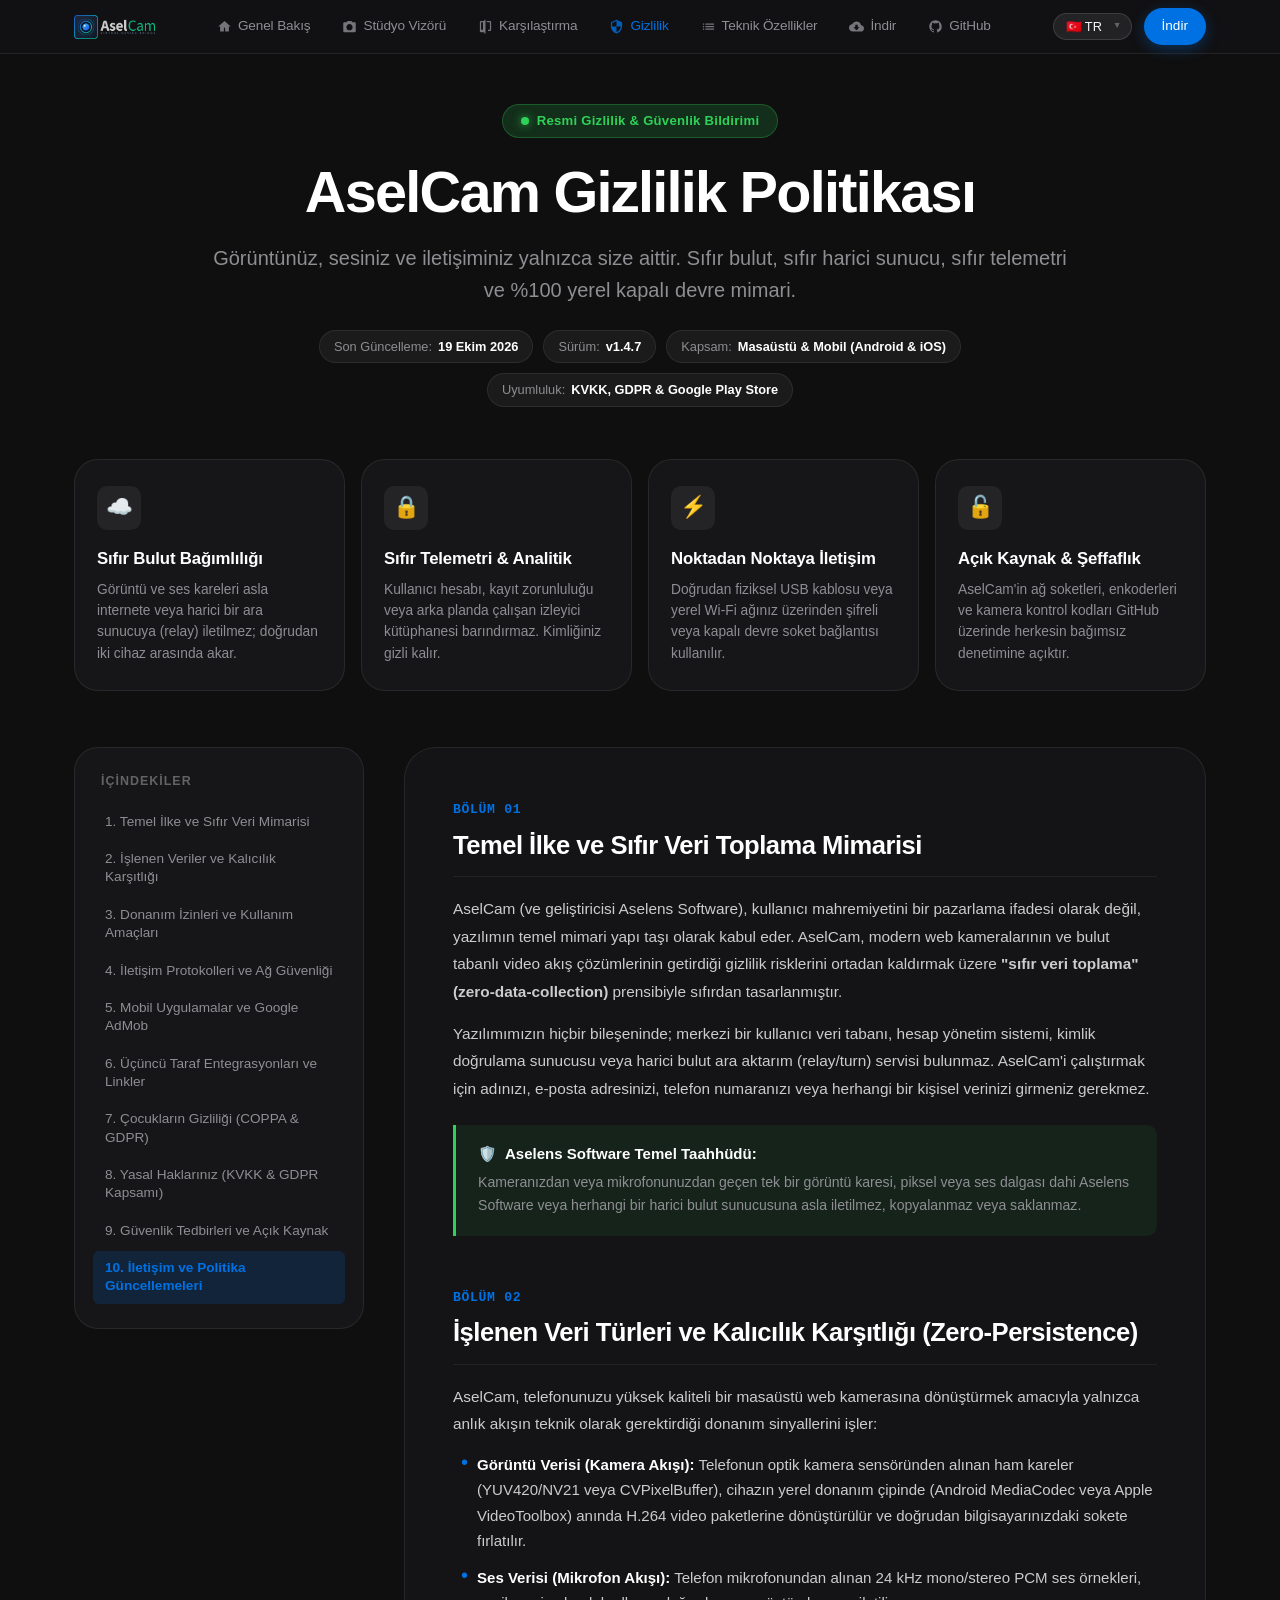
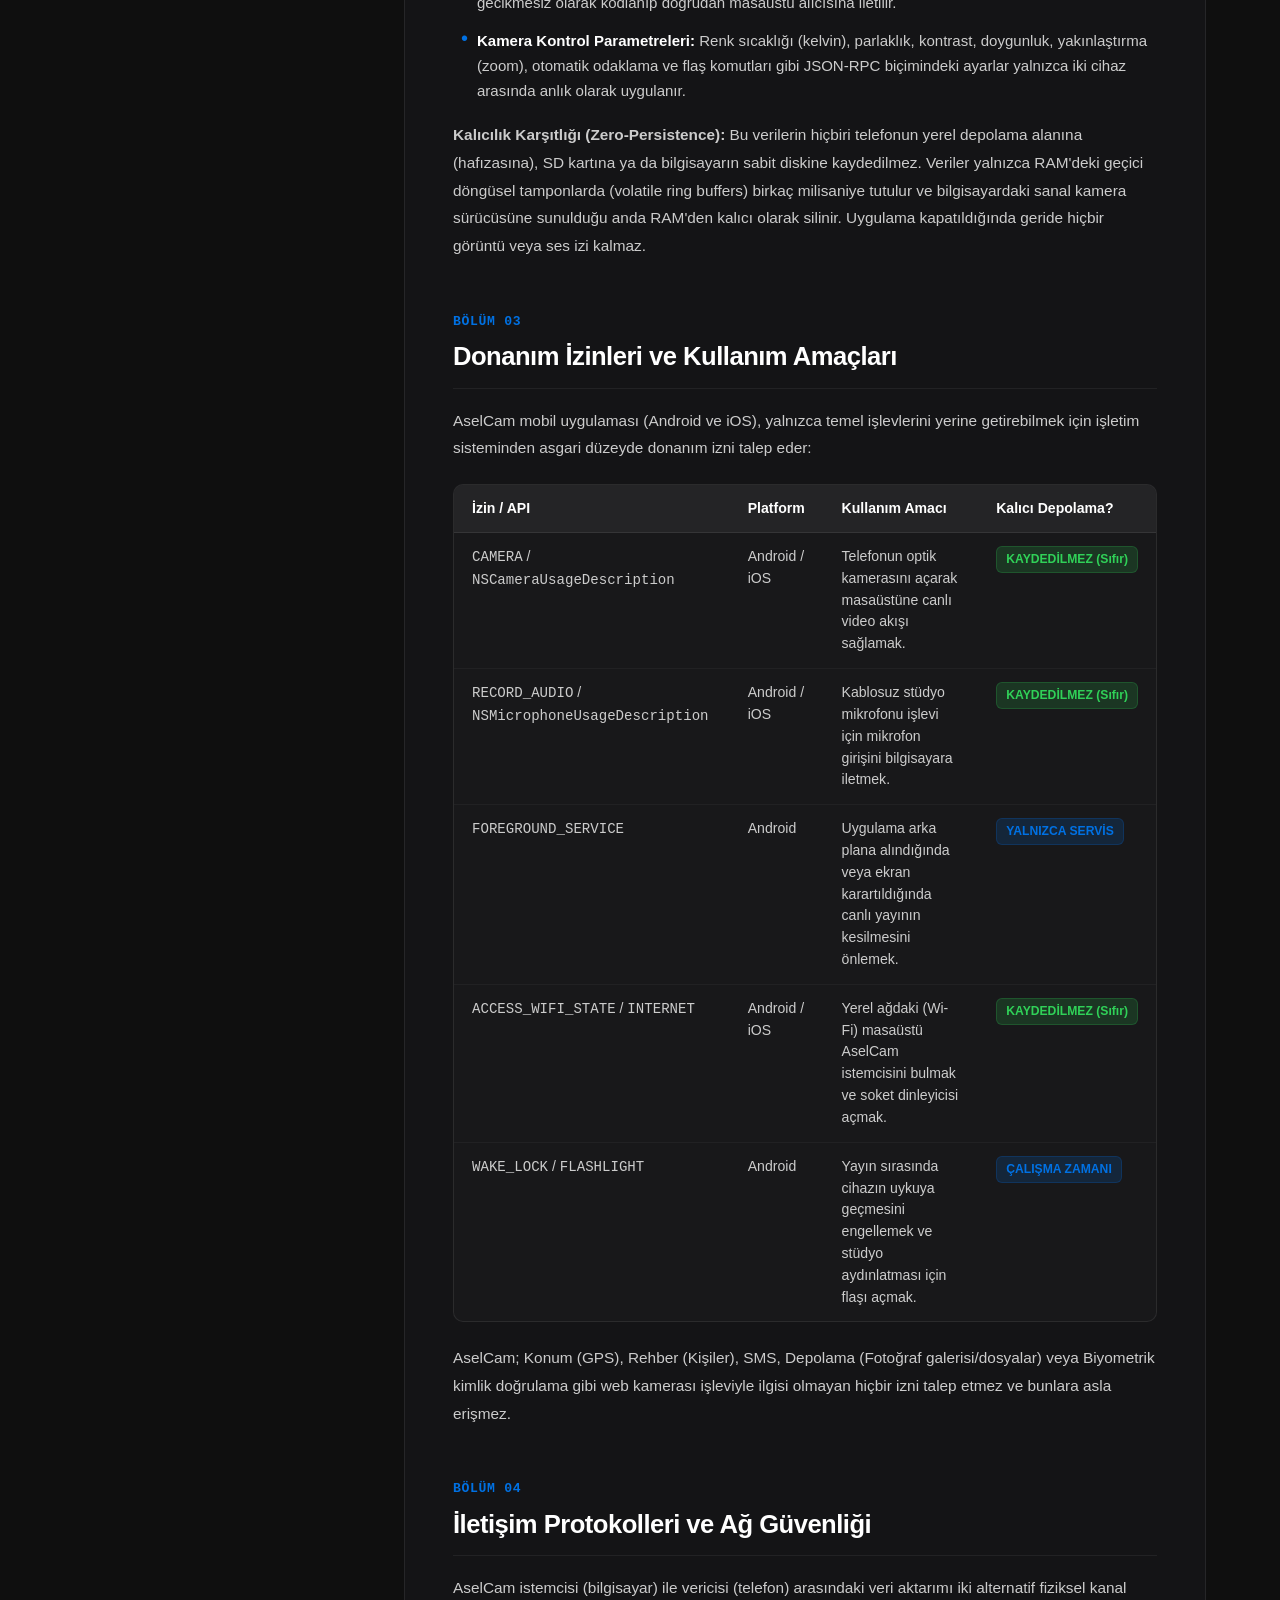
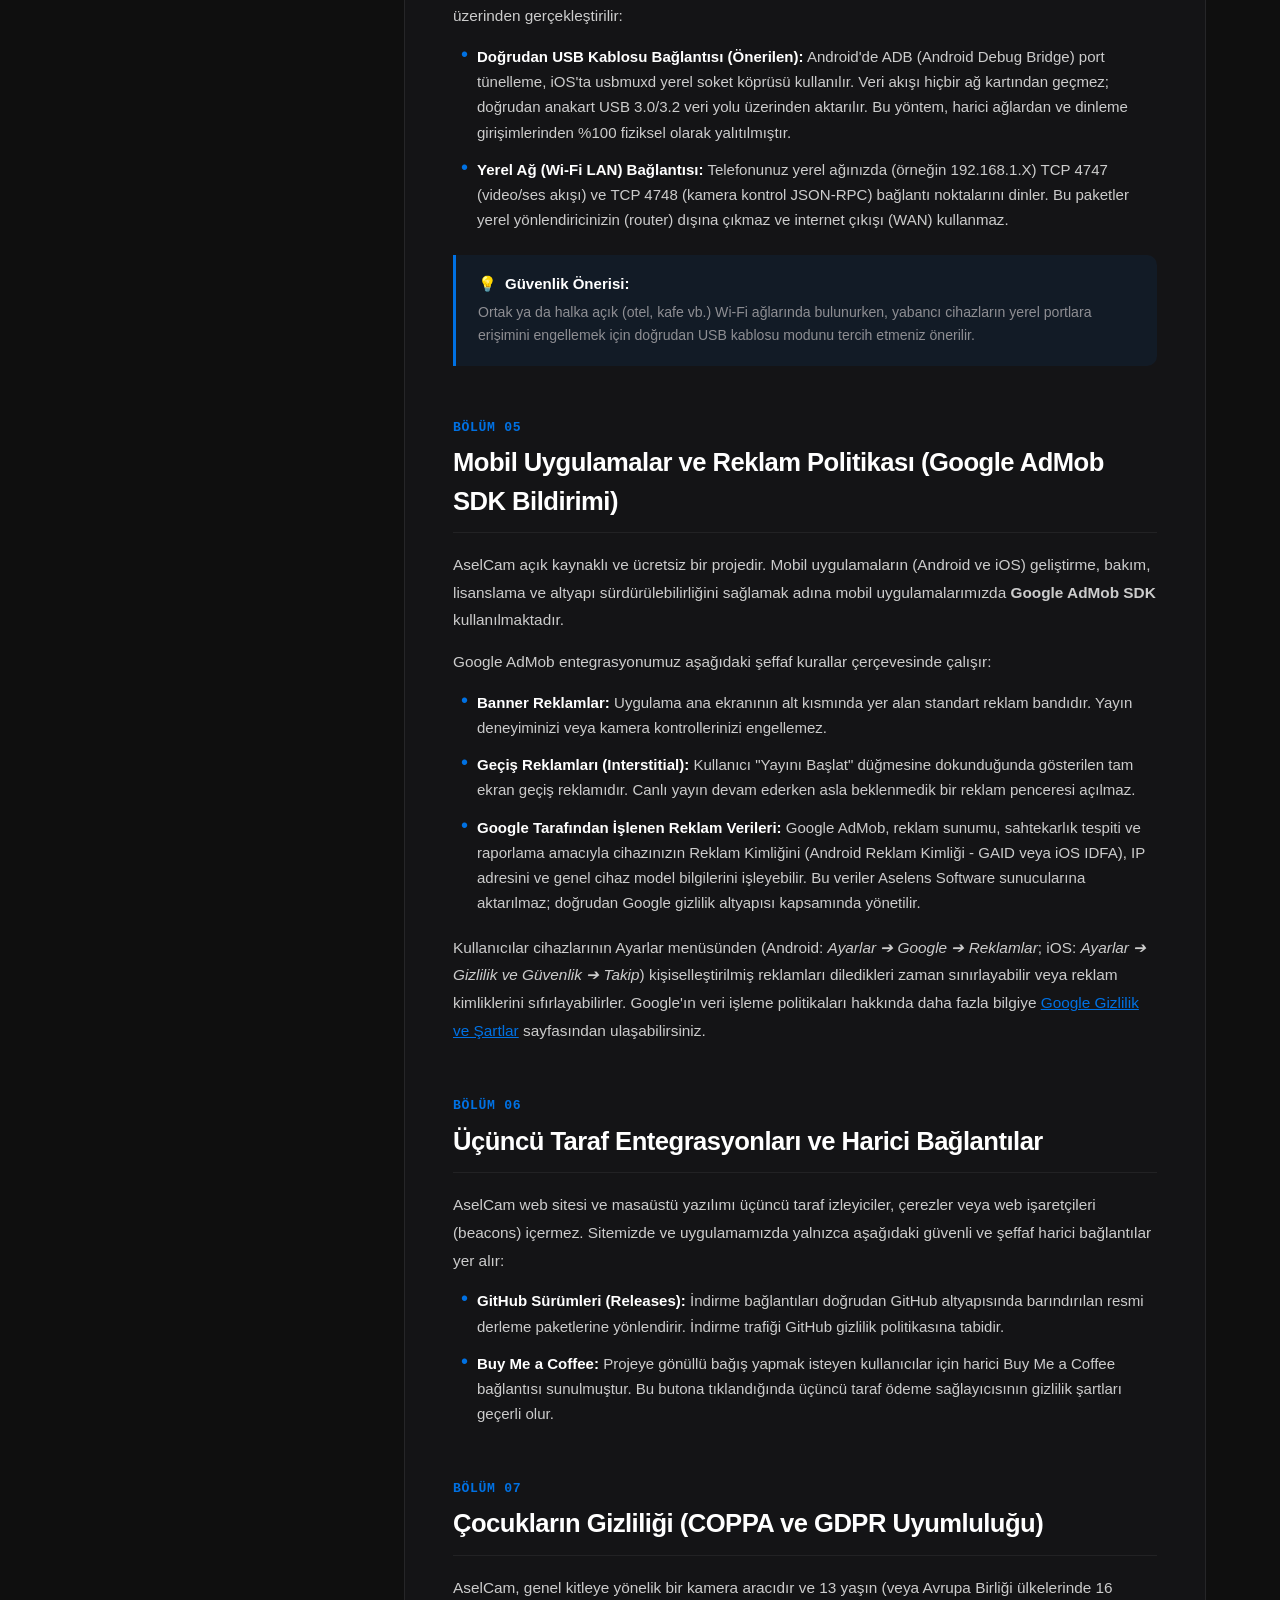
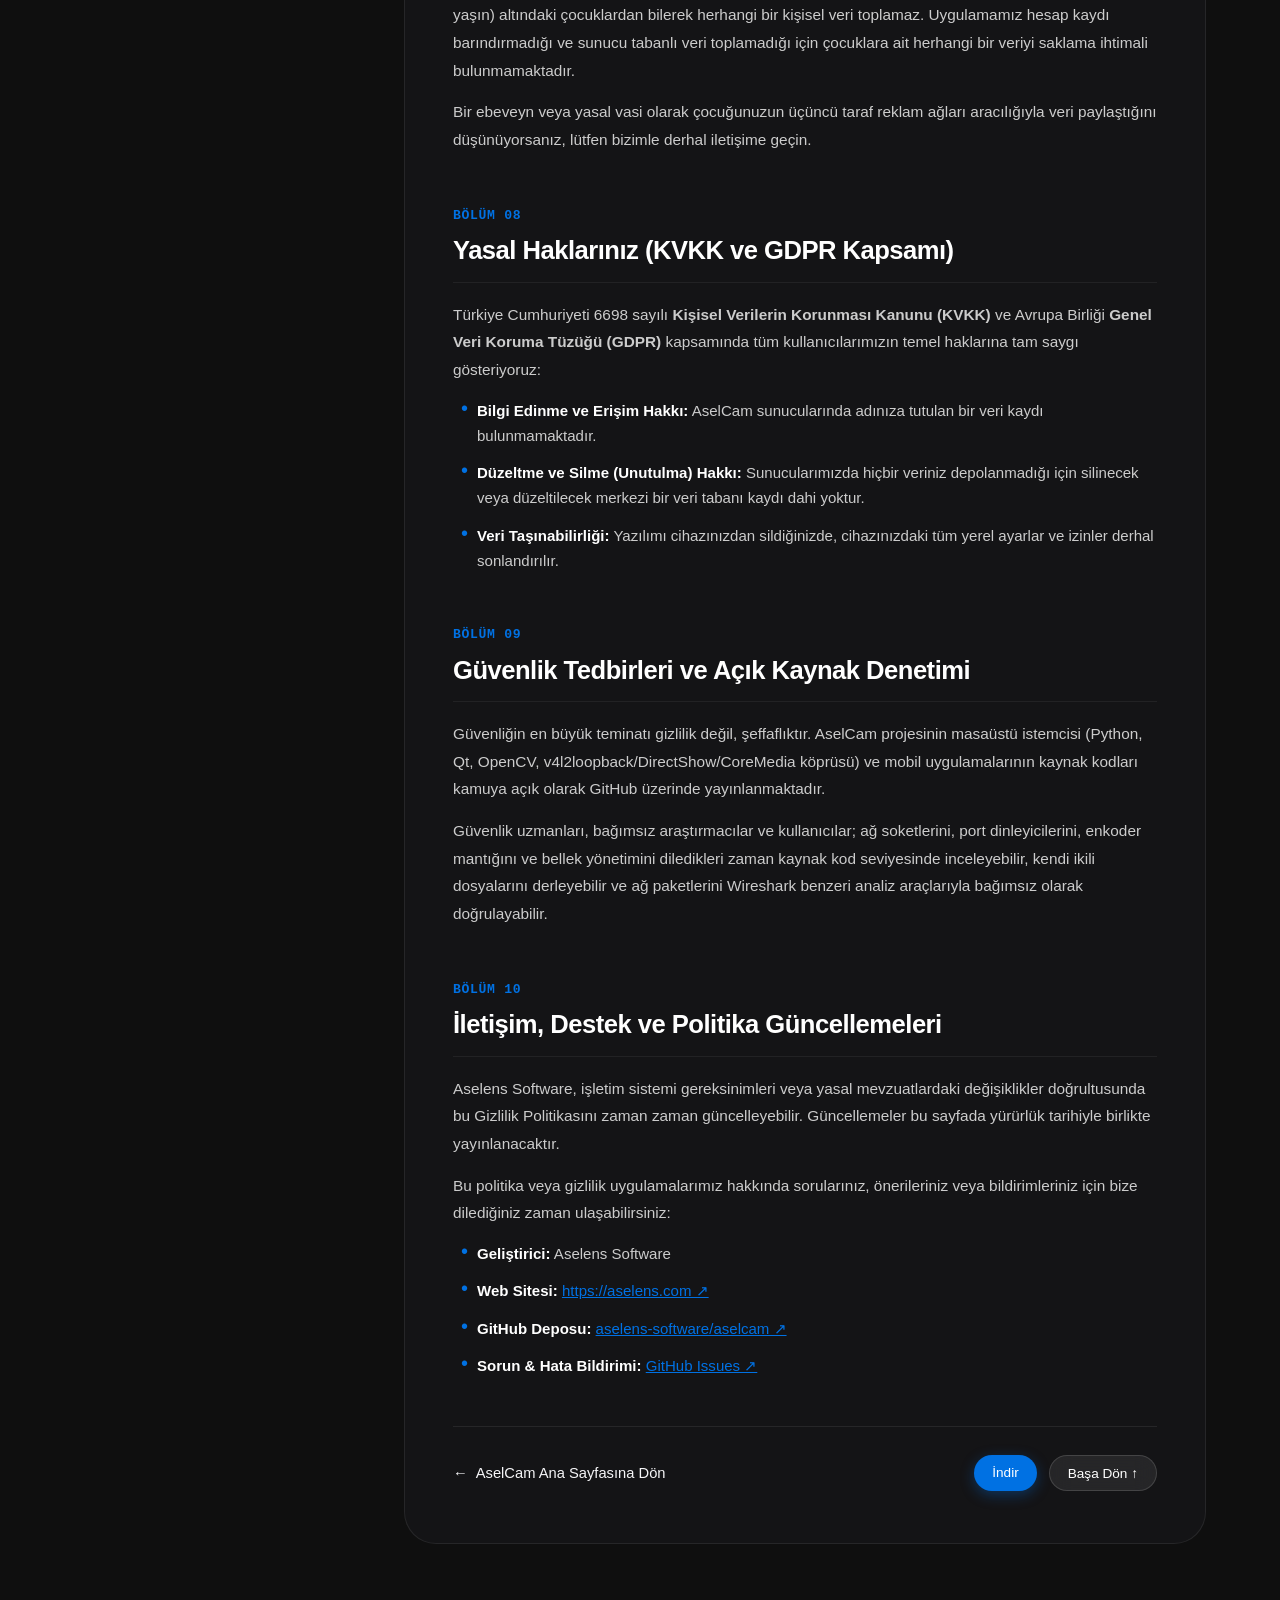
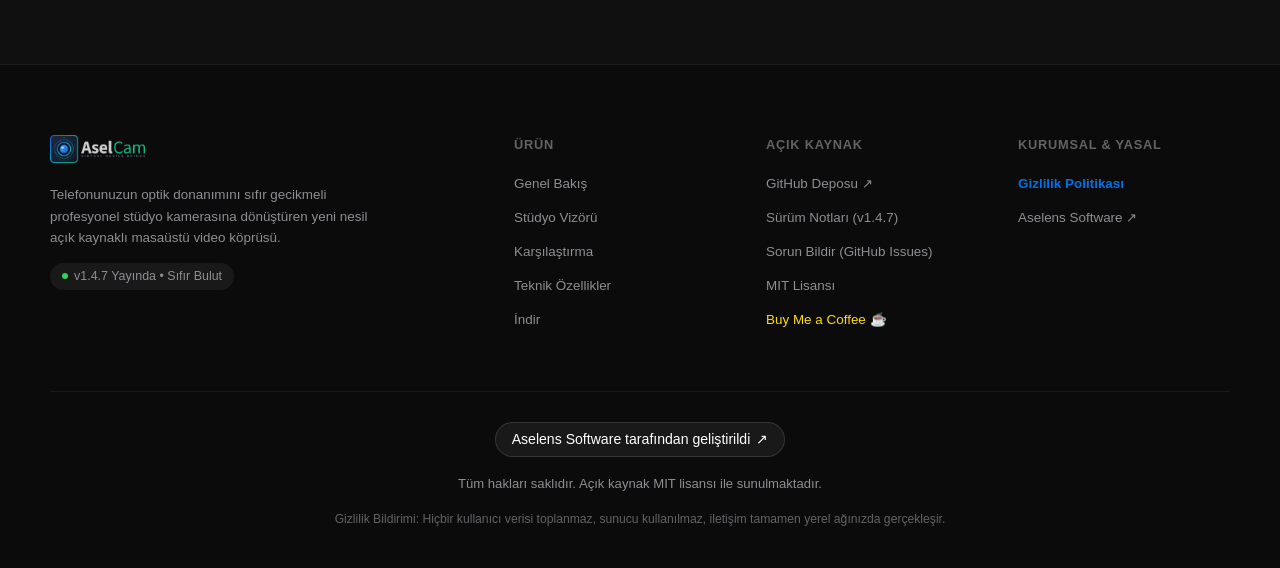
==== site/privacy/index.html @ 2668413e "fix(site): enable clean /privacy routing, add dedicated privacy.css and self-contained critical styl" ====
<!DOCTYPE html>
<html lang="tr" dir="ltr">
<head>
  <meta charset="UTF-8">
  <meta name="viewport" content="width=device-width, initial-scale=1.0, viewport-fit=cover">
  <title data-i18n="privacy_page_meta_title">Gizlilik Politikası • AselCam</title>
  <meta name="description" content="AselCam Gizlilik Politikası: Sıfır bulut, sıfır sunucu, %100 yerel kapalı devre video ve ses aktarımı. Verileriniz, görüntünüz ve iletişiminiz yalnızca size aittir.">
  <link rel="icon" type="image/png" href="/assets/aselcam_icon_512.png">
  <link rel="apple-touch-icon" href="/assets/aselcam_icon_512.png">

  <!-- External Stylesheets with Cache Busting -->
  <link rel="stylesheet" href="/css/style.css?v=1.4.7.2">
  <link rel="stylesheet" href="/css/privacy.css?v=1.4.7.2">
  <!-- Fallback Relative Paths for Local Development -->
  <link rel="stylesheet" href="../css/style.css?v=1.4.7.2">
  <link rel="stylesheet" href="../css/privacy.css?v=1.4.7.2">

  <!-- Guaranteed Inline Critical Styles (Immune to CDN/Cloudflare Caching Issues) -->
  <style>
    :root {
      --bg-base: #0F0F0F;
      --bg-canvas: #161616;
      --bg-card: #1D1D20;
      --text-primary: #F5F5F7;
      --text-secondary: #8E8E93;
      --text-tertiary: #636366;
      --apple-blue: #0071E3;
      --apple-blue-tint: rgba(0, 113, 227, 0.16);
      --apple-emerald: #30D158;
      --apple-emerald-tint: rgba(48, 209, 88, 0.16);
      --glass-nav: rgba(18, 18, 20, 0.85);
      --max-width: 1180px;
      --header-height: 54px;
      --radius-xs: 6px;
      --radius-sm: 10px;
      --radius-lg: 24px;
      --radius-xl: 32px;
      --radius-full: 9999px;
    }

    *, *::before, *::after {
      box-sizing: border-box;
      margin: 0;
      padding: 0;
    }

    html {
      font-family: -apple-system, BlinkMacSystemFont, "SF Pro Display", "SF Pro Text", "Helvetica Neue", Arial, sans-serif;
      background-color: var(--bg-base);
      color: var(--text-primary);
      scroll-behavior: smooth;
      -webkit-font-smoothing: antialiased;
    }

    body {
      min-height: 100vh;
      background-color: var(--bg-base);
      color: var(--text-primary);
      overflow-x: hidden;
      line-height: 1.5;
    }

    /* Navigation Header */
    .nav-header {
      position: fixed;
      top: 0;
      left: 0;
      right: 0;
      height: var(--header-height);
      background: var(--glass-nav);
      -webkit-backdrop-filter: blur(24px);
      backdrop-filter: blur(24px);
      border-bottom: 1px solid rgba(255, 255, 255, 0.08);
      z-index: 1000;
    }

    .nav-container {
      max-width: var(--max-width);
      height: 100%;
      margin: 0 auto;
      padding: 0 24px;
      display: flex;
      align-items: center;
      justify-content: space-between;
    }

    .nav-brand {
      display: flex;
      align-items: center;
      text-decoration: none;
      color: #FFFFFF;
      font-weight: 700;
      font-size: 1.15rem;
    }

    .nav-logo {
      height: 24px;
      width: auto;
      display: block;
    }

    .nav-desktop-links {
      display: flex;
      align-items: center;
    }

    .nav-links {
      display: flex;
      align-items: center;
      gap: 8px;
      list-style: none;
    }

    .nav-link {
      display: inline-flex;
      align-items: center;
      gap: 6px;
      padding: 6px 12px;
      border-radius: var(--radius-xs);
      color: var(--text-secondary);
      text-decoration: none;
      font-size: 0.85rem;
      font-weight: 400;
      transition: color 0.2s ease;
    }

    .nav-link:hover, .nav-link.active {
      color: #FFFFFF;
    }

    .nav-link.active {
      color: var(--apple-blue) !important;
      font-weight: 500;
    }

    .nav-link svg {
      width: 15px;
      height: 15px;
      fill: currentColor;
    }

    .nav-actions {
      display: flex;
      align-items: center;
      gap: 12px;
    }

    .lang-selector-wrapper {
      position: relative;
    }

    .lang-select {
      appearance: none;
      background: rgba(255, 255, 255, 0.08);
      border: 1px solid rgba(255, 255, 255, 0.12);
      border-radius: var(--radius-full);
      padding: 5px 26px 5px 12px;
      color: var(--text-primary);
      font-size: 0.8rem;
      cursor: pointer;
      outline: none;
    }

    .lang-chevron {
      position: absolute;
      right: 10px;
      top: 50%;
      transform: translateY(-50%);
      font-size: 0.55rem;
      color: var(--text-tertiary);
      pointer-events: none;
    }

    .btn {
      display: inline-flex;
      align-items: center;
      justify-content: center;
      padding: 8px 18px;
      border-radius: var(--radius-full);
      font-size: 0.85rem;
      font-weight: 500;
      text-decoration: none;
      cursor: pointer;
      border: none;
      transition: all 0.2s ease;
    }

    .btn-primary {
      background: var(--apple-blue);
      color: #FFFFFF;
    }

    .btn-primary:hover {
      background: #0077ED;
    }

    .btn-secondary {
      background: rgba(255, 255, 255, 0.08);
      color: #FFFFFF;
      border: 1px solid rgba(255, 255, 255, 0.14);
    }

    .btn-secondary:hover {
      background: rgba(255, 255, 255, 0.16);
    }

    .btn-mobile-menu {
      display: none;
      background: transparent;
      border: none;
      cursor: pointer;
      width: 32px;
      height: 32px;
      flex-direction: column;
      justify-content: center;
      gap: 6px;
    }

    .hamburger-bar {
      height: 2px;
      width: 20px;
      background: #FFFFFF;
      border-radius: 2px;
      transition: all 0.25s ease;
    }

    /* Privacy Page Main Wrapper */
    .privacy-page-wrapper {
      padding-top: calc(var(--header-height) + 50px);
      padding-bottom: 120px;
      max-width: var(--max-width);
      margin: 0 auto;
      padding-left: 24px;
      padding-right: 24px;
    }

    .privacy-page-header {
      text-align: center;
      max-width: 860px;
      margin: 0 auto 52px auto;
    }

    .privacy-page-badge {
      display: inline-flex;
      align-items: center;
      gap: 8px;
      padding: 6px 18px;
      background: var(--apple-emerald-tint);
      color: var(--apple-emerald);
      border: 1px solid rgba(48, 209, 88, 0.28);
      border-radius: var(--radius-full);
      font-size: 0.82rem;
      font-weight: 600;
      letter-spacing: 0.02em;
      margin-bottom: 22px;
    }

    .privacy-pulse-dot {
      width: 8px;
      height: 8px;
      border-radius: 50%;
      background: var(--apple-emerald);
      box-shadow: 0 0 10px rgba(48, 209, 88, 0.8);
      animation: pulseGreen 2s infinite ease-in-out;
    }

    @keyframes pulseGreen {
      0%, 100% { transform: scale(1); opacity: 1; }
      50% { transform: scale(1.3); opacity: 0.6; }
    }

    .privacy-page-title {
      font-size: clamp(2.4rem, 4.5vw, 3.8rem);
      font-weight: 800;
      letter-spacing: -0.03em;
      line-height: 1.12;
      color: #FFFFFF;
      margin-bottom: 18px;
    }

    .privacy-page-subtitle {
      font-size: clamp(1.05rem, 1.8vw, 1.25rem);
      color: var(--text-secondary);
      line-height: 1.6;
      margin-bottom: 24px;
    }

    .privacy-meta-chips {
      display: flex;
      flex-wrap: wrap;
      justify-content: center;
      gap: 10px;
      margin-top: 14px;
    }

    .privacy-chip {
      display: inline-flex;
      align-items: center;
      gap: 6px;
      padding: 6px 14px;
      background: rgba(255, 255, 255, 0.05);
      border: 1px solid rgba(255, 255, 255, 0.08);
      border-radius: var(--radius-full);
      font-size: 0.8rem;
      color: var(--text-secondary);
    }

    .privacy-chip strong {
      color: #FFFFFF;
      font-weight: 600;
    }

    /* 4-Pillar Summary Cards */
    .privacy-pillars-grid {
      display: grid;
      grid-template-columns: repeat(4, 1fr);
      gap: 16px;
      margin-bottom: 56px;
    }

    .privacy-pillar-card {
      background: #161618;
      border: 1px solid rgba(255, 255, 255, 0.08);
      border-radius: var(--radius-lg);
      padding: 26px 22px;
      transition: transform 0.25s ease, border-color 0.25s ease;
    }

    .privacy-pillar-card:hover {
      transform: translateY(-2px);
      border-color: rgba(255, 255, 255, 0.2);
    }

    .pillar-icon-box {
      width: 44px;
      height: 44px;
      border-radius: var(--radius-sm);
      background: rgba(255, 255, 255, 0.06);
      display: flex;
      align-items: center;
      justify-content: center;
      font-size: 1.35rem;
      margin-bottom: 16px;
    }

    .pillar-title {
      font-size: 1.05rem;
      font-weight: 700;
      color: #FFFFFF;
      margin-bottom: 8px;
      letter-spacing: -0.01em;
    }

    .pillar-desc {
      font-size: 0.86rem;
      color: var(--text-secondary);
      line-height: 1.55;
    }

    /* Document Layout: Sidebar TOC + Main Content */
    .privacy-doc-layout {
      display: grid;
      grid-template-columns: 290px 1fr;
      gap: 40px;
      align-items: start;
    }

    .privacy-toc-sidebar {
      position: sticky;
      top: calc(var(--header-height) + 24px);
      background: #161618;
      border: 1px solid rgba(255, 255, 255, 0.08);
      border-radius: var(--radius-lg);
      padding: 24px 18px;
      max-height: calc(100vh - var(--header-height) - 48px);
      overflow-y: auto;
    }

    .toc-title {
      font-size: 0.78rem;
      font-weight: 700;
      text-transform: uppercase;
      letter-spacing: 0.08em;
      color: var(--text-tertiary);
      margin-bottom: 14px;
      padding-left: 8px;
    }

    .toc-links {
      list-style: none;
      display: flex;
      flex-direction: column;
      gap: 3px;
      padding: 0;
      margin: 0;
    }

    .toc-link {
      display: block;
      padding: 8px 12px;
      border-radius: var(--radius-xs);
      color: var(--text-secondary);
      text-decoration: none;
      font-size: 0.85rem;
      font-weight: 500;
      transition: all 0.2s ease;
      line-height: 1.35;
    }

    .toc-link:hover {
      color: #FFFFFF !important;
      background: rgba(255, 255, 255, 0.06);
    }

    .toc-link.active {
      color: var(--apple-blue) !important;
      background: var(--apple-blue-tint);
      font-weight: 600;
    }

    /* Privacy Body Sections */
    .privacy-doc-content {
      background: #141416;
      border: 1px solid rgba(255, 255, 255, 0.08);
      border-radius: var(--radius-xl);
      padding: 52px 48px;
    }

    .privacy-section-block {
      margin-bottom: 52px;
      scroll-margin-top: calc(var(--header-height) + 30px);
    }

    .privacy-section-block:last-child {
      margin-bottom: 0;
    }

    .privacy-section-num {
      font-family: ui-monospace, SFMono-Regular, "SF Mono", Menlo, Consolas, monospace;
      font-size: 0.82rem;
      color: var(--apple-blue);
      font-weight: 600;
      margin-bottom: 6px;
      text-transform: uppercase;
      letter-spacing: 0.05em;
    }

    .privacy-section-heading {
      font-size: 1.6rem;
      font-weight: 700;
      color: #FFFFFF;
      letter-spacing: -0.02em;
      margin-bottom: 18px;
      padding-bottom: 12px;
      border-bottom: 1px solid rgba(255, 255, 255, 0.06);
    }

    .privacy-text {
      font-size: 0.96rem;
      color: #CCCCCC;
      line-height: 1.8;
      margin-bottom: 14px;
    }

    .privacy-list {
      list-style: none;
      margin: 14px 0 18px 0;
      padding: 0;
      display: flex;
      flex-direction: column;
      gap: 12px;
    }

    .privacy-list-item {
      position: relative;
      padding-left: 24px;
      font-size: 0.94rem;
      color: #CCCCCC;
      line-height: 1.68;
    }

    .privacy-list-item::before {
      content: "•";
      position: absolute;
      left: 8px;
      color: var(--apple-blue);
      font-size: 1.25rem;
      line-height: 1;
    }

    .privacy-list-item strong {
      color: #FFFFFF;
    }

    /* Highlight / Alert Callouts */
    .privacy-callout {
      background: rgba(0, 113, 227, 0.08);
      border-left: 3px solid var(--apple-blue);
      border-radius: 0 var(--radius-sm) var(--radius-sm) 0;
      padding: 18px 22px;
      margin: 22px 0;
    }

    .privacy-callout.emerald {
      background: rgba(48, 209, 88, 0.08);
      border-left-color: var(--apple-emerald);
    }

    .privacy-callout-title {
      font-size: 0.94rem;
      font-weight: 700;
      color: #FFFFFF;
      margin-bottom: 6px;
      display: flex;
      align-items: center;
      gap: 8px;
    }

    .privacy-callout-text {
      font-size: 0.88rem;
      color: var(--text-secondary);
      line-height: 1.65;
    }

    /* Privacy Table (Permissions & Storage) */
    .privacy-table-wrapper {
      overflow-x: auto;
      margin: 22px 0;
      border: 1px solid rgba(255, 255, 255, 0.08);
      border-radius: var(--radius-sm);
      background: rgba(255, 255, 255, 0.02);
    }

    .privacy-table {
      width: 100%;
      border-collapse: collapse;
      font-size: 0.88rem;
      text-align: left;
    }

    .privacy-table th {
      background: rgba(255, 255, 255, 0.05);
      color: #FFFFFF;
      font-weight: 600;
      padding: 13px 18px;
      border-bottom: 1px solid rgba(255, 255, 255, 0.08);
      white-space: nowrap;
    }

    .privacy-table td {
      padding: 13px 18px;
      border-bottom: 1px solid rgba(255, 255, 255, 0.04);
      color: #CCCCCC;
      vertical-align: top;
      line-height: 1.55;
    }

    .privacy-table tr:last-child td {
      border-bottom: none;
    }

    .tag-badge {
      display: inline-block;
      padding: 3px 9px;
      border-radius: var(--radius-xs);
      font-size: 0.76rem;
      font-weight: 600;
      white-space: nowrap;
    }

    .tag-emerald {
      background: var(--apple-emerald-tint);
      color: var(--apple-emerald);
      border: 1px solid rgba(48, 209, 88, 0.2);
    }

    .tag-blue {
      background: var(--apple-blue-tint);
      color: var(--apple-blue);
      border: 1px solid rgba(0, 113, 227, 0.2);
    }

    /* Bottom Back / Action Row */
    .privacy-bottom-actions {
      display: flex;
      align-items: center;
      justify-content: space-between;
      margin-top: 48px;
      padding-top: 28px;
      border-top: 1px solid rgba(255, 255, 255, 0.08);
    }

    .btn-back-home {
      display: inline-flex;
      align-items: center;
      gap: 8px;
      color: var(--text-primary);
      text-decoration: none;
      font-size: 0.92rem;
      font-weight: 500;
      transition: color 0.2s ease;
    }

    .btn-back-home:hover {
      color: var(--apple-blue);
    }

    /* Footer */
    .site-footer {
      background: #0B0B0C;
      border-top: 1px solid rgba(255, 255, 255, 0.08);
      padding: 70px 24px 40px;
    }

    .footer-container {
      max-width: var(--max-width);
      margin: 0 auto;
    }

    .footer-columns-grid {
      display: grid;
      grid-template-columns: 2fr 1fr 1fr 1fr;
      gap: 40px;
      margin-bottom: 60px;
    }

    .footer-brand-desc {
      font-size: 0.84rem;
      color: var(--text-secondary);
      line-height: 1.6;
      margin-top: 14px;
      max-width: 320px;
    }

    .footer-column-title {
      font-size: 0.8rem;
      font-weight: 600;
      text-transform: uppercase;
      letter-spacing: 0.06em;
      color: var(--text-tertiary);
      margin-bottom: 16px;
    }

    .footer-links-list {
      list-style: none;
      display: flex;
      flex-direction: column;
      gap: 10px;
      padding: 0;
    }

    .footer-link-item a {
      color: var(--text-secondary);
      text-decoration: none;
      font-size: 0.84rem;
      transition: color 0.2s ease;
    }

    .footer-link-item a:hover {
      color: #FFFFFF;
    }

    .footer-bottom-row {
      display: flex;
      flex-direction: column;
      align-items: center;
      text-align: center;
      gap: 16px;
      padding-top: 30px;
      border-top: 1px solid rgba(255, 255, 255, 0.06);
    }

    .footer-developed-link {
      color: #FFFFFF;
      text-decoration: none;
      font-size: 0.88rem;
      font-weight: 500;
      display: inline-flex;
      align-items: center;
      gap: 6px;
      padding: 6px 16px;
      border-radius: var(--radius-full);
      background: rgba(255, 255, 255, 0.06);
      border: 1px solid rgba(255, 255, 255, 0.12);
    }

    .footer-meta {
      font-size: 0.82rem;
      color: var(--text-secondary);
    }

    .footer-privacy-note {
      font-size: 0.76rem;
      color: var(--text-tertiary);
      max-width: 760px;
      line-height: 1.5;
    }

    /* Mobile Drawer */
    .mobile-nav-drawer {
      position: fixed;
      inset: 0;
      top: var(--header-height);
      background: rgba(15, 15, 15, 0.96);
      -webkit-backdrop-filter: blur(28px);
      backdrop-filter: blur(28px);
      z-index: 999;
      display: none;
      padding: 30px 24px;
    }

    .mobile-nav-drawer.open {
      display: block;
    }

    .mobile-nav-links {
      list-style: none;
      display: flex;
      flex-direction: column;
      gap: 16px;
    }

    .mobile-nav-link {
      display: flex;
      align-items: center;
      gap: 12px;
      color: #FFFFFF;
      text-decoration: none;
      font-size: 1.15rem;
      font-weight: 500;
      padding: 10px 0;
      border-bottom: 1px solid rgba(255, 255, 255, 0.06);
    }

    .mobile-nav-link svg {
      width: 20px;
      height: 20px;
      fill: currentColor;
    }

    /* Responsive */
    @media (max-width: 980px) {
      .nav-desktop-links, .nav-desktop-btn {
        display: none;
      }
      .btn-mobile-menu {
        display: flex;
      }
      .privacy-pillars-grid {
        grid-template-columns: repeat(2, 1fr);
      }
      .privacy-doc-layout {
        grid-template-columns: 1fr;
        gap: 30px;
      }
      .privacy-toc-sidebar {
        position: static;
        max-height: none;
      }
      .privacy-doc-content {
        padding: 34px 24px;
      }
      .footer-columns-grid {
        grid-template-columns: 1fr;
        gap: 28px;
      }
    }

    @media (max-width: 640px) {
      .privacy-pillars-grid {
        grid-template-columns: 1fr;
      }
      .privacy-page-wrapper {
        padding-top: calc(var(--header-height) + 28px);
        padding-left: 16px;
        padding-right: 16px;
        padding-bottom: 70px;
      }
      .privacy-page-header {
        margin-bottom: 32px;
      }
      .privacy-page-title {
        font-size: 2.1rem;
      }
      .privacy-doc-content {
        padding: 24px 18px;
      }
      .privacy-bottom-actions {
        flex-direction: column;
        gap: 16px;
        align-items: stretch;
        text-align: center;
      }
      .privacy-bottom-actions .btn {
        width: 100%;
        justify-content: center;
      }
    }
  </style>
</head>
<body>

  <!-- =========================================================================
       1. NAVIGATION BAR (APPLE LIQUID GLASS WITH MOBILE HAMBURGER & DRAWER)
       ========================================================================= -->
  <header class="nav-header">
    <div class="nav-container">
      <a href="/" class="nav-brand" aria-label="AselCam Ana Sayfa">
        <img src="/assets/aselcam_logo_horz.png" onerror="this.onerror=null; this.src='../assets/aselcam_logo_horz.png';" alt="AselCam" class="nav-logo">
      </a>

      <!-- Desktop Navigation Links -->
      <nav class="nav-desktop-links" aria-label="Main Navigation">
        <ul class="nav-links">
          <li>
            <a href="/" class="nav-link">
              <svg viewBox="0 0 24 24" aria-hidden="true"><path d="M12 3L2 12h3v8h6v-6h2v6h6v-8h3L12 3z"/></svg>
              <span data-i18n="nav_overview">Genel Bakış</span>
            </a>
          </li>
          <li>
            <a href="/#studio" class="nav-link">
              <svg viewBox="0 0 24 24" aria-hidden="true"><path d="M9 3L7.17 5H4c-1.1 0-2 .9-2 2v12c0 1.1.9 2 2 2h16c1.1 0 2-.9 2-2V7c0-1.1-.9-2-2-2h-3.17L15 3H9zm3 15c-2.76 0-5-2.24-5-5s2.24-5 5-5 5 2.24 5 5-2.24 5-5 5z"/></svg>
              <span data-i18n="nav_studio">Stüdyo Vizörü</span>
            </a>
          </li>
          <li>
            <a href="/#compare" class="nav-link">
              <svg viewBox="0 0 24 24" aria-hidden="true"><path d="M10 3H5c-1.1 0-2 .9-2 2v14c0 1.1.9 2 2 2h5v2h2V1h-2v2zm-2 14H5V5h3v12zm11-14h-5v2h5v12h-3v2h3c1.1 0 2-.9 2-2V5c0-1.1-.9-2-2-2z"/></svg>
              <span data-i18n="nav_compare">Karşılaştırma</span>
            </a>
          </li>
          <li>
            <a href="/privacy" class="nav-link active">
              <svg viewBox="0 0 24 24" aria-hidden="true"><path d="M12 1L3 5v6c0 5.55 3.84 10.74 9 12 5.16-1.26 9-6.45 9-12V5l-9-4zm0 10.99h7c-.53 4.12-3.28 7.79-7 8.94V12H5V6.3l7-3.11v8.8z"/></svg>
              <span data-i18n="nav_privacy">Gizlilik</span>
            </a>
          </li>
          <li>
            <a href="/#specs" class="nav-link">
              <svg viewBox="0 0 24 24" aria-hidden="true"><path d="M3 13h2v-2H3v2zm0 4h2v-2H3v2zm0-8h2V7H3v2zm4 4h14v-2H7v2zm0 4h14v-2H7v2zM7 7v2h14V7H7z"/></svg>
              <span data-i18n="nav_specs">Teknik Özellikler</span>
            </a>
          </li>
          <li>
            <a href="/#downloads" class="nav-link">
              <svg viewBox="0 0 24 24" aria-hidden="true"><path d="M19.35 10.04C18.67 6.59 15.64 4 12 4 9.11 4 6.6 5.64 5.35 8.04 2.34 8.36 0 10.91 0 14c0 3.31 2.69 6 6 6h13c2.76 0 5-2.24 5-5 0-2.64-2.05-4.78-4.65-4.96zM17 13l-5 5-5-5h3V9h4v4h3z"/></svg>
              <span data-i18n="nav_downloads">İndir</span>
            </a>
          </li>
          <li>
            <a href="https://github.com/aselens-software/aselcam" target="_blank" rel="noopener noreferrer" class="nav-link">
              <svg viewBox="0 0 24 24" aria-hidden="true"><path d="M12 2C6.477 2 2 6.484 2 12.017c0 4.425 2.865 8.18 6.839 9.504.5.092.682-.217.682-.483 0-.237-.008-.868-.013-1.703-2.782.605-3.369-1.343-3.369-1.343-.454-1.158-1.11-1.466-1.11-1.466-.908-.62.069-.608.069-.608 1.003.07 1.53 1.032 1.53 1.032.892 1.53 2.341 1.088 2.91.832.092-.647.35-1.088.636-1.338-2.22-.253-4.555-1.113-4.555-4.951 0-1.093.39-1.988 1.029-2.688-.103-.253-.446-1.272.098-2.65 0 0 .84-.27 2.75 1.026A9.564 9.564 0 0112 6.844c.85.004 1.705.115 2.504.337 1.909-1.296 2.747-1.027 2.747-1.027.546 1.379.202 2.398.1 2.651.64.7 1.028 1.595 1.028 2.688 0 3.848-2.339 4.695-4.566 4.943.359.309.678.92.678 1.855 0 1.338-.012 2.419-.012 2.747 0 .268.18.58.688.482A10.019 10.019 0 0022 12.017C22 6.484 17.522 2 12 2z"/></svg>
              <span data-i18n="nav_github">GitHub</span>
            </a>
          </li>
        </ul>
      </nav>

      <!-- Nav Actions (Lang Selector + Download Button + Mobile Menu) -->
      <div class="nav-actions">
        <!-- 8-Language Selector -->
        <div class="lang-selector-wrapper">
          <select id="lang-select" class="lang-select" aria-label="Select Language">
            <option value="tr">🇹🇷 TR</option>
            <option value="en">🇬🇧 EN</option>
            <option value="de">🇩🇪 DE</option>
            <option value="fr">🇫🇷 FR</option>
            <option value="es">🇪🇸 ES</option>
            <option value="ru">🇷🇺 RU</option>
            <option value="ja">🇯🇵 JA</option>
            <option value="ar">🇸🇦 AR</option>
          </select>
          <span class="lang-chevron" aria-hidden="true">▼</span>
        </div>

        <!-- Desktop Download CTA -->
        <a href="/#downloads" class="btn btn-primary nav-desktop-btn" data-i18n="nav_downloads">İndir</a>

        <!-- Mobile Hamburger Menu Button -->
        <button id="btn-mobile-menu" class="btn-mobile-menu" aria-label="Menü" aria-expanded="false" aria-controls="mobile-nav-drawer">
          <span class="hamburger-bar top" aria-hidden="true"></span>
          <span class="hamburger-bar bottom" aria-hidden="true"></span>
        </button>
      </div>
    </div>

    <!-- Mobile Navigation Drawer -->
    <div id="mobile-nav-drawer" class="mobile-nav-drawer" aria-hidden="true">
      <div class="mobile-nav-content">
        <ul class="mobile-nav-links">
          <li>
            <a href="/" class="mobile-nav-link">
              <svg viewBox="0 0 24 24" aria-hidden="true"><path d="M12 3L2 12h3v8h6v-6h2v6h6v-8h3L12 3z"/></svg>
              <span data-i18n="nav_overview">Genel Bakış</span>
            </a>
          </li>
          <li>
            <a href="/#studio" class="mobile-nav-link">
              <svg viewBox="0 0 24 24" aria-hidden="true"><path d="M9 3L7.17 5H4c-1.1 0-2 .9-2 2v12c0 1.1.9 2 2 2h16c1.1 0 2-.9 2-2V7c0-1.1-.9-2-2-2h-3.17L15 3H9zm3 15c-2.76 0-5-2.24-5-5s2.24-5 5-5 5 2.24 5 5-2.24 5-5 5z"/></svg>
              <span data-i18n="nav_studio">Stüdyo Vizörü</span>
            </a>
          </li>
          <li>
            <a href="/#compare" class="mobile-nav-link">
              <svg viewBox="0 0 24 24" aria-hidden="true"><path d="M10 3H5c-1.1 0-2 .9-2 2v14c0 1.1.9 2 2 2h5v2h2V1h-2v2zm-2 14H5V5h3v12zm11-14h-5v2h5v12h-3v2h3c1.1 0 2-.9 2-2V5c0-1.1-.9-2-2-2z"/></svg>
              <span data-i18n="nav_compare">Karşılaştırma</span>
            </a>
          </li>
          <li>
            <a href="/privacy" class="mobile-nav-link" style="color: var(--apple-blue);">
              <svg viewBox="0 0 24 24" aria-hidden="true"><path d="M12 1L3 5v6c0 5.55 3.84 10.74 9 12 5.16-1.26 9-6.45 9-12V5l-9-4zm0 10.99h7c-.53 4.12-3.28 7.79-7 8.94V12H5V6.3l7-3.11v8.8z"/></svg>
              <span data-i18n="nav_privacy">Gizlilik</span>
            </a>
          </li>
          <li>
            <a href="/#specs" class="mobile-nav-link">
              <svg viewBox="0 0 24 24" aria-hidden="true"><path d="M3 13h2v-2H3v2zm0 4h2v-2H3v2zm0-8h2V7H3v2zm4 4h14v-2H7v2zm0 4h14v-2H7v2zM7 7v2h14V7H7z"/></svg>
              <span data-i18n="nav_specs">Teknik Özellikler</span>
            </a>
          </li>
          <li>
            <a href="https://github.com/aselens-software/aselcam" target="_blank" rel="noopener noreferrer" class="mobile-nav-link">
              <svg viewBox="0 0 24 24" aria-hidden="true"><path d="M12 2C6.477 2 2 6.484 2 12.017c0 4.425 2.865 8.18 6.839 9.504.5.092.682-.217.682-.483 0-.237-.008-.868-.013-1.703-2.782.605-3.369-1.343-3.369-1.343-.454-1.158-1.11-1.466-1.11-1.466-.908-.62.069-.608.069-.608 1.003.07 1.53 1.032 1.53 1.032.892 1.53 2.341 1.088 2.91.832.092-.647.35-1.088.636-1.338-2.22-.253-4.555-1.113-4.555-4.951 0-1.093.39-1.988 1.029-2.688-.103-.253-.446-1.272.098-2.65 0 0 .84-.27 2.75 1.026A9.564 9.564 0 0112 6.844c.85.004 1.705.115 2.504.337 1.909-1.296 2.747-1.027 2.747-1.027.546 1.379.202 2.398.1 2.651.64.7 1.028 1.595 1.028 2.688 0 3.848-2.339 4.695-4.566 4.943.359.309.678.92.678 1.855 0 1.338-.012 2.419-.012 2.747 0 .268.18.58.688.482A10.019 10.019 0 0022 12.017C22 6.484 17.522 2 12 2z"/></svg>
              <span data-i18n="nav_github">GitHub Repository ↗</span>
            </a>
          </li>
        </ul>
        <div style="margin-top: 24px;">
          <a href="/#downloads" class="btn btn-primary" style="width: 100%;" data-i18n="nav_downloads">İndir</a>
        </div>
      </div>
    </div>
  </header>

  <!-- =========================================================================
       2. PRIVACY PAGE HERO
       ========================================================================= -->
  <main class="privacy-page-wrapper">
    <div class="privacy-page-header">
      <div class="privacy-page-badge">
        <span class="privacy-pulse-dot" aria-hidden="true"></span>
        <span data-i18n="privacy_page_badge">Resmi Gizlilik & Güvenlik Bildirimi</span>
      </div>

      <h1 class="privacy-page-title" data-i18n="privacy_page_main_title">AselCam Gizlilik Politikası</h1>

      <p class="privacy-page-subtitle" data-i18n="privacy_page_main_subtitle">
        Görüntünüz, sesiniz ve iletişiminiz yalnızca size aittir. Sıfır bulut, sıfır harici sunucu, sıfır telemetri ve %100 yerel kapalı devre mimari.
      </p>

      <div class="privacy-meta-chips">
        <span class="privacy-chip">
          <span data-i18n="privacy_meta_updated_label">Son Güncelleme:</span>
          <strong data-i18n="privacy_meta_updated_val">19 Ekim 2026</strong>
        </span>
        <span class="privacy-chip">
          <span data-i18n="privacy_meta_version_label">Sürüm:</span>
          <strong>v1.4.7</strong>
        </span>
        <span class="privacy-chip">
          <span data-i18n="privacy_meta_scope_label">Kapsam:</span>
          <strong data-i18n="privacy_meta_scope_val">Masaüstü & Mobil (Android & iOS)</strong>
        </span>
        <span class="privacy-chip">
          <span data-i18n="privacy_meta_compliance_label">Uyumluluk:</span>
          <strong>KVKK, GDPR & Google Play Store</strong>
        </span>
      </div>
    </div>

    <!-- =========================================================================
         3. 4-PILLAR APPLE SUMMARY CARDS
         ========================================================================= -->
    <div class="privacy-pillars-grid">
      <div class="privacy-pillar-card">
        <div class="pillar-icon-box" aria-hidden="true">☁️</div>
        <h3 class="pillar-title" data-i18n="pillar_1_title">Sıfır Bulut Bağımlılığı</h3>
        <p class="pillar-desc" data-i18n="pillar_1_desc">Görüntü ve ses kareleri asla internete veya harici bir ara sunucuya (relay) iletilmez; doğrudan iki cihaz arasında akar.</p>
      </div>

      <div class="privacy-pillar-card">
        <div class="pillar-icon-box" aria-hidden="true">🔒</div>
        <h3 class="pillar-title" data-i18n="pillar_2_title">Sıfır Telemetri & Analitik</h3>
        <p class="pillar-desc" data-i18n="pillar_2_desc">Kullanıcı hesabı, kayıt zorunluluğu veya arka planda çalışan izleyici kütüphanesi barındırmaz. Kimliğiniz gizli kalır.</p>
      </div>

      <div class="privacy-pillar-card">
        <div class="pillar-icon-box" aria-hidden="true">⚡</div>
        <h3 class="pillar-title" data-i18n="pillar_3_title">Noktadan Noktaya İletişim</h3>
        <p class="pillar-desc" data-i18n="pillar_3_desc">Doğrudan fiziksel USB kablosu veya yerel Wi-Fi ağınız üzerinden şifreli veya kapalı devre soket bağlantısı kullanılır.</p>
      </div>

      <div class="privacy-pillar-card">
        <div class="pillar-icon-box" aria-hidden="true">🔓</div>
        <h3 class="pillar-title" data-i18n="pillar_4_title">Açık Kaynak & Şeffaflık</h3>
        <p class="pillar-desc" data-i18n="pillar_4_desc">AselCam'in ağ soketleri, enkoderleri ve kamera kontrol kodları GitHub üzerinde herkesin bağımsız denetimine açıktır.</p>
      </div>
    </div>

    <!-- =========================================================================
         4. TWO-COLUMN LEGAL DOCUMENT (TOC SIDEBAR + STRUCTURED CONTENT)
         ========================================================================= -->
    <div class="privacy-doc-layout">
      <!-- Sticky Sidebar Table of Contents -->
      <aside class="privacy-toc-sidebar" aria-label="İçindekiler">
        <div class="toc-title" data-i18n="toc_heading">İçindekiler</div>
        <nav>
          <ul class="toc-links">
            <li><a href="#section-1" class="toc-link" data-i18n="toc_1">1. Temel İlke ve Sıfır Veri Mimarisi</a></li>
            <li><a href="#section-2" class="toc-link" data-i18n="toc_2">2. İşlenen Veriler ve Kalıcılık Karşıtlığı</a></li>
            <li><a href="#section-3" class="toc-link" data-i18n="toc_3">3. Donanım İzinleri ve Kullanım Amaçları</a></li>
            <li><a href="#section-4" class="toc-link" data-i18n="toc_4">4. İletişim Protokolleri ve Ağ Güvenliği</a></li>
            <li><a href="#section-5" class="toc-link" data-i18n="toc_5">5. Mobil Uygulamalar ve Google AdMob</a></li>
            <li><a href="#section-6" class="toc-link" data-i18n="toc_6">6. Üçüncü Taraf Entegrasyonları ve Linkler</a></li>
            <li><a href="#section-7" class="toc-link" data-i18n="toc_7">7. Çocukların Gizliliği (COPPA & GDPR)</a></li>
            <li><a href="#section-8" class="toc-link" data-i18n="toc_8">8. Yasal Haklarınız (KVKK & GDPR Kapsamı)</a></li>
            <li><a href="#section-9" class="toc-link" data-i18n="toc_9">9. Güvenlik Tedbirleri ve Açık Kaynak</a></li>
            <li><a href="#section-10" class="toc-link" data-i18n="toc_10">10. İletişim ve Politika Güncellemeleri</a></li>
          </ul>
        </nav>
      </aside>

      <!-- Main Structured Legal Content -->
      <article class="privacy-doc-content">
        
        <!-- SECTION 1 -->
        <section id="section-1" class="privacy-section-block">
          <div class="privacy-section-num">Bölüm 01</div>
          <h2 class="privacy-section-heading" data-i18n="sec1_title">Temel İlke ve Sıfır Veri Toplama Mimarisi</h2>
          <p class="privacy-text" data-i18n="sec1_p1">
            AselCam (ve geliştiricisi Aselens Software), kullanıcı mahremiyetini bir pazarlama ifadesi olarak değil, yazılımın temel mimari yapı taşı olarak kabul eder. AselCam, modern web kameralarının ve bulut tabanlı video akış çözümlerinin getirdiği gizlilik risklerini ortadan kaldırmak üzere <strong>"sıfır veri toplama" (zero-data-collection)</strong> prensibiyle sıfırdan tasarlanmıştır.
          </p>
          <p class="privacy-text" data-i18n="sec1_p2">
            Yazılımımızın hiçbir bileşeninde; merkezi bir kullanıcı veri tabanı, hesap yönetim sistemi, kimlik doğrulama sunucusu veya harici bulut ara aktarım (relay/turn) servisi bulunmaz. AselCam'i çalıştırmak için adınızı, e-posta adresinizi, telefon numaranızı veya herhangi bir kişisel verinizi girmeniz gerekmez.
          </p>
          <div class="privacy-callout emerald">
            <div class="privacy-callout-title">
              <span aria-hidden="true">🛡️</span> <span data-i18n="sec1_callout_title">Aselens Software Temel Taahhüdü:</span>
            </div>
            <div class="privacy-callout-text" data-i18n="sec1_callout_text">
              Kameranızdan veya mikrofonunuzdan geçen tek bir görüntü karesi, piksel veya ses dalgası dahi Aselens Software veya herhangi bir harici bulut sunucusuna asla iletilmez, kopyalanmaz veya saklanmaz.
            </div>
          </div>
        </section>

        <!-- SECTION 2 -->
        <section id="section-2" class="privacy-section-block">
          <div class="privacy-section-num">Bölüm 02</div>
          <h2 class="privacy-section-heading" data-i18n="sec2_title">İşlenen Veri Türleri ve Kalıcılık Karşıtlığı (Zero-Persistence)</h2>
          <p class="privacy-text" data-i18n="sec2_p1">
            AselCam, telefonunuzu yüksek kaliteli bir masaüstü web kamerasına dönüştürmek amacıyla yalnızca anlık akışın teknik olarak gerektirdiği donanım sinyallerini işler:
          </p>
          <ul class="privacy-list">
            <li class="privacy-list-item">
              <strong data-i18n="sec2_item1_title">Görüntü Verisi (Kamera Akışı):</strong>
              <span data-i18n="sec2_item1_desc">Telefonun optik kamera sensöründen alınan ham kareler (YUV420/NV21 veya CVPixelBuffer), cihazın yerel donanım çipinde (Android MediaCodec veya Apple VideoToolbox) anında H.264 video paketlerine dönüştürülür ve doğrudan bilgisayarınızdaki sokete fırlatılır.</span>
            </li>
            <li class="privacy-list-item">
              <strong data-i18n="sec2_item2_title">Ses Verisi (Mikrofon Akışı):</strong>
              <span data-i18n="sec2_item2_desc">Telefon mikrofonundan alınan 24 kHz mono/stereo PCM ses örnekleri, gecikmesiz olarak kodlanıp doğrudan masaüstü alıcısına iletilir.</span>
            </li>
            <li class="privacy-list-item">
              <strong data-i18n="sec2_item3_title">Kamera Kontrol Parametreleri:</strong>
              <span data-i18n="sec2_item3_desc">Renk sıcaklığı (kelvin), parlaklık, kontrast, doygunluk, yakınlaştırma (zoom), otomatik odaklama ve flaş komutları gibi JSON-RPC biçimindeki ayarlar yalnızca iki cihaz arasında anlık olarak uygulanır.</span>
            </li>
          </ul>
          <p class="privacy-text" data-i18n="sec2_p2">
            <strong>Kalıcılık Karşıtlığı (Zero-Persistence):</strong> Bu verilerin hiçbiri telefonun yerel depolama alanına (hafızasına), SD kartına ya da bilgisayarın sabit diskine kaydedilmez. Veriler yalnızca RAM'deki geçici döngüsel tamponlarda (volatile ring buffers) birkaç milisaniye tutulur ve bilgisayardaki sanal kamera sürücüsüne sunulduğu anda RAM'den kalıcı olarak silinir. Uygulama kapatıldığında geride hiçbir görüntü veya ses izi kalmaz.
          </p>
        </section>

        <!-- SECTION 3 -->
        <section id="section-3" class="privacy-section-block">
          <div class="privacy-section-num">Bölüm 03</div>
          <h2 class="privacy-section-heading" data-i18n="sec3_title">Donanım İzinleri ve Kullanım Amaçları</h2>
          <p class="privacy-text" data-i18n="sec3_p1">
            AselCam mobil uygulaması (Android ve iOS), yalnızca temel işlevlerini yerine getirebilmek için işletim sisteminden asgari düzeyde donanım izni talep eder:
          </p>

          <div class="privacy-table-wrapper">
            <table class="privacy-table">
              <thead>
                <tr>
                  <th data-i18n="th_perm">İzin / API</th>
                  <th data-i18n="th_platform">Platform</th>
                  <th data-i18n="th_purpose">Kullanım Amacı</th>
                  <th data-i18n="th_storage">Kalıcı Depolama?</th>
                </tr>
              </thead>
              <tbody>
                <tr>
                  <td><code>CAMERA</code> / <code>NSCameraUsageDescription</code></td>
                  <td>Android / iOS</td>
                  <td data-i18n="perm_camera_desc">Telefonun optik kamerasını açarak masaüstüne canlı video akışı sağlamak.</td>
                  <td><span class="tag-badge tag-emerald" data-i18n="tag_no_storage">KAYDEDİLMEZ (Sıfır)</span></td>
                </tr>
                <tr>
                  <td><code>RECORD_AUDIO</code> / <code>NSMicrophoneUsageDescription</code></td>
                  <td>Android / iOS</td>
                  <td data-i18n="perm_mic_desc">Kablosuz stüdyo mikrofonu işlevi için mikrofon girişini bilgisayara iletmek.</td>
                  <td><span class="tag-badge tag-emerald" data-i18n="tag_no_storage">KAYDEDİLMEZ (Sıfır)</span></td>
                </tr>
                <tr>
                  <td><code>FOREGROUND_SERVICE</code></td>
                  <td>Android</td>
                  <td data-i18n="perm_fg_desc">Uygulama arka plana alındığında veya ekran karartıldığında canlı yayının kesilmesini önlemek.</td>
                  <td><span class="tag-badge tag-blue" data-i18n="tag_service_only">YALNIZCA SERVİS</span></td>
                </tr>
                <tr>
                  <td><code>ACCESS_WIFI_STATE</code> / <code>INTERNET</code></td>
                  <td>Android / iOS</td>
                  <td data-i18n="perm_net_desc">Yerel ağdaki (Wi-Fi) masaüstü AselCam istemcisini bulmak ve soket dinleyicisi açmak.</td>
                  <td><span class="tag-badge tag-emerald" data-i18n="tag_no_storage">KAYDEDİLMEZ (Sıfır)</span></td>
                </tr>
                <tr>
                  <td><code>WAKE_LOCK</code> / <code>FLASHLIGHT</code></td>
                  <td>Android</td>
                  <td data-i18n="perm_wake_desc">Yayın sırasında cihazın uykuya geçmesini engellemek ve stüdyo aydınlatması için flaşı açmak.</td>
                  <td><span class="tag-badge tag-blue" data-i18n="tag_runtime">ÇALIŞMA ZAMANI</span></td>
                </tr>
              </tbody>
            </table>
          </div>
          <p class="privacy-text" data-i18n="sec3_p2">
            AselCam; Konum (GPS), Rehber (Kişiler), SMS, Depolama (Fotoğraf galerisi/dosyalar) veya Biyometrik kimlik doğrulama gibi web kamerası işleviyle ilgisi olmayan hiçbir izni talep etmez ve bunlara asla erişmez.
          </p>
        </section>

        <!-- SECTION 4 -->
        <section id="section-4" class="privacy-section-block">
          <div class="privacy-section-num">Bölüm 04</div>
          <h2 class="privacy-section-heading" data-i18n="sec4_title">İletişim Protokolleri ve Ağ Güvenliği</h2>
          <p class="privacy-text" data-i18n="sec4_p1">
            AselCam istemcisi (bilgisayar) ile vericisi (telefon) arasındaki veri aktarımı iki alternatif fiziksel kanal üzerinden gerçekleştirilir:
          </p>
          <ul class="privacy-list">
            <li class="privacy-list-item">
              <strong data-i18n="sec4_item1_title">Doğrudan USB Kablosu Bağlantısı (Önerilen):</strong>
              <span data-i18n="sec4_item1_desc">Android'de ADB (Android Debug Bridge) port tünelleme, iOS'ta usbmuxd yerel soket köprüsü kullanılır. Veri akışı hiçbir ağ kartından geçmez; doğrudan anakart USB 3.0/3.2 veri yolu üzerinden aktarılır. Bu yöntem, harici ağlardan ve dinleme girişimlerinden %100 fiziksel olarak yalıtılmıştır.</span>
            </li>
            <li class="privacy-list-item">
              <strong data-i18n="sec4_item2_title">Yerel Ağ (Wi-Fi LAN) Bağlantısı:</strong>
              <span data-i18n="sec4_item2_desc">Telefonunuz yerel ağınızda (örneğin 192.168.1.X) TCP 4747 (video/ses akışı) ve TCP 4748 (kamera kontrol JSON-RPC) bağlantı noktalarını dinler. Bu paketler yerel yönlendiricinizin (router) dışına çıkmaz ve internet çıkışı (WAN) kullanmaz.</span>
            </li>
          </ul>
          <div class="privacy-callout">
            <div class="privacy-callout-title">
              <span aria-hidden="true">💡</span> <span data-i18n="sec4_callout_title">Güvenlik Önerisi:</span>
            </div>
            <div class="privacy-callout-text" data-i18n="sec4_callout_text">
              Ortak ya da halka açık (otel, kafe vb.) Wi-Fi ağlarında bulunurken, yabancı cihazların yerel portlara erişimini engellemek için doğrudan USB kablosu modunu tercih etmeniz önerilir.
            </div>
          </div>
        </section>

        <!-- SECTION 5 -->
        <section id="section-5" class="privacy-section-block">
          <div class="privacy-section-num">Bölüm 05</div>
          <h2 class="privacy-section-heading" data-i18n="sec5_title">Mobil Uygulamalar ve Reklam Politikası (Google AdMob SDK Bildirimi)</h2>
          <p class="privacy-text" data-i18n="sec5_p1">
            AselCam açık kaynaklı ve ücretsiz bir projedir. Mobil uygulamaların (Android ve iOS) geliştirme, bakım, lisanslama ve altyapı sürdürülebilirliğini sağlamak adına mobil uygulamalarımızda <strong>Google AdMob SDK</strong> kullanılmaktadır.
          </p>
          <p class="privacy-text" data-i18n="sec5_p2">
            Google AdMob entegrasyonumuz aşağıdaki şeffaf kurallar çerçevesinde çalışır:
          </p>
          <ul class="privacy-list">
            <li class="privacy-list-item">
              <strong data-i18n="sec5_item1_title">Banner Reklamlar:</strong>
              <span data-i18n="sec5_item1_desc">Uygulama ana ekranının alt kısmında yer alan standart reklam bandıdır. Yayın deneyiminizi veya kamera kontrollerinizi engellemez.</span>
            </li>
            <li class="privacy-list-item">
              <strong data-i18n="sec5_item2_title">Geçiş Reklamları (Interstitial):</strong>
              <span data-i18n="sec5_item2_desc">Kullanıcı "Yayını Başlat" düğmesine dokunduğunda gösterilen tam ekran geçiş reklamıdır. Canlı yayın devam ederken asla beklenmedik bir reklam penceresi açılmaz.</span>
            </li>
            <li class="privacy-list-item">
              <strong data-i18n="sec5_item3_title">Google Tarafından İşlenen Reklam Verileri:</strong>
              <span data-i18n="sec5_item3_desc">Google AdMob, reklam sunumu, sahtekarlık tespiti ve raporlama amacıyla cihazınızın Reklam Kimliğini (Android Reklam Kimliği - GAID veya iOS IDFA), IP adresini ve genel cihaz model bilgilerini işleyebilir. Bu veriler Aselens Software sunucularına aktarılmaz; doğrudan Google gizlilik altyapısı kapsamında yönetilir.</span>
            </li>
          </ul>
          <p class="privacy-text" data-i18n="sec5_p3">
            Kullanıcılar cihazlarının Ayarlar menüsünden (Android: <em>Ayarlar ➔ Google ➔ Reklamlar</em>; iOS: <em>Ayarlar ➔ Gizlilik ve Güvenlik ➔ Takip</em>) kişiselleştirilmiş reklamları diledikleri zaman sınırlayabilir veya reklam kimliklerini sıfırlayabilirler. Google'ın veri işleme politikaları hakkında daha fazla bilgiye <a href="https://policies.google.com/privacy" target="_blank" rel="noopener noreferrer" style="color: var(--apple-blue);">Google Gizlilik ve Şartlar</a> sayfasından ulaşabilirsiniz.
          </p>
        </section>

        <!-- SECTION 6 -->
        <section id="section-6" class="privacy-section-block">
          <div class="privacy-section-num">Bölüm 06</div>
          <h2 class="privacy-section-heading" data-i18n="sec6_title">Üçüncü Taraf Entegrasyonları ve Harici Bağlantılar</h2>
          <p class="privacy-text" data-i18n="sec6_p1">
            AselCam web sitesi ve masaüstü yazılımı üçüncü taraf izleyiciler, çerezler veya web işaretçileri (beacons) içermez. Sitemizde ve uygulamamızda yalnızca aşağıdaki güvenli ve şeffaf harici bağlantılar yer alır:
          </p>
          <ul class="privacy-list">
            <li class="privacy-list-item">
              <strong data-i18n="sec6_item1_title">GitHub Sürümleri (Releases):</strong>
              <span data-i18n="sec6_item1_desc">İndirme bağlantıları doğrudan GitHub altyapısında barındırılan resmi derleme paketlerine yönlendirir. İndirme trafiği GitHub gizlilik politikasına tabidir.</span>
            </li>
            <li class="privacy-list-item">
              <strong data-i18n="sec6_item2_title">Buy Me a Coffee:</strong>
              <span data-i18n="sec6_item2_desc">Projeye gönüllü bağış yapmak isteyen kullanıcılar için harici Buy Me a Coffee bağlantısı sunulmuştur. Bu butona tıklandığında üçüncü taraf ödeme sağlayıcısının gizlilik şartları geçerli olur.</span>
            </li>
          </ul>
        </section>

        <!-- SECTION 7 -->
        <section id="section-7" class="privacy-section-block">
          <div class="privacy-section-num">Bölüm 07</div>
          <h2 class="privacy-section-heading" data-i18n="sec7_title">Çocukların Gizliliği (COPPA ve GDPR Uyumluluğu)</h2>
          <p class="privacy-text" data-i18n="sec7_p1">
            AselCam, genel kitleye yönelik bir kamera aracıdır ve 13 yaşın (veya Avrupa Birliği ülkelerinde 16 yaşın) altındaki çocuklardan bilerek herhangi bir kişisel veri toplamaz. Uygulamamız hesap kaydı barındırmadığı ve sunucu tabanlı veri toplamadığı için çocuklara ait herhangi bir veriyi saklama ihtimali bulunmamaktadır.
          </p>
          <p class="privacy-text" data-i18n="sec7_p2">
            Bir ebeveyn veya yasal vasi olarak çocuğunuzun üçüncü taraf reklam ağları aracılığıyla veri paylaştığını düşünüyorsanız, lütfen bizimle derhal iletişime geçin.
          </p>
        </section>

        <!-- SECTION 8 -->
        <section id="section-8" class="privacy-section-block">
          <div class="privacy-section-num">Bölüm 08</div>
          <h2 class="privacy-section-heading" data-i18n="sec8_title">Yasal Haklarınız (KVKK ve GDPR Kapsamı)</h2>
          <p class="privacy-text" data-i18n="sec8_p1">
            Türkiye Cumhuriyeti 6698 sayılı <strong>Kişisel Verilerin Korunması Kanunu (KVKK)</strong> ve Avrupa Birliği <strong>Genel Veri Koruma Tüzüğü (GDPR)</strong> kapsamında tüm kullanıcılarımızın temel haklarına tam saygı gösteriyoruz:
          </p>
          <ul class="privacy-list">
            <li class="privacy-list-item"><strong data-i18n="sec8_item1">Bilgi Edinme ve Erişim Hakkı:</strong> AselCam sunucularında adınıza tutulan bir veri kaydı bulunmamaktadır.</li>
            <li class="privacy-list-item"><strong data-i18n="sec8_item2">Düzeltme ve Silme (Unutulma) Hakkı:</strong> Sunucularımızda hiçbir veriniz depolanmadığı için silinecek veya düzeltilecek merkezi bir veri tabanı kaydı dahi yoktur.</li>
            <li class="privacy-list-item"><strong data-i18n="sec8_item3">Veri Taşınabilirliği:</strong> Yazılımı cihazınızdan sildiğinizde, cihazınızdaki tüm yerel ayarlar ve izinler derhal sonlandırılır.</li>
          </ul>
        </section>

        <!-- SECTION 9 -->
        <section id="section-9" class="privacy-section-block">
          <div class="privacy-section-num">Bölüm 09</div>
          <h2 class="privacy-section-heading" data-i18n="sec9_title">Güvenlik Tedbirleri ve Açık Kaynak Denetimi</h2>
          <p class="privacy-text" data-i18n="sec9_p1">
            Güvenliğin en büyük teminatı gizlilik değil, şeffaflıktır. AselCam projesinin masaüstü istemcisi (Python, Qt, OpenCV, v4l2loopback/DirectShow/CoreMedia köprüsü) ve mobil uygulamalarının kaynak kodları kamuya açık olarak GitHub üzerinde yayınlanmaktadır.
          </p>
          <p class="privacy-text" data-i18n="sec9_p2">
            Güvenlik uzmanları, bağımsız araştırmacılar ve kullanıcılar; ağ soketlerini, port dinleyicilerini, enkoder mantığını ve bellek yönetimini diledikleri zaman kaynak kod seviyesinde inceleyebilir, kendi ikili dosyalarını derleyebilir ve ağ paketlerini Wireshark benzeri analiz araçlarıyla bağımsız olarak doğrulayabilir.
          </p>
        </section>

        <!-- SECTION 10 -->
        <section id="section-10" class="privacy-section-block">
          <div class="privacy-section-num">Bölüm 10</div>
          <h2 class="privacy-section-heading" data-i18n="sec10_title">İletişim, Destek ve Politika Güncellemeleri</h2>
          <p class="privacy-text" data-i18n="sec10_p1">
            Aselens Software, işletim sistemi gereksinimleri veya yasal mevzuatlardaki değişiklikler doğrultusunda bu Gizlilik Politikasını zaman zaman güncelleyebilir. Güncellemeler bu sayfada yürürlük tarihiyle birlikte yayınlanacaktır.
          </p>
          <p class="privacy-text" data-i18n="sec10_p2">
            Bu politika veya gizlilik uygulamalarımız hakkında sorularınız, önerileriniz veya bildirimleriniz için bize dilediğiniz zaman ulaşabilirsiniz:
          </p>
          <ul class="privacy-list">
            <li class="privacy-list-item"><strong>Geliştirici:</strong> Aselens Software</li>
            <li class="privacy-list-item"><strong>Web Sitesi:</strong> <a href="https://aselens.com" target="_blank" rel="noopener noreferrer" style="color: var(--apple-blue);">https://aselens.com ↗</a></li>
            <li class="privacy-list-item"><strong>GitHub Deposu:</strong> <a href="https://github.com/aselens-software/aselcam" target="_blank" rel="noopener noreferrer" style="color: var(--apple-blue);">aselens-software/aselcam ↗</a></li>
            <li class="privacy-list-item"><strong>Sorun & Hata Bildirimi:</strong> <a href="https://github.com/aselens-software/aselcam/issues" target="_blank" rel="noopener noreferrer" style="color: var(--apple-blue);">GitHub Issues ↗</a></li>
          </ul>

          <div class="privacy-bottom-actions">
            <a href="/" class="btn-back-home">
              <span aria-hidden="true">←</span> <span data-i18n="btn_back_home">AselCam Ana Sayfasına Dön</span>
            </a>
            <div style="display: flex; gap: 12px; align-items: center; flex-wrap: wrap;">
              <a href="/#downloads" class="btn btn-primary" data-i18n="nav_downloads">İndir</a>
              <button type="button" class="btn btn-secondary" onclick="window.scrollTo({top: 0, behavior: 'smooth'});" data-i18n="btn_scroll_top">Başa Dön ↑</button>
            </div>
          </div>
        </section>

      </article>
    </div>
  </main>

  <!-- =========================================================================
       5. FOOTER
       ========================================================================= -->
  <footer class="site-footer">
    <div class="footer-container">
      <div class="footer-columns-grid">
        <!-- Col 1: Brand & Identity -->
        <div class="footer-brand-col">
          <div class="footer-logo-row">
            <img src="/assets/aselcam_logo_horz.png" onerror="this.onerror=null; this.src='../assets/aselcam_logo_horz.png';" alt="AselCam" style="height: 28px; width: auto;">
          </div>
          <p class="footer-brand-desc" data-i18n="footer_brand_desc">Telefonunuzun optik donanımını sıfır gecikmeli profesyonel stüdyo kamerasına dönüştüren yeni nesil açık kaynaklı masaüstü video köprüsü.</p>
          <div style="margin-top: 14px; display: inline-flex; align-items: center; gap: 6px; padding: 4px 12px; background: rgba(255,255,255,0.06); border-radius: 9999px; font-size: 0.78rem; color: var(--text-secondary);">
            <span style="width: 6px; height: 6px; border-radius: 50%; background: #30D158;"></span>
            <span data-i18n="footer_release_tag">v1.4.7 Yayında • Sıfır Bulut</span>
          </div>
        </div>

        <!-- Col 2: Product & Features -->
        <div>
          <h4 class="footer-column-title" data-i18n="footer_col_product">Ürün</h4>
          <ul class="footer-links-list">
            <li class="footer-link-item"><a href="/" data-i18n="nav_overview">Genel Bakış</a></li>
            <li class="footer-link-item"><a href="/#studio" data-i18n="nav_studio">Stüdyo Vizörü</a></li>
            <li class="footer-link-item"><a href="/#compare" data-i18n="nav_compare">Karşılaştırma</a></li>
            <li class="footer-link-item"><a href="/#specs" data-i18n="nav_specs">Teknik Özellikler</a></li>
            <li class="footer-link-item"><a href="/#downloads" data-i18n="nav_downloads">İndirme Seçenekleri</a></li>
          </ul>
        </div>

        <!-- Col 3: Platforms & Open Source -->
        <div>
          <h4 class="footer-column-title" data-i18n="footer_col_community">Açık Kaynak</h4>
          <ul class="footer-links-list">
            <li class="footer-link-item"><a href="https://github.com/aselens-software/aselcam" target="_blank" rel="noopener noreferrer">GitHub Deposu ↗</a></li>
            <li class="footer-link-item"><a href="https://github.com/aselens-software/aselcam/releases" target="_blank" rel="noopener noreferrer" data-i18n="footer_releases">Sürüm Notları (v1.4.7)</a></li>
            <li class="footer-link-item"><a href="https://github.com/aselens-software/aselcam/issues" target="_blank" rel="noopener noreferrer" data-i18n="footer_issues">Sorun Bildir (Issues)</a></li>
            <li class="footer-link-item"><a href="https://github.com/aselens-software/aselcam/blob/main/LICENSE" target="_blank" rel="noopener noreferrer" data-i18n="footer_license">MIT Lisansı</a></li>
            <li class="footer-link-item"><a href="https://www.buymeacoffee.com/aselens" target="_blank" rel="noopener noreferrer" style="color: #FFDD00; font-weight: 500;">Buy Me a Coffee ☕</a></li>
          </ul>
        </div>

        <!-- Col 4: Corporate & Legal -->
        <div>
          <h4 class="footer-column-title" data-i18n="footer_col_legal">Kurumsal & Yasal</h4>
          <ul class="footer-links-list">
            <li class="footer-link-item">
              <a href="/privacy" style="color: var(--apple-blue); font-weight: 600;" data-i18n="footer_privacy_link">Gizlilik Politikası (Ayrı Sayfa)</a>
            </li>
            <li class="footer-link-item">
              <a href="https://aselens.com" target="_blank" rel="noopener noreferrer">Aselens Software ↗</a>
            </li>
          </ul>
        </div>
      </div>

      <div class="footer-bottom-row">
        <div>
          <a href="https://aselens.com" target="_blank" rel="noopener noreferrer" class="footer-developed-link">
            <span data-i18n="footer_developed">Aselens Software tarafından geliştirildi</span>
            <span aria-hidden="true">↗</span>
          </a>
        </div>

        <p class="footer-meta" data-i18n="footer_rights">Tüm hakları saklıdır. Açık kaynak MIT lisansı ile sunulmaktadır.</p>
        <p class="footer-privacy-note" data-i18n="footer_privacy_banner">Gizlilik Bildirimi: Hiçbir kullanıcı verisi toplanmaz, sunucu kullanılmaz, iletişim tamamen yerel ağınızda gerçekleşir.</p>
      </div>
    </div>
  </footer>

  <!-- Scripts -->
  <script src="/js/i18n.js?v=1.4.7.2"></script>
  <script src="/js/privacy.js?v=1.4.7.2"></script>
  <!-- Fallback Scripts for Relative Paths -->
  <script src="../js/i18n.js?v=1.4.7.2"></script>
  <script src="../js/privacy.js?v=1.4.7.2"></script>

  <!-- Guaranteed Inline Script (Language Switcher, Mobile Drawer & TOC Tracking) -->
  <script>
    (function() {
      // Extended English dictionary for immediate standalone execution
      var EN_TEXTS = {
        "privacy_page_meta_title": "Privacy Policy • AselCam",
        "privacy_page_badge": "Official Privacy & Security Notice",
        "privacy_page_main_title": "AselCam Privacy Policy",
        "privacy_page_main_subtitle": "Your video, audio, and communications belong solely to you. Zero cloud, zero external servers, zero telemetry, and 100% local closed-circuit architecture.",
        "privacy_meta_updated_label": "Last Updated:",
        "privacy_meta_updated_val": "October 19, 2026",
        "privacy_meta_version_label": "Version:",
        "privacy_meta_scope_label": "Scope:",
        "privacy_meta_scope_val": "Desktop & Mobile (Android & iOS)",
        "privacy_meta_compliance_label": "Compliance:",
        "pillar_1_title": "Zero Cloud Dependency",
        "pillar_1_desc": "Video and audio frames are never sent to external servers or cloud relays; they flow directly point-to-point between your devices.",
        "pillar_2_title": "Zero Telemetry & Analytics",
        "pillar_2_desc": "No user accounts, no login requirements, and no background tracking libraries. Your personal identity remains private.",
        "pillar_3_title": "Point-to-Point Connection",
        "pillar_3_desc": "Stream directly over physical USB cable or your local Wi-Fi network using encrypted or closed-circuit local socket communication.",
        "pillar_4_title": "Open Source & Transparency",
        "pillar_4_desc": "AselCam's network sockets, hardware encoders, and camera control pipelines are completely open to public inspection on GitHub.",
        "toc_heading": "Table of Contents",
        "toc_1": "1. Core Philosophy & Zero-Data",
        "toc_2": "2. Processed Data & Zero-Persistence",
        "toc_3": "3. Hardware Permissions & Purposes",
        "toc_4": "4. Network Protocols & Security",
        "toc_5": "5. Mobile Apps & Google AdMob",
        "toc_6": "6. Third-Party Integrations & Links",
        "toc_7": "7. Children's Privacy (COPPA & GDPR)",
        "toc_8": "8. Legal Rights (GDPR Compliance)",
        "toc_9": "9. Security Safeguards & Open Source",
        "toc_10": "10. Contact & Policy Updates",
        "sec1_title": "Core Philosophy and Zero-Data Collection Architecture",
        "sec1_p1": "AselCam (and its developer Aselens Software) considers user privacy not as a marketing tagline, but as the fundamental architectural cornerstone of the entire application. AselCam was engineered from scratch with a strict \"zero-data-collection\" policy to eliminate the privacy risks associated with traditional webcams and cloud-mediated video streaming services.",
        "sec1_p2": "None of our components contain a centralized user database, account management system, authentication server, or external relay (STUN/TURN) cloud. To use AselCam, you never have to provide your name, email address, phone number, or any personal identifying information.",
        "sec1_callout_title": "Aselens Software Fundamental Pledge:",
        "sec1_callout_text": "Not a single video frame, pixel, or audio waveform passing through your camera or microphone is ever transmitted, replicated, or stored on Aselens Software servers or any external cloud infrastructure.",
        "sec2_title": "Processed Data Types and Zero-Persistence Architecture",
        "sec2_p1": "AselCam processes strictly the transient hardware signals necessary to transform your mobile device into a high-performance desktop webcam:",
        "sec2_item1_title": "Video Stream (Camera Feed):",
        "sec2_item1_desc": "Raw camera sensor frames (YUV420/NV21 or CVPixelBuffer) are hardware-encoded on-device (Android MediaCodec or Apple VideoToolbox) directly into H.264 video packets and dispatched straight into the local socket.",
        "sec2_item2_title": "Audio Stream (Microphone Feed):",
        "sec2_item2_desc": "Raw 24 kHz mono/stereo PCM audio samples captured from the device microphone are encoded in real-time without latency and streamed directly to the desktop virtual audio receiver.",
        "sec2_item3_title": "Camera Control Parameters:",
        "sec2_item3_desc": "JSON-RPC adjustments such as color temperature (Kelvin), brightness, contrast, saturation, zoom, autofocus, and flashlight controls are executed instantaneously between both devices.",
        "sec2_p2": "Zero-Persistence: None of these audio or video buffers are ever written to your phone's storage, SD card, or desktop hard drive. Data exists solely in volatile RAM circular buffers for mere milliseconds and is discarded immediately after being delivered to the desktop virtual camera pipeline. When the session ends, zero residual traces remain.",
        "sec3_title": "Hardware Permissions and Operational Purposes",
        "sec3_p1": "The AselCam mobile app (Android and iOS) requests strictly the minimum essential hardware permissions required for operation:",
        "th_perm": "Permission / API",
        "th_platform": "Platform",
        "th_purpose": "Operational Purpose",
        "th_storage": "Persistent Storage?",
        "perm_camera_desc": "Opens the phone camera sensor to provide real-time video streaming to your desktop.",
        "perm_mic_desc": "Transfers microphone input to your PC for wireless studio microphone functionality.",
        "perm_fg_desc": "Prevents video interruption when the app runs in the background or during screen blackout.",
        "perm_net_desc": "Discovers the desktop client on your local Wi-Fi network and binds local communication sockets.",
        "perm_wake_desc": "Prevents device sleep during live streaming and activates the LED torch for studio lighting.",
        "tag_no_storage": "NO STORAGE (Zero)",
        "tag_service_only": "SERVICE ONLY",
        "tag_runtime": "RUNTIME ONLY",
        "sec3_p2": "AselCam never requests or accesses Location (GPS), Contacts, SMS, Files/Photo Gallery, or Biometric authentication.",
        "sec4_title": "Communication Protocols and Network Security",
        "sec4_p1": "Data transfer between the AselCam desktop client and mobile transmitter occurs over two physical channels:",
        "sec4_item1_title": "Direct USB Cable Connection (Recommended):",
        "sec4_item1_desc": "Uses ADB port forwarding on Android or usbmuxd local socket bridging on iOS. Traffic does not touch any network interface; it travels directly across the motherboard USB 3.0/3.2 bus, completely isolated from external eavesdropping.",
        "sec4_item2_title": "Local Wi-Fi Network (LAN) Connection:",
        "sec4_item2_desc": "Your phone listens on TCP port 4747 (video/audio streaming) and TCP port 4748 (camera control JSON-RPC) within your local subnet (e.g. 192.168.1.X). Packets never leave your local router and never access the public internet (WAN).",
        "sec4_callout_title": "Security Recommendation:",
        "sec4_callout_text": "When connected to public or untrusted Wi-Fi networks (hotels, cafes), we strongly recommend using the direct USB cable mode for absolute physical isolation.",
        "sec5_title": "Mobile Applications and Advertising Policy (Google AdMob SDK)",
        "sec5_p1": "AselCam is a free and open-source project. To support ongoing maintenance, continuous development, and infrastructure costs of the mobile apps, Google AdMob SDK is integrated into the Android and iOS apps.",
        "sec5_p2": "Our Google AdMob integration operates under clear, transparent guidelines:",
        "sec5_item1_title": "Banner Ads:",
        "sec5_item1_desc": "A standard advertisement banner displayed at the bottom of the mobile main screen. It never interferes with streaming controls or camera settings.",
        "sec5_item2_title": "Interstitial Ads:",
        "sec5_item2_desc": "A full-screen ad shown when the user taps \"Start Stream\". No unexpected ads ever interrupt an ongoing live broadcast.",
        "sec5_item3_title": "Ad Data Processed by Google:",
        "sec5_item3_desc": "Google AdMob may process your device's Advertising ID (Google Advertising ID - GAID or iOS IDFA), IP address, and general device model for fraud prevention and ad delivery. This information is never transmitted to Aselens Software servers.",
        "sec5_p3": "You can restrict personalized ads or reset your advertising ID at any time via your device settings (Android: Settings ➔ Google ➔ Ads; iOS: Settings ➔ Privacy & Security ➔ Tracking). For details, visit Google Privacy & Terms.",
        "sec6_title": "Third-Party Integrations and External Links",
        "sec6_p1": "AselCam desktop and website contain zero third-party trackers or cookies. Our ecosystem includes only these transparent external links:",
        "sec6_item1_title": "GitHub Releases:",
        "sec6_item1_desc": "Download buttons direct you to official binary release packages hosted on GitHub infrastructure.",
        "sec6_item2_title": "Buy Me a Coffee:",
        "sec6_item2_desc": "An optional external link for users who wish to support development with voluntary tips.",
        "sec7_title": "Children's Privacy (COPPA & GDPR Compliance)",
        "sec7_p1": "AselCam is a general-audience utility. We do not knowingly collect any personal data from children under 13 (or under 16 in the European Union). Because our software requires no registration and uses no central database, we hold no personal data belonging to children.",
        "sec7_p2": "If you believe your child has shared information via third-party ad networks, please contact us immediately.",
        "sec8_title": "Your Legal Rights (GDPR & International Protections)",
        "sec8_p1": "Under European GDPR and international privacy frameworks, we fully uphold your fundamental data rights:",
        "sec8_item1": "Right to Information & Access: AselCam holds no centralized user records.",
        "sec8_item2": "Right to Erasure (To Be Forgotten): Since no data is retained on servers, there are zero databases to purge.",
        "sec8_item3": "Data Portability: Uninstalling the app permanently purges all local runtime configurations on your device.",
        "sec9_title": "Security Safeguards and Open Source Auditing",
        "sec9_p1": "The ultimate guarantee of security is transparency. The desktop client and mobile application source code are publicly available on GitHub under the permissive MIT license.",
        "sec9_p2": "Security researchers, developers, and users can independently inspect network socket listeners, verify the absence of telemetry, and compile their own binaries directly from source.",
        "sec10_title": "Contact, Support, and Policy Amendments",
        "sec10_p1": "Aselens Software reserves the right to update this policy to reflect changes in legal regulations or platform operating systems. Updates will be published on this page with an updated effective date.",
        "sec10_p2": "For any inquiries, feedback, or security reports, please reach out via our official channels:",
        "btn_back_home": "Back to AselCam Home",
        "btn_scroll_top": "Back to Top ↑",
        "nav_overview": "Overview",
        "nav_studio": "Studio Viewfinder",
        "nav_compare": "Compare",
        "nav_privacy": "Privacy",
        "nav_specs": "Tech Specs",
        "nav_downloads": "Download",
        "nav_github": "GitHub"
      };

      var langSelect = document.getElementById("lang-select");
      var storedLang = localStorage.getItem("aselcam_lang") || "tr";
      
      function setLanguage(lang) {
        localStorage.setItem("aselcam_lang", lang);
        if (langSelect) langSelect.value = lang;
        document.documentElement.lang = lang;
        document.documentElement.dir = (lang === "ar") ? "rtl" : "ltr";

        // If English, apply EN_TEXTS
        if (lang === "en") {
          document.querySelectorAll("[data-i18n]").forEach(function(el) {
            var key = el.getAttribute("data-i18n");
            if (EN_TEXTS[key]) {
              el.textContent = EN_TEXTS[key];
            }
          });
        } else if (typeof I18N_DATA !== "undefined" && I18N_DATA[lang]) {
          var dict = I18N_DATA[lang];
          document.querySelectorAll("[data-i18n]").forEach(function(el) {
            var key = el.getAttribute("data-i18n");
            if (dict[key]) {
              el.textContent = dict[key];
            }
          });
        }
      }

      if (langSelect) {
        langSelect.addEventListener("change", function(e) {
          setLanguage(e.target.value);
        });
      }

      // Mobile Menu
      var btnMenu = document.getElementById("btn-mobile-menu");
      var drawer = document.getElementById("mobile-nav-drawer");
      if (btnMenu && drawer) {
        btnMenu.addEventListener("click", function() {
          var isOpen = drawer.classList.toggle("open");
          btnMenu.setAttribute("aria-expanded", isOpen ? "true" : "false");
        });
      }

      // Active TOC Tracking
      var tocLinks = document.querySelectorAll(".toc-link");
      var sections = document.querySelectorAll(".privacy-section-block");
      if ("IntersectionObserver" in window && sections.length > 0) {
        var observer = new IntersectionObserver(function(entries) {
          entries.forEach(function(entry) {
            if (entry.isIntersecting) {
              var id = entry.target.getAttribute("id");
              tocLinks.forEach(function(link) {
                if (link.getAttribute("href") === "#" + id) {
                  link.classList.add("active");
                } else {
                  link.classList.remove("active");
                }
              });
            }
          });
        }, { rootMargin: "-80px 0px -60% 0px" });
        sections.forEach(function(sec) { observer.observe(sec); });
      }

      setLanguage(storedLang);
    })();
  </script>
</body>
</html>
---- site/css/style.css ----
/**
 * AselCam Apple Product Page Design System
 * Grounded in Apple HIG with refined #0F0F0F graphite canvas
 * Interactive Before/After slider, rich legal modals & fluid typography
 */

/* ==========================================================================
   1. DESIGN TOKENS & SYSTEM VARIABLES
   ========================================================================== */
:root {
  /* Apple Pro Graphite Palette (#0F0F0F requested base) */
  --bg-base: #0F0F0F;
  --bg-canvas: #161616;
  --bg-card: #1D1D20;
  --bg-card-hover: #26262B;
  --bg-segmented: rgba(255, 255, 255, 0.08);

  /* Typography Hierarchy */
  --text-primary: #F5F5F7;
  --text-secondary: #8E8E93;
  --text-tertiary: #636366;
  --text-headline: #FFFFFF;
  
  /* System Accent Colors */
  --apple-blue: #0071E3;
  --apple-blue-hover: #0077ED;
  --apple-blue-tint: rgba(0, 113, 227, 0.16);
  --apple-emerald: #30D158;
  --apple-emerald-tint: rgba(48, 209, 88, 0.16);
  --apple-cyan: #64D2FF;
  --apple-red: #FF453A;

  /* Liquid Glass Functional Layer */
  --glass-nav: rgba(18, 18, 20, 0.85);
  --glass-border: rgba(255, 255, 255, 0.1);
  --glass-border-hover: rgba(255, 255, 255, 0.22);
  --glass-specular: inset 0 1px 0 rgba(255, 255, 255, 0.16);
  --glass-blur: 24px;
  
  /* Sizing & Geometry */
  --max-width: 1180px;
  --header-height: 54px;
  --radius-xs: 6px;
  --radius-sm: 10px;
  --radius-md: 18px;
  --radius-lg: 24px;
  --radius-xl: 32px;
  --radius-full: 9999px;

  /* Typography Stack */
  --font-family: -apple-system, BlinkMacSystemFont, "SF Pro Display", "SF Pro Text", "Helvetica Neue", Arial, sans-serif;
  --font-mono: ui-monospace, SFMono-Regular, "SF Mono", Menlo, Consolas, monospace;
}

*, *::before, *::after {
  box-sizing: border-box;
  margin: 0;
  padding: 0;
}

html {
  font-family: var(--font-family);
  background-color: var(--bg-base);
  color: var(--text-primary);
  scroll-behavior: smooth;
  text-rendering: optimizeLegibility;
  -webkit-font-smoothing: antialiased;
  -moz-osx-font-smoothing: grayscale;
}

body {
  min-height: 100vh;
  background-color: var(--bg-base);
  overflow-x: hidden;
  line-height: 1.48;
}

/* Accessibility */
:focus-visible {
  outline: 2px solid var(--apple-blue);
  outline-offset: 3px;
  border-radius: var(--radius-xs);
}

@media (prefers-reduced-motion: reduce) {
  *, *::before, *::after {
    animation-duration: 0.01ms !important;
    transition-duration: 0.01ms !important;
    scroll-behavior: auto !important;
  }
}

@media (prefers-reduced-transparency: reduce) {
  .nav-header,
  .segmented-control,
  .modal-backdrop,
  .mobile-nav-drawer {
    background: #18181A !important;
    -webkit-backdrop-filter: none !important;
    backdrop-filter: none !important;
  }
}

/* ==========================================================================
   2. NAVIGATION BAR (APPLE LIQUID GLASS WITH MOBILE DRAWER)
   ========================================================================== */
.nav-header {
  position: sticky;
  top: 0;
  z-index: 100;
  width: 100%;
  height: var(--header-height);
  background: var(--glass-nav);
  -webkit-backdrop-filter: blur(20px) saturate(160%);
  backdrop-filter: blur(20px) saturate(160%);
  border-bottom: 1px solid rgba(255, 255, 255, 0.08);
  transition: all 0.3s cubic-bezier(0.16, 1, 0.3, 1);
}

.nav-header.scrolled {
  background: rgba(15, 15, 15, 0.94);
  border-bottom-color: rgba(255, 255, 255, 0.12);
  box-shadow: 0 10px 30px rgba(0, 0, 0, 0.6);
}

.nav-container {
  max-width: var(--max-width);
  height: 100%;
  margin: 0 auto;
  padding: 0 24px;
  display: flex;
  align-items: center;
  justify-content: space-between;
}

.nav-brand {
  display: flex;
  align-items: center;
  text-decoration: none;
  z-index: 101;
}

.nav-logo {
  height: 24px;
  width: auto;
  display: block;
}

/* Desktop Links */
.nav-desktop-links {
  display: flex;
  align-items: center;
}

.nav-links {
  display: flex;
  align-items: center;
  gap: 24px;
  list-style: none;
}

.nav-link {
  color: var(--text-secondary);
  text-decoration: none;
  font-size: 0.83rem;
  font-weight: 500;
  letter-spacing: -0.01em;
  display: inline-flex;
  align-items: center;
  gap: 6px;
  transition: color 0.2s ease;
}

.nav-link svg {
  width: 15px;
  height: 15px;
  opacity: 0.8;
  fill: currentColor;
}

.nav-link:hover {
  color: #FFFFFF;
}

.nav-link:hover svg {
  opacity: 1;
}

.nav-actions {
  display: flex;
  align-items: center;
  gap: 12px;
  z-index: 101;
}

.lang-selector-wrapper {
  position: relative;
  display: flex;
  align-items: center;
}

.lang-select {
  appearance: none;
  background: rgba(255, 255, 255, 0.07);
  color: var(--text-primary);
  border: 1px solid rgba(255, 255, 255, 0.12);
  border-radius: var(--radius-full);
  padding: 5px 24px 5px 10px;
  font-size: 0.78rem;
  font-weight: 500;
  cursor: pointer;
  transition: all 0.2s ease;
}

.lang-select:hover {
  background: rgba(255, 255, 255, 0.14);
  border-color: rgba(255, 255, 255, 0.24);
}

.lang-chevron {
  position: absolute;
  right: 8px;
  pointer-events: none;
  font-size: 0.55rem;
  color: var(--text-secondary);
}

[dir="rtl"] .lang-select {
  padding: 5px 10px 5px 24px;
}

[dir="rtl"] .lang-chevron {
  right: auto;
  left: 8px;
}

/* Mobile Menu Hamburger Button */
.btn-mobile-menu {
  display: none;
  background: rgba(255, 255, 255, 0.08);
  border: 1px solid rgba(255, 255, 255, 0.12);
  border-radius: var(--radius-sm);
  width: 38px;
  height: 38px;
  padding: 0;
  cursor: pointer;
  flex-direction: column;
  justify-content: center;
  align-items: center;
  gap: 5px;
  color: #FFFFFF;
  transition: all 0.2s ease;
}

.btn-mobile-menu:hover {
  background: rgba(255, 255, 255, 0.15);
}

.hamburger-bar {
  width: 20px;
  height: 2px;
  background-color: currentColor;
  border-radius: 2px;
  transition: transform 0.25s cubic-bezier(0.16, 1, 0.3, 1), opacity 0.25s ease;
}

.btn-mobile-menu.open .hamburger-bar.top {
  transform: translateY(3.5px) rotate(45deg);
}

.btn-mobile-menu.open .hamburger-bar.bottom {
  transform: translateY(-3.5px) rotate(-45deg);
}

/* Mobile Fullscreen Liquid Glass Drawer */
.mobile-nav-drawer {
  position: fixed;
  top: var(--header-height);
  left: 0;
  right: 0;
  bottom: 0;
  background: rgba(15, 15, 15, 0.96);
  -webkit-backdrop-filter: blur(28px) saturate(180%);
  backdrop-filter: blur(28px) saturate(180%);
  z-index: 99;
  display: flex;
  flex-direction: column;
  padding: 24px 20px 36px;
  opacity: 0;
  pointer-events: none;
  transform: translateY(-10px);
  transition: opacity 0.25s cubic-bezier(0.16, 1, 0.3, 1), transform 0.25s cubic-bezier(0.16, 1, 0.3, 1);
  overflow-y: auto;
}

.mobile-nav-drawer.open {
  opacity: 1;
  pointer-events: auto;
  transform: translateY(0);
}

.mobile-nav-content {
  display: flex;
  flex-direction: column;
  height: 100%;
}

.mobile-nav-links {
  list-style: none;
  display: flex;
  flex-direction: column;
  gap: 8px;
}

.mobile-nav-link {
  display: flex;
  align-items: center;
  gap: 14px;
  padding: 13px 16px;
  font-size: 1.05rem;
  font-weight: 500;
  color: var(--text-primary);
  text-decoration: none;
  border-radius: var(--radius-md);
  background: rgba(255, 255, 255, 0.04);
  border: 1px solid rgba(255, 255, 255, 0.06);
  transition: background 0.2s ease, color 0.2s ease;
}

.mobile-nav-link:hover,
.mobile-nav-link:active {
  background: rgba(255, 255, 255, 0.09);
  color: #FFFFFF;
}

.mobile-nav-link svg {
  width: 20px;
  height: 20px;
  opacity: 0.85;
  fill: currentColor;
}

.mobile-nav-cta {
  margin-top: auto;
  padding-top: 24px;
}

.btn-mobile-dl {
  width: 100%;
  justify-content: center;
}

/* ==========================================================================
   3. APPLE BUTTONS & PILLS
   ========================================================================== */
.btn {
  display: inline-flex;
  align-items: center;
  justify-content: center;
  gap: 8px;
  padding: 8px 18px;
  font-size: 0.84rem;
  font-weight: 500;
  text-decoration: none;
  border-radius: var(--radius-full);
  cursor: pointer;
  border: 1px solid transparent;
  transition: all 0.25s cubic-bezier(0.16, 1, 0.3, 1);
  min-height: 36px;
  user-select: none;
}

.btn:active {
  transform: scale(0.97);
}

.btn-primary {
  background: var(--apple-blue);
  color: #FFFFFF;
  box-shadow: 0 4px 14px rgba(0, 113, 227, 0.35);
}

.btn-primary:hover {
  background: var(--apple-blue-hover);
  box-shadow: 0 6px 20px rgba(0, 113, 227, 0.5);
}

.btn-secondary {
  background: rgba(255, 255, 255, 0.08);
  color: var(--text-primary);
  border-color: rgba(255, 255, 255, 0.12);
  backdrop-filter: blur(12px);
}

.btn-secondary:hover {
  background: rgba(255, 255, 255, 0.14);
  border-color: rgba(255, 255, 255, 0.24);
  color: #FFFFFF;
}

.btn-large {
  padding: 12px 28px;
  font-size: 0.98rem;
  min-height: 46px;
}

/* Segmented Control */
.segmented-control-wrapper {
  display: flex;
  justify-content: center;
  margin-bottom: 36px;
}

.segmented-control {
  display: inline-flex;
  padding: 4px;
  background: var(--bg-segmented);
  border-radius: var(--radius-full);
  border: 1px solid rgba(255, 255, 255, 0.08);
  -webkit-backdrop-filter: blur(16px);
  backdrop-filter: blur(16px);
  box-shadow: inset 0 1px 3px rgba(0, 0, 0, 0.4);
}

.segmented-btn {
  background: transparent;
  border: none;
  color: var(--text-secondary);
  padding: 8px 24px;
  font-size: 0.86rem;
  font-weight: 500;
  border-radius: var(--radius-full);
  cursor: pointer;
  transition: all 0.25s cubic-bezier(0.16, 1, 0.3, 1);
}

.segmented-btn:hover {
  color: #FFFFFF;
}

.segmented-btn.active {
  background: #FFFFFF;
  color: #000000;
  font-weight: 600;
  box-shadow: 0 3px 10px rgba(0, 0, 0, 0.4);
}

/* ==========================================================================
   4. HERO SECTION
   ========================================================================== */
.hero-section {
  padding: 90px 24px 60px;
  max-width: var(--max-width);
  margin: 0 auto;
  text-align: center;
  display: flex;
  flex-direction: column;
  align-items: center;
}

.hero-eyebrow {
  display: inline-block;
  font-size: 0.82rem;
  font-weight: 600;
  text-transform: uppercase;
  letter-spacing: 0.08em;
  color: var(--apple-blue);
  margin-bottom: 16px;
}

.hero-title {
  font-size: clamp(2.2rem, 5.2vw, 4.2rem);
  font-weight: 700;
  letter-spacing: -0.03em;
  line-height: 1.08;
  color: var(--text-headline);
  margin-bottom: 20px;
  max-width: 900px;
}

.hero-subtitle {
  font-size: clamp(1.05rem, 2vw, 1.25rem);
  color: var(--text-secondary);
  line-height: 1.55;
  max-width: 740px;
  margin-bottom: 36px;
  font-weight: 400;
}

.hero-cta-group {
  display: flex;
  align-items: center;
  gap: 16px;
  margin-bottom: 50px;
  flex-wrap: wrap;
  justify-content: center;
}

.cta-subtext {
  display: block;
  font-size: 0.74rem;
  color: var(--text-tertiary);
  margin-top: 6px;
}

/* Statement Metrics Banner */
.statement-metrics-row {
  width: 100%;
  max-width: 900px;
  background: var(--bg-card);
  border: 1px solid rgba(255, 255, 255, 0.08);
  border-radius: var(--radius-lg);
  padding: 24px 32px;
  display: grid;
  grid-template-columns: repeat(4, 1fr);
  gap: 16px;
  margin-top: 20px;
}

.metric-item {
  display: flex;
  flex-direction: column;
  align-items: center;
  text-align: center;
}

.metric-num {
  font-size: 1.8rem;
  font-weight: 700;
  letter-spacing: -0.02em;
  color: #FFFFFF;
  margin-bottom: 4px;
}

.metric-label {
  font-size: 0.76rem;
  color: var(--text-secondary);
  line-height: 1.35;
}

/* ==========================================================================
   5. REAL PHOTOGRAPHIC STUDIO VIEWFINDER (LIVE WEB SIMULATOR)
   ========================================================================== */
.studio-section {
  padding: 90px 24px;
  max-width: var(--max-width);
  margin: 0 auto;
}

.section-eyebrow {
  font-size: 0.8rem;
  font-weight: 600;
  text-transform: uppercase;
  letter-spacing: 0.06em;
  color: var(--apple-blue);
  margin-bottom: 8px;
}

.section-title {
  font-size: clamp(2rem, 3.8vw, 3rem);
  font-weight: 700;
  letter-spacing: -0.025em;
  color: var(--text-headline);
  line-height: 1.12;
  margin-bottom: 14px;
}

.section-desc {
  font-size: 1.08rem;
  color: var(--text-secondary);
  max-width: 680px;
  line-height: 1.55;
  margin-bottom: 40px;
}

.studio-chassis {
  background: #121214;
  border: 1px solid rgba(255, 255, 255, 0.12);
  border-radius: var(--radius-xl);
  overflow: hidden;
  box-shadow: 0 30px 90px rgba(0, 0, 0, 0.75);
}

.chassis-header {
  height: 44px;
  background: #18181A;
  border-bottom: 1px solid rgba(255, 255, 255, 0.08);
  display: flex;
  align-items: center;
  justify-content: space-between;
  padding: 0 16px;
}

.window-dots {
  display: flex;
  gap: 8px;
}

.dot {
  width: 11px;
  height: 11px;
  border-radius: 50%;
}

.dot.close { background: #FF5F56; }
.dot.min { background: #FFBD2E; }
.dot.max { background: #27C93F; }

.chassis-title {
  display: flex;
  align-items: center;
  gap: 8px;
  font-size: 0.76rem;
  font-weight: 500;
  color: var(--text-secondary);
}

.mode-pills {
  display: flex;
  gap: 4px;
  background: rgba(255, 255, 255, 0.06);
  padding: 3px;
  border-radius: var(--radius-full);
}

.mode-btn {
  background: transparent;
  border: none;
  color: var(--text-secondary);
  padding: 4px 12px;
  font-size: 0.74rem;
  border-radius: var(--radius-full);
  cursor: pointer;
  transition: all 0.2s ease;
}

.mode-btn.active {
  background: #FFFFFF;
  color: #000000;
  font-weight: 600;
}

.chassis-workspace {
  display: grid;
  grid-template-columns: 1.55fr 1fr;
}

/* Viewport - Responsive 16:10 */
.viewfinder-viewport {
  position: relative;
  background: #000000;
  aspect-ratio: 16 / 10;
  width: 100%;
  max-height: 480px;
  overflow: hidden;
  display: flex;
  align-items: center;
  justify-content: center;
}

.photo-stage {
  position: absolute;
  inset: 0;
  width: 100%;
  height: 100%;
  overflow: hidden;
}

.photo-img {
  width: 100%;
  height: 100%;
  object-fit: cover;
  object-position: center;
  display: block;
}

.viewfinder-crosshairs {
  position: absolute;
  inset: 20px;
  border: 1px solid rgba(255, 255, 255, 0.12);
  pointer-events: none;
  z-index: 5;
}

.viewfinder-crosshairs::before,
.viewfinder-crosshairs::after {
  content: "";
  position: absolute;
  background: rgba(255, 255, 255, 0.35);
}

.viewfinder-crosshairs::before {
  top: 50%;
  left: 50%;
  width: 16px;
  height: 1px;
  transform: translate(-50%, -50%);
}

.viewfinder-crosshairs::after {
  top: 50%;
  left: 50%;
  width: 1px;
  height: 16px;
  transform: translate(-50%, -50%);
}

.hud-corner {
  position: absolute;
  font-family: var(--font-mono);
  font-size: 0.72rem;
  color: #FFFFFF;
  background: rgba(0, 0, 0, 0.65);
  padding: 5px 10px;
  border-radius: var(--radius-sm);
  -webkit-backdrop-filter: blur(14px);
  backdrop-filter: blur(14px);
  border: 1px solid rgba(255, 255, 255, 0.12);
  display: flex;
  align-items: center;
  gap: 8px;
  z-index: 10;
}

.hud-top-left {
  top: 14px;
  left: 14px;
}

.hud-live-tag {
  color: var(--apple-emerald);
  font-weight: 700;
  letter-spacing: 0.05em;
}

.hud-top-right {
  top: 14px;
  right: 14px;
}

.hud-rec-dot {
  width: 8px;
  height: 8px;
  border-radius: 50%;
  background: var(--apple-red);
  animation: blink 1.2s infinite ease-in-out;
}

@keyframes blink {
  0%, 100% { opacity: 1; }
  50% { opacity: 0.2; }
}

.blackout-overlay {
  position: absolute;
  inset: 0;
  background: #000000;
  opacity: 0;
  pointer-events: none;
  z-index: 20;
  display: flex;
  flex-direction: column;
  align-items: center;
  justify-content: center;
  color: #444444;
  transition: opacity 0.3s ease;
}

.blackout-icon {
  font-size: 2.4rem;
  margin-bottom: 8px;
}

.chassis-telemetry-bar {
  position: absolute;
  bottom: 0;
  left: 0;
  right: 0;
  height: 36px;
  background: rgba(18, 18, 20, 0.88);
  -webkit-backdrop-filter: blur(14px);
  backdrop-filter: blur(14px);
  border-top: 1px solid rgba(255, 255, 255, 0.08);
  display: flex;
  align-items: center;
  justify-content: space-between;
  padding: 0 14px;
  font-family: var(--font-mono);
  font-size: 0.72rem;
  color: var(--text-secondary);
  z-index: 15;
}

.telemetry-item {
  display: flex;
  align-items: center;
  gap: 6px;
}

.telemetry-val {
  color: #FFFFFF;
  font-weight: 600;
}

.studio-controls-panel {
  background: #161619;
  padding: 22px;
  display: flex;
  flex-direction: column;
  gap: 18px;
}

.panel-title {
  font-size: 0.78rem;
  font-weight: 600;
  text-transform: uppercase;
  letter-spacing: 0.05em;
  color: var(--text-tertiary);
}

.preset-chips-grid {
  display: grid;
  grid-template-columns: repeat(3, 1fr);
  gap: 6px;
}

.chip-preset {
  background: rgba(255, 255, 255, 0.05);
  border: 1px solid rgba(255, 255, 255, 0.08);
  color: var(--text-secondary);
  padding: 7px 4px;
  font-size: 0.74rem;
  font-weight: 500;
  border-radius: var(--radius-xs);
  cursor: pointer;
  text-align: center;
  transition: all 0.2s ease;
}

.chip-preset:hover {
  background: rgba(255, 255, 255, 0.1);
  color: #FFFFFF;
}

.chip-preset.active {
  background: #FFFFFF;
  color: #000000;
  border-color: #FFFFFF;
  font-weight: 600;
}

.slider-group {
  display: flex;
  flex-direction: column;
  gap: 6px;
}

.slider-label-row {
  display: flex;
  justify-content: space-between;
  align-items: center;
  font-size: 0.8rem;
  font-weight: 400;
  color: var(--text-secondary);
}

.slider-val-badge {
  font-family: var(--font-mono);
  font-size: 0.72rem;
  background: rgba(255, 255, 255, 0.06);
  padding: 2px 7px;
  border-radius: var(--radius-xs);
  color: #FFFFFF;
}

.range-slider {
  -webkit-appearance: none;
  width: 100%;
  height: 4px;
  border-radius: 4px;
  background: rgba(255, 255, 255, 0.14);
  outline: none;
  cursor: pointer;
}

.range-slider::-webkit-slider-thumb {
  -webkit-appearance: none;
  appearance: none;
  width: 15px;
  height: 15px;
  border-radius: 50%;
  background: #FFFFFF;
  box-shadow: 0 1px 4px rgba(0, 0, 0, 0.4);
  cursor: pointer;
}

.toggle-card {
  display: flex;
  align-items: center;
  justify-content: space-between;
  padding: 10px 14px;
  background: rgba(255, 255, 255, 0.03);
  border: 1px solid rgba(255, 255, 255, 0.08);
  border-radius: var(--radius-sm);
  cursor: pointer;
  transition: all 0.2s ease;
}

.toggle-card:hover {
  background: rgba(255, 255, 255, 0.06);
}

.toggle-text {
  font-size: 0.8rem;
  font-weight: 500;
  color: var(--text-primary);
}

.toggle-switch {
  width: 34px;
  height: 18px;
  background: rgba(255, 255, 255, 0.2);
  border-radius: var(--radius-full);
  position: relative;
  transition: background 0.2s ease;
}

.toggle-card.active .toggle-switch {
  background: var(--apple-emerald);
}

.toggle-switch::after {
  content: "";
  position: absolute;
  top: 2px;
  left: 2px;
  width: 14px;
  height: 14px;
  border-radius: 50%;
  background: #FFFFFF;
  transition: transform 0.2s ease;
}

.toggle-card.active .toggle-switch::after {
  transform: translateX(16px);
}

/* ==========================================================================
   6. INTERACTIVE BEFORE/AFTER DRAGGABLE COMPARISON SLIDER
   ========================================================================== */
.compare-section {
  padding: 90px 24px;
  max-width: var(--max-width);
  margin: 0 auto;
}

.compare-slider-card {
  position: relative;
  width: 100%;
  aspect-ratio: 16 / 9;
  max-height: 540px;
  min-height: 220px;
  border-radius: var(--radius-xl);
  overflow: hidden;
  border: 1px solid rgba(255, 255, 255, 0.12);
  background: #141416;
  box-shadow: 0 30px 90px rgba(0, 0, 0, 0.7);
  user-select: none;
  touch-action: pan-y;
  cursor: ew-resize;
}

/* Base Layer: AselCam 4K HDR */
.compare-layer-after {
  position: absolute;
  inset: 0;
  width: 100%;
  height: 100%;
  overflow: hidden;
}

.compare-img-after {
  width: 100%;
  height: 100%;
  object-fit: cover;
  object-position: center;
  display: block;
}

/* Top Layer: Degraded Standard Webcam (Clipped via CSS clip-path) */
.compare-layer-before {
  position: absolute;
  inset: 0;
  width: 100%;
  height: 100%;
  overflow: hidden;
  clip-path: inset(0 calc(100% - var(--slider-pos, 50%)) 0 0);
  pointer-events: none;
  z-index: 10;
}

.compare-img-before {
  width: 100%;
  height: 100%;
  object-fit: cover;
  object-position: center;
  display: block;
  filter: blur(1.8px) contrast(0.78) saturate(0.6) brightness(0.86);
}

/* Scanline / Grain overlay on webcam side */
.compare-layer-before::after {
  content: "";
  position: absolute;
  inset: 0;
  background: repeating-linear-gradient(
    0deg,
    rgba(0, 0, 0, 0.15) 0px,
    rgba(0, 0, 0, 0.15) 1px,
    transparent 1px,
    transparent 2px
  );
  pointer-events: none;
}

/* Floating Label Badges */
.compare-badge-floating {
  position: absolute;
  top: 20px;
  padding: 8px 16px;
  border-radius: var(--radius-full);
  font-size: 0.8rem;
  font-weight: 600;
  -webkit-backdrop-filter: blur(16px);
  backdrop-filter: blur(16px);
  border: 1px solid rgba(255, 255, 255, 0.14);
  z-index: 15;
  pointer-events: none;
}

.badge-webcam {
  left: 20px;
  background: rgba(255, 69, 58, 0.4);
  color: #FFFFFF;
}

.badge-aselcam {
  right: 20px;
  background: rgba(0, 113, 227, 0.48);
  color: #FFFFFF;
}

/* Draggable Divider Handle */
.compare-handle {
  position: absolute;
  top: 0;
  bottom: 0;
  left: var(--slider-pos, 50%);
  width: 2px;
  background: #FFFFFF;
  box-shadow: 0 0 16px rgba(0, 0, 0, 0.8), 0 0 4px rgba(255, 255, 255, 0.4);
  transform: translateX(-50%);
  z-index: 25;
  pointer-events: none;
  display: flex;
  align-items: center;
  justify-content: center;
}

.compare-handle-knob {
  width: 44px;
  height: 44px;
  border-radius: 50%;
  background: #FFFFFF;
  color: #000000;
  display: flex;
  align-items: center;
  justify-content: center;
  box-shadow: 0 4px 20px rgba(0, 0, 0, 0.6), 0 0 0 4px rgba(255, 255, 255, 0.25);
  cursor: ew-resize;
}

.compare-handle-knob svg {
  width: 20px;
  height: 20px;
  fill: currentColor;
}

.compare-hint-bar {
  text-align: center;
  font-size: 0.84rem;
  color: var(--text-secondary);
  margin-top: 14px;
  display: flex;
  align-items: center;
  justify-content: center;
  gap: 8px;
}

/* ==========================================================================
   7. INTEGRATED APPLE-STYLE PRIVACY BENTO SECTION
   ========================================================================== */
.privacy-section {
  padding: 100px 24px;
  max-width: var(--max-width);
  margin: 0 auto;
}

.privacy-bento-grid {
  display: grid;
  grid-template-columns: repeat(2, 1fr);
  gap: 0;
  margin-top: 48px;
  border: 1px solid rgba(255, 255, 255, 0.12);
  border-radius: var(--radius-xl);
  background: transparent;
  overflow: hidden;
}

/* Bento Hero Card (Spans full width across 2 columns) */
.privacy-bento-hero {
  grid-column: span 2;
  background: transparent;
  border: none;
  border-bottom: 1px solid rgba(255, 255, 255, 0.1);
  border-radius: 0;
  padding: 48px 44px;
  position: relative;
  overflow: hidden;
  box-shadow: none;
  transition: background 0.3s ease;
}

.privacy-bento-hero:hover {
  background: rgba(255, 255, 255, 0.015);
}

.privacy-status-badge {
  display: inline-flex;
  align-items: center;
  gap: 8px;
  padding: 6px 14px;
  border-radius: var(--radius-full);
  background: rgba(48, 209, 88, 0.08);
  border: 1px solid rgba(48, 209, 88, 0.25);
  color: var(--apple-emerald);
  font-size: 0.78rem;
  font-weight: 600;
  margin-bottom: 20px;
}

.privacy-pulse-dot {
  width: 7px;
  height: 7px;
  border-radius: 50%;
  background: var(--apple-emerald);
  box-shadow: 0 0 8px var(--apple-emerald);
}

.bento-hero-title {
  font-size: clamp(1.6rem, 3.2vw, 2.4rem);
  font-weight: 700;
  color: #FFFFFF;
  letter-spacing: -0.02em;
  line-height: 1.2;
  margin-bottom: 16px;
}

.bento-hero-desc {
  font-size: 1.05rem;
  color: var(--text-secondary);
  line-height: 1.6;
  max-width: 820px;
  margin-bottom: 28px;
}

.privacy-protocols-row {
  display: flex;
  flex-wrap: wrap;
  gap: 12px;
}

.protocol-chip {
  display: inline-flex;
  align-items: center;
  gap: 8px;
  padding: 8px 16px;
  border-radius: var(--radius-full);
  background: rgba(255, 255, 255, 0.03);
  border: 1px solid rgba(255, 255, 255, 0.08);
  font-size: 0.82rem;
  font-weight: 500;
  color: #FFFFFF;
}

/* Framed Feature Cells (Transparent bg, thin divider borders) */
.privacy-bento-card {
  background: transparent;
  border: none;
  border-radius: 0;
  padding: 38px 34px;
  display: flex;
  flex-direction: column;
  gap: 12px;
  box-shadow: none;
  transition: background 0.3s ease;
}

.privacy-bento-card:hover {
  background: rgba(255, 255, 255, 0.015);
  transform: none;
}

/* Internal frame dividers */
.privacy-bento-card.card-border-right {
  border-right: 1px solid rgba(255, 255, 255, 0.1);
}

.privacy-bento-card.card-border-bottom {
  border-bottom: 1px solid rgba(255, 255, 255, 0.1);
}

.privacy-bento-card.card-full-span {
  grid-column: span 2;
  border: none;
}

.bento-card-icon {
  width: 44px;
  height: 44px;
  border-radius: var(--radius-sm);
  background: rgba(255, 255, 255, 0.04);
  border: 1px solid rgba(255, 255, 255, 0.08);
  display: flex;
  align-items: center;
  justify-content: center;
  font-size: 1.3rem;
  margin-bottom: 6px;
}

.bento-card-title {
  font-size: 1.15rem;
  font-weight: 600;
  color: #FFFFFF;
  letter-spacing: -0.01em;
}

.bento-card-desc {
  font-size: 0.92rem;
  color: var(--text-secondary);
  line-height: 1.6;
}

/* ==========================================================================
   8. EDITORIAL PRODUCT STORIES
   ========================================================================== */
.editorial-section {
  padding: 70px 24px;
  max-width: var(--max-width);
  margin: 0 auto;
}

.editorial-row {
  display: grid;
  grid-template-columns: 1fr 1fr;
  align-items: center;
  gap: 60px;
  margin-bottom: 110px;
}

.editorial-row.reverse {
  direction: rtl;
}

.editorial-row.reverse > * {
  direction: ltr;
}

[dir="rtl"] .editorial-row.reverse {
  direction: ltr;
}

[dir="rtl"] .editorial-row.reverse > * {
  direction: rtl;
}

.editorial-text {
  display: flex;
  flex-direction: column;
}

.story-eyebrow {
  font-size: 0.8rem;
  font-weight: 600;
  text-transform: uppercase;
  letter-spacing: 0.06em;
  color: var(--apple-blue);
  margin-bottom: 12px;
}

.story-title {
  font-size: clamp(1.8rem, 3.2vw, 2.6rem);
  font-weight: 700;
  letter-spacing: -0.025em;
  line-height: 1.15;
  color: var(--text-headline);
  margin-bottom: 16px;
}

.story-desc {
  font-size: 1.05rem;
  color: var(--text-secondary);
  line-height: 1.6;
}

.editorial-media {
  position: relative;
  border-radius: var(--radius-xl);
  overflow: hidden;
  box-shadow: 0 20px 60px rgba(0, 0, 0, 0.6);
  border: 1px solid rgba(255, 255, 255, 0.08);
}

.editorial-img {
  width: 100%;
  height: 100%;
  aspect-ratio: 16 / 10;
  object-fit: cover;
  display: block;
}

/* ==========================================================================
   9. SEGMENTED DOWNLOADS HUB (DIRECT GITHUB RELEASES)
   ========================================================================== */
.downloads-section {
  padding: 90px 24px;
  max-width: var(--max-width);
  margin: 0 auto;
  text-align: center;
}

.downloads-section .section-title,
.downloads-section .section-desc {
  margin-left: auto;
  margin-right: auto;
}

.downloads-grid {
  display: grid;
  gap: 24px;
  margin-top: 20px;
}

.grid-desktop {
  grid-template-columns: repeat(3, 1fr);
}

.grid-mobile {
  grid-template-columns: repeat(2, 1fr);
  max-width: 800px;
  margin-left: auto;
  margin-right: auto;
}

.dl-card {
  background: var(--bg-card);
  border: 1px solid rgba(255, 255, 255, 0.08);
  border-radius: var(--radius-xl);
  padding: 32px 28px;
  text-align: left;
  display: flex;
  flex-direction: column;
  transition: all 0.3s cubic-bezier(0.16, 1, 0.3, 1);
  box-shadow: 0 10px 30px rgba(0, 0, 0, 0.3);
}

.dl-card:hover {
  background: var(--bg-card-hover);
  border-color: rgba(255, 255, 255, 0.2);
  transform: translateY(-4px);
  box-shadow: 0 20px 50px rgba(0, 0, 0, 0.5);
}

.dl-card-header {
  display: flex;
  align-items: center;
  gap: 14px;
  margin-bottom: 16px;
}

.dl-os-icon {
  font-size: 2rem;
}

.dl-os-title {
  font-size: 1.35rem;
  font-weight: 700;
  letter-spacing: -0.015em;
  color: #FFFFFF;
}

.dl-card-desc {
  font-size: 0.9rem;
  color: var(--text-secondary);
  line-height: 1.5;
  margin-bottom: 24px;
  flex-grow: 1;
}

.dl-action-row {
  display: flex;
  align-items: center;
  gap: 10px;
  margin-bottom: 16px;
}

.dl-checksum-box {
  background: rgba(0, 0, 0, 0.4);
  border: 1px solid rgba(255, 255, 255, 0.06);
  border-radius: var(--radius-xs);
  padding: 7px 10px;
  display: flex;
  align-items: center;
  justify-content: space-between;
  font-family: var(--font-mono);
  font-size: 0.72rem;
  color: var(--text-tertiary);
}

.checksum-hash {
  max-width: 170px;
  overflow: hidden;
  text-overflow: ellipsis;
  white-space: nowrap;
}

.btn-copy-checksum {
  background: transparent;
  border: none;
  color: var(--apple-blue);
  cursor: pointer;
  font-size: 0.72rem;
  font-weight: 600;
  padding: 2px 6px;
  border-radius: 4px;
  transition: all 0.15s ease;
}

.btn-copy-checksum:hover {
  background: var(--apple-blue-tint);
}

.btn-copy-checksum.copied {
  color: var(--apple-emerald);
}

/* Buy Me a Coffee Community Support Banner */
.bmc-banner-row {
  margin-top: 44px;
  display: flex;
  align-items: center;
  justify-content: center;
  gap: 18px;
  flex-wrap: wrap;
  padding: 16px 24px;
  background: rgba(255, 255, 255, 0.03);
  border: 1px solid rgba(255, 255, 255, 0.08);
  border-radius: var(--radius-lg);
  max-width: 820px;
  margin-left: auto;
  margin-right: auto;
}

.bmc-banner-text {
  font-size: 0.92rem;
  color: var(--text-secondary);
  font-weight: 400;
}

.bmc-btn-badge {
  display: inline-flex;
  align-items: center;
  transition: transform 0.2s cubic-bezier(0.16, 1, 0.3, 1), opacity 0.2s ease;
}

.bmc-btn-badge:hover {
  transform: translateY(-2px) scale(1.02);
  opacity: 0.96;
}

.bmc-btn-badge img {
  display: block;
  border-radius: 8px;
  box-shadow: 0 4px 14px rgba(0, 0, 0, 0.4);
}

/* ==========================================================================
   10. APPLE SPECIFICATION MATRIX
   ========================================================================== */
.specs-section {
  padding: 90px 24px 110px;
  max-width: 980px;
  margin: 0 auto;
}

.specs-category-block {
  margin-bottom: 48px;
}

.specs-category-title {
  font-size: 1.25rem;
  font-weight: 700;
  color: #FFFFFF;
  margin-bottom: 16px;
  letter-spacing: -0.015em;
  padding-bottom: 10px;
  border-bottom: 1px solid rgba(255, 255, 255, 0.12);
}

.spec-row {
  display: grid;
  grid-template-columns: 260px 1fr;
  padding: 16px 0;
  border-bottom: 1px solid rgba(255, 255, 255, 0.06);
  font-size: 0.94rem;
}

.spec-key {
  color: var(--text-secondary);
  font-weight: 500;
}

.spec-val {
  color: var(--text-primary);
  font-weight: 400;
  line-height: 1.5;
}

/* ==========================================================================
   11. ENRICHED MULTI-COLUMN FOOTER
   ========================================================================== */
.site-footer {
  border-top: 1px solid rgba(255, 255, 255, 0.08);
  background: #0A0A0A;
  padding: 80px 24px 50px;
}

.footer-container {
  max-width: var(--max-width);
  margin: 0 auto;
}

.footer-top-row {
  display: flex;
  align-items: center;
  justify-content: space-between;
  padding-bottom: 36px;
  border-bottom: 1px solid rgba(255, 255, 255, 0.08);
  margin-bottom: 44px;
}

.footer-top-actions {
  display: flex;
  align-items: center;
  gap: 14px;
  flex-wrap: wrap;
}

.footer-logo {
  height: 38px;
  width: auto;
  opacity: 0.95;
}

.footer-columns-grid {
  display: grid;
  grid-template-columns: repeat(4, 1fr);
  gap: 36px;
  margin-bottom: 50px;
}

.footer-column-title {
  font-size: 0.85rem;
  font-weight: 600;
  color: #FFFFFF;
  margin-bottom: 18px;
  letter-spacing: -0.01em;
}

.footer-links-list {
  list-style: none;
  display: flex;
  flex-direction: column;
  gap: 12px;
}

.footer-link-item a,
.footer-link-item button {
  color: var(--text-secondary);
  text-decoration: none;
  font-size: 0.84rem;
  background: transparent;
  border: none;
  cursor: pointer;
  padding: 0;
  font-family: inherit;
  transition: color 0.2s ease;
  text-align: left;
}

[dir="rtl"] .footer-link-item a,
[dir="rtl"] .footer-link-item button {
  text-align: right;
}

.footer-link-item a:hover,
.footer-link-item button:hover {
  color: #FFFFFF;
}

.footer-bottom-row {
  display: flex;
  flex-direction: column;
  align-items: center;
  text-align: center;
  gap: 16px;
  padding-top: 30px;
  border-top: 1px solid rgba(255, 255, 255, 0.06);
}

.footer-developed-link {
  color: #FFFFFF;
  text-decoration: none;
  font-size: 0.88rem;
  font-weight: 500;
  display: inline-flex;
  align-items: center;
  gap: 6px;
  padding: 6px 16px;
  border-radius: var(--radius-full);
  background: rgba(255, 255, 255, 0.06);
  border: 1px solid rgba(255, 255, 255, 0.12);
  transition: all 0.2s ease;
}

.footer-developed-link:hover {
  background: rgba(255, 255, 255, 0.12);
  border-color: rgba(255, 255, 255, 0.25);
}

.footer-meta {
  font-size: 0.82rem;
  color: var(--text-secondary);
  line-height: 1.6;
}

.footer-privacy-note {
  font-size: 0.76rem;
  color: var(--text-tertiary);
  max-width: 760px;
  line-height: 1.5;
}

/* ==========================================================================
   12. LEGAL MODAL SHEETS (TERMS & PRIVACY POLICY)
   ========================================================================== */
.modal-backdrop {
  position: fixed;
  inset: 0;
  background: rgba(0, 0, 0, 0.78);
  -webkit-backdrop-filter: blur(20px);
  backdrop-filter: blur(20px);
  z-index: 999;
  display: none;
  align-items: center;
  justify-content: center;
  padding: 24px;
  opacity: 0;
  transition: opacity 0.3s ease;
}

.modal-backdrop.open {
  display: flex;
  opacity: 1;
}

.modal-sheet {
  background: #1C1C1E;
  border: 1px solid rgba(255, 255, 255, 0.12);
  border-radius: var(--radius-xl);
  max-width: 720px;
  width: 100%;
  max-height: 85vh;
  overflow-y: auto;
  padding: 38px;
  box-shadow: 0 30px 90px rgba(0, 0, 0, 0.85);
  position: relative;
}

.modal-header {
  display: flex;
  align-items: center;
  justify-content: space-between;
  margin-bottom: 24px;
  padding-bottom: 16px;
  border-bottom: 1px solid rgba(255, 255, 255, 0.08);
}

.modal-title {
  font-size: 1.4rem;
  font-weight: 700;
  color: #FFFFFF;
}

.btn-modal-close {
  background: rgba(255, 255, 255, 0.1);
  border: none;
  color: #FFFFFF;
  width: 32px;
  height: 32px;
  border-radius: 50%;
  display: flex;
  align-items: center;
  justify-content: center;
  cursor: pointer;
  font-size: 1rem;
  font-weight: 600;
  transition: background 0.2s ease;
}

.btn-modal-close:hover {
  background: rgba(255, 255, 255, 0.22);
}

.modal-body {
  font-size: 0.92rem;
  color: var(--text-secondary);
  line-height: 1.7;
}

.modal-body h4 {
  color: #FFFFFF;
  font-size: 1.05rem;
  margin: 22px 0 8px;
}

.modal-body p {
  margin-bottom: 12px;
}

.modal-body ul {
  margin: 8px 0 16px 20px;
  display: flex;
  flex-direction: column;
  gap: 6px;
}

/* ==========================================================================
   13. COMPREHENSIVE RESPONSIVE DESIGN (TABLET & MOBILE)
   ========================================================================== */
@media (max-width: 860px) {
  .nav-desktop-links,
  .nav-desktop-btn {
    display: none !important;
  }

  .btn-mobile-menu {
    display: flex;
  }

  .chassis-workspace {
    grid-template-columns: 1fr;
  }

  .viewfinder-viewport {
    aspect-ratio: 16 / 10;
  }

  .compare-slider-card {
    aspect-ratio: 16 / 10;
    border-radius: var(--radius-lg);
  }

  .privacy-bento-grid {
    grid-template-columns: 1fr;
    gap: 0;
    border-radius: var(--radius-lg);
  }

  .privacy-bento-hero {
    grid-column: span 1;
    padding: 32px 22px;
    border-bottom: 1px solid rgba(255, 255, 255, 0.1);
  }

  .privacy-bento-card {
    padding: 28px 22px;
  }

  .privacy-bento-card.card-border-right {
    border-right: none;
  }

  .privacy-bento-card.card-border-bottom {
    border-bottom: 1px solid rgba(255, 255, 255, 0.1);
  }

  .privacy-bento-card.card-full-span {
    grid-column: span 1;
    border-bottom: none;
  }

  .bento-hero-title {
    font-size: 1.45rem;
  }

  .editorial-row {
    grid-template-columns: 1fr;
    gap: 28px;
    margin-bottom: 70px;
  }

  .grid-desktop {
    grid-template-columns: 1fr;
  }

  .grid-mobile {
    grid-template-columns: 1fr;
  }

  .footer-columns-grid {
    grid-template-columns: repeat(2, 1fr);
    gap: 28px;
  }

  .footer-top-row {
    flex-direction: column;
    align-items: flex-start;
    gap: 20px;
  }
}

@media (max-width: 680px) {
  .spec-row {
    grid-template-columns: 1fr;
    gap: 4px;
  }
}

@media (max-width: 540px) {
  .nav-container {
    padding: 0 16px;
  }

  .hero-section {
    padding: 50px 16px 36px;
  }

  .hero-title {
    font-size: 2.1rem;
    line-height: 1.15;
  }

  .hero-subtitle {
    font-size: 0.98rem;
    line-height: 1.5;
  }

  .hero-cta-group {
    flex-direction: column;
    align-items: stretch;
    width: 100%;
    gap: 12px;
  }

  .hero-cta-group .btn {
    width: 100%;
  }

  .statement-metrics-row {
    grid-template-columns: repeat(2, 1fr);
    gap: 12px;
    padding: 16px 12px;
  }

  .metric-item {
    padding: 6px 2px;
  }

  .metric-num {
    font-size: 1.45rem;
  }

  .metric-label {
    font-size: 0.72rem;
  }

  .studio-section,
  .compare-section,
  .privacy-section,
  .editorial-section,
  .downloads-section,
  .specs-section {
    padding: 50px 16px;
  }

  .compare-badge-floating {
    top: 10px;
    padding: 4px 10px;
    font-size: 0.7rem;
  }

  .badge-webcam {
    left: 10px;
  }

  .badge-aselcam {
    right: 10px;
  }

  .compare-handle-knob {
    width: 36px;
    height: 36px;
  }

  .footer-columns-grid {
    grid-template-columns: 1fr;
    gap: 24px;
  }

  .modal-sheet {
    padding: 24px 18px;
  }
}

/* ==========================================================================
   14. STANDALONE PRIVACY POLICY PAGE (APPLE EDITORIAL & LEGAL ARCHITECTURE)
   ========================================================================== */
.privacy-page-wrapper {
  padding-top: calc(var(--header-height) + 50px);
  padding-bottom: 120px;
  max-width: var(--max-width);
  margin: 0 auto;
  padding-left: 24px;
  padding-right: 24px;
}

.privacy-page-header {
  text-align: center;
  max-width: 860px;
  margin: 0 auto 52px auto;
}

.privacy-page-badge {
  display: inline-flex;
  align-items: center;
  gap: 8px;
  padding: 6px 18px;
  background: var(--apple-emerald-tint);
  color: var(--apple-emerald);
  border: 1px solid rgba(48, 209, 88, 0.28);
  border-radius: var(--radius-full);
  font-size: 0.82rem;
  font-weight: 600;
  letter-spacing: 0.02em;
  margin-bottom: 22px;
}

.privacy-page-title {
  font-size: clamp(2.4rem, 4.5vw, 3.8rem);
  font-weight: 800;
  letter-spacing: -0.03em;
  line-height: 1.12;
  color: #FFFFFF;
  margin-bottom: 18px;
}

.privacy-page-subtitle {
  font-size: clamp(1.05rem, 1.8vw, 1.25rem);
  color: var(--text-secondary);
  line-height: 1.6;
  margin-bottom: 24px;
}

.privacy-meta-chips {
  display: flex;
  flex-wrap: wrap;
  justify-content: center;
  gap: 10px;
  margin-top: 14px;
}

.privacy-chip {
  display: inline-flex;
  align-items: center;
  gap: 6px;
  padding: 6px 14px;
  background: rgba(255, 255, 255, 0.05);
  border: 1px solid rgba(255, 255, 255, 0.08);
  border-radius: var(--radius-full);
  font-size: 0.8rem;
  color: var(--text-secondary);
}

.privacy-chip strong {
  color: #FFFFFF;
  font-weight: 600;
}

/* 4-Pillar Summary Cards */
.privacy-pillars-grid {
  display: grid;
  grid-template-columns: repeat(4, 1fr);
  gap: 16px;
  margin-bottom: 56px;
}

.privacy-pillar-card {
  background: #161618;
  border: 1px solid rgba(255, 255, 255, 0.08);
  border-radius: var(--radius-lg);
  padding: 26px 22px;
  transition: transform 0.25s ease, border-color 0.25s ease;
}

.privacy-pillar-card:hover {
  transform: translateY(-2px);
  border-color: rgba(255, 255, 255, 0.2);
}

.pillar-icon-box {
  width: 44px;
  height: 44px;
  border-radius: var(--radius-sm);
  background: rgba(255, 255, 255, 0.06);
  display: flex;
  align-items: center;
  justify-content: center;
  font-size: 1.35rem;
  margin-bottom: 16px;
}

.pillar-title {
  font-size: 1.05rem;
  font-weight: 700;
  color: #FFFFFF;
  margin-bottom: 8px;
  letter-spacing: -0.01em;
}

.pillar-desc {
  font-size: 0.86rem;
  color: var(--text-secondary);
  line-height: 1.55;
}

/* Document Layout: Sidebar TOC + Main Content */
.privacy-doc-layout {
  display: grid;
  grid-template-columns: 290px 1fr;
  gap: 40px;
  align-items: start;
}

.privacy-toc-sidebar {
  position: sticky;
  top: calc(var(--header-height) + 24px);
  background: #161618;
  border: 1px solid rgba(255, 255, 255, 0.08);
  border-radius: var(--radius-lg);
  padding: 24px 18px;
  max-height: calc(100vh - var(--header-height) - 48px);
  overflow-y: auto;
}

.toc-title {
  font-size: 0.78rem;
  font-weight: 700;
  text-transform: uppercase;
  letter-spacing: 0.08em;
  color: var(--text-tertiary);
  margin-bottom: 14px;
  padding-left: 8px;
}

.toc-links {
  list-style: none;
  display: flex;
  flex-direction: column;
  gap: 3px;
}

.toc-link {
  display: block;
  padding: 8px 12px;
  border-radius: var(--radius-xs);
  color: var(--text-secondary);
  text-decoration: none;
  font-size: 0.85rem;
  font-weight: 500;
  transition: all 0.2s ease;
  line-height: 1.35;
}

.toc-link:hover {
  color: #FFFFFF;
  background: rgba(255, 255, 255, 0.06);
}

.toc-link.active {
  color: var(--apple-blue);
  background: var(--apple-blue-tint);
  font-weight: 600;
}

/* Privacy Body Sections */
.privacy-doc-content {
  background: #141416;
  border: 1px solid rgba(255, 255, 255, 0.08);
  border-radius: var(--radius-xl);
  padding: 52px 48px;
}

.privacy-section-block {
  margin-bottom: 52px;
  scroll-margin-top: calc(var(--header-height) + 30px);
}

.privacy-section-block:last-child {
  margin-bottom: 0;
}

.privacy-section-num {
  font-family: var(--font-mono);
  font-size: 0.82rem;
  color: var(--apple-blue);
  font-weight: 600;
  margin-bottom: 6px;
  text-transform: uppercase;
  letter-spacing: 0.05em;
}

.privacy-section-heading {
  font-size: 1.6rem;
  font-weight: 700;
  color: #FFFFFF;
  letter-spacing: -0.02em;
  margin-bottom: 18px;
  padding-bottom: 12px;
  border-bottom: 1px solid rgba(255, 255, 255, 0.06);
}

.privacy-text {
  font-size: 0.96rem;
  color: #CCCCCC;
  line-height: 1.8;
  margin-bottom: 14px;
}

.privacy-list {
  list-style: none;
  margin: 14px 0 18px 0;
  display: flex;
  flex-direction: column;
  gap: 12px;
}

.privacy-list-item {
  position: relative;
  padding-left: 24px;
  font-size: 0.94rem;
  color: #CCCCCC;
  line-height: 1.68;
}

.privacy-list-item::before {
  content: "•";
  position: absolute;
  left: 8px;
  color: var(--apple-blue);
  font-size: 1.25rem;
  line-height: 1;
}

.privacy-list-item strong {
  color: #FFFFFF;
}

/* Highlight / Alert Callouts */
.privacy-callout {
  background: rgba(0, 113, 227, 0.08);
  border-left: 3px solid var(--apple-blue);
  border-radius: 0 var(--radius-sm) var(--radius-sm) 0;
  padding: 18px 22px;
  margin: 22px 0;
}

.privacy-callout.emerald {
  background: rgba(48, 209, 88, 0.08);
  border-left-color: var(--apple-emerald);
}

.privacy-callout-title {
  font-size: 0.94rem;
  font-weight: 700;
  color: #FFFFFF;
  margin-bottom: 6px;
  display: flex;
  align-items: center;
  gap: 8px;
}

.privacy-callout-text {
  font-size: 0.88rem;
  color: var(--text-secondary);
  line-height: 1.65;
}

/* Privacy Table (Permissions & Storage) */
.privacy-table-wrapper {
  overflow-x: auto;
  margin: 22px 0;
  border: 1px solid rgba(255, 255, 255, 0.08);
  border-radius: var(--radius-sm);
  background: rgba(255, 255, 255, 0.02);
}

.privacy-table {
  width: 100%;
  border-collapse: collapse;
  font-size: 0.88rem;
  text-align: left;
}

.privacy-table th {
  background: rgba(255, 255, 255, 0.05);
  color: #FFFFFF;
  font-weight: 600;
  padding: 13px 18px;
  border-bottom: 1px solid rgba(255, 255, 255, 0.08);
  white-space: nowrap;
}

.privacy-table td {
  padding: 13px 18px;
  border-bottom: 1px solid rgba(255, 255, 255, 0.04);
  color: #CCCCCC;
  vertical-align: top;
  line-height: 1.55;
}

.privacy-table tr:last-child td {
  border-bottom: none;
}

.tag-badge {
  display: inline-block;
  padding: 3px 9px;
  border-radius: var(--radius-xs);
  font-size: 0.76rem;
  font-weight: 600;
  white-space: nowrap;
}

.tag-emerald {
  background: var(--apple-emerald-tint);
  color: var(--apple-emerald);
  border: 1px solid rgba(48, 209, 88, 0.2);
}

.tag-blue {
  background: var(--apple-blue-tint);
  color: var(--apple-blue);
  border: 1px solid rgba(0, 113, 227, 0.2);
}

/* Bottom Back / Action Row */
.privacy-bottom-actions {
  display: flex;
  align-items: center;
  justify-content: space-between;
  margin-top: 48px;
  padding-top: 28px;
  border-top: 1px solid rgba(255, 255, 255, 0.08);
}

.btn-back-home {
  display: inline-flex;
  align-items: center;
  gap: 8px;
  color: var(--text-primary);
  text-decoration: none;
  font-size: 0.92rem;
  font-weight: 500;
  transition: color 0.2s ease;
}

.btn-back-home:hover {
  color: var(--apple-blue);
}

/* Responsive adjustments */
@media (max-width: 980px) {
  .privacy-pillars-grid {
    grid-template-columns: repeat(2, 1fr);
  }
  .privacy-doc-layout {
    grid-template-columns: 1fr;
    gap: 30px;
  }
  .privacy-toc-sidebar {
    position: static;
    max-height: none;
  }
  .privacy-doc-content {
    padding: 34px 24px;
  }
}

@media (max-width: 640px) {
  .privacy-pillars-grid {
    grid-template-columns: 1fr;
  }
  .privacy-page-wrapper {
    padding-top: calc(var(--header-height) + 28px);
    padding-left: 16px;
    padding-right: 16px;
    padding-bottom: 70px;
  }
  .privacy-page-header {
    margin-bottom: 32px;
  }
  .privacy-page-title {
    font-size: 2.1rem;
  }
  .privacy-doc-content {
    padding: 24px 18px;
  }
  .privacy-bottom-actions {
    flex-direction: column;
    gap: 16px;
    align-items: stretch;
    text-align: center;
  }
  .privacy-bottom-actions .btn {
    width: 100%;
    justify-content: center;
  }
}
---- site/css/privacy.css ----
/**
 * AselCam Privacy Policy Dedicated Stylesheet
 * Apple Product Page HIG Architecture (#0F0F0F Graphite Theme)
 */

.privacy-page-wrapper {
  padding-top: calc(var(--header-height, 54px) + 50px);
  padding-bottom: 120px;
  max-width: var(--max-width, 1180px);
  margin: 0 auto;
  padding-left: 24px;
  padding-right: 24px;
}

.privacy-page-header {
  text-align: center;
  max-width: 860px;
  margin: 0 auto 52px auto;
}

.privacy-page-badge {
  display: inline-flex;
  align-items: center;
  gap: 8px;
  padding: 6px 18px;
  background: rgba(48, 209, 88, 0.16);
  color: #30D158;
  border: 1px solid rgba(48, 209, 88, 0.28);
  border-radius: 9999px;
  font-size: 0.82rem;
  font-weight: 600;
  letter-spacing: 0.02em;
  margin-bottom: 22px;
}

.privacy-pulse-dot {
  width: 8px;
  height: 8px;
  border-radius: 50%;
  background: #30D158;
  box-shadow: 0 0 10px rgba(48, 209, 88, 0.8);
  animation: pulseGreen 2s infinite ease-in-out;
}

@keyframes pulseGreen {
  0%, 100% { transform: scale(1); opacity: 1; }
  50% { transform: scale(1.3); opacity: 0.6; }
}

.privacy-page-title {
  font-size: clamp(2.4rem, 4.5vw, 3.8rem);
  font-weight: 800;
  letter-spacing: -0.03em;
  line-height: 1.12;
  color: #FFFFFF;
  margin-bottom: 18px;
}

.privacy-page-subtitle {
  font-size: clamp(1.05rem, 1.8vw, 1.25rem);
  color: #8E8E93;
  line-height: 1.6;
  margin-bottom: 24px;
}

.privacy-meta-chips {
  display: flex;
  flex-wrap: wrap;
  justify-content: center;
  gap: 10px;
  margin-top: 14px;
}

.privacy-chip {
  display: inline-flex;
  align-items: center;
  gap: 6px;
  padding: 6px 14px;
  background: rgba(255, 255, 255, 0.05);
  border: 1px solid rgba(255, 255, 255, 0.08);
  border-radius: 9999px;
  font-size: 0.8rem;
  color: #8E8E93;
}

.privacy-chip strong {
  color: #FFFFFF;
  font-weight: 600;
}

/* 4-Pillar Summary Bento Cards */
.privacy-pillars-grid {
  display: grid;
  grid-template-columns: repeat(4, 1fr);
  gap: 16px;
  margin-bottom: 56px;
}

.privacy-pillar-card {
  background: #161618;
  border: 1px solid rgba(255, 255, 255, 0.08);
  border-radius: 24px;
  padding: 26px 22px;
  transition: transform 0.25s ease, border-color 0.25s ease;
}

.privacy-pillar-card:hover {
  transform: translateY(-2px);
  border-color: rgba(255, 255, 255, 0.2);
}

.pillar-icon-box {
  width: 44px;
  height: 44px;
  border-radius: 10px;
  background: rgba(255, 255, 255, 0.06);
  display: flex;
  align-items: center;
  justify-content: center;
  font-size: 1.35rem;
  margin-bottom: 16px;
}

.pillar-title {
  font-size: 1.05rem;
  font-weight: 700;
  color: #FFFFFF;
  margin-bottom: 8px;
  letter-spacing: -0.01em;
}

.pillar-desc {
  font-size: 0.86rem;
  color: #8E8E93;
  line-height: 1.55;
}

/* Document Layout: Sidebar TOC + Main Content */
.privacy-doc-layout {
  display: grid;
  grid-template-columns: 290px 1fr;
  gap: 40px;
  align-items: start;
}

.privacy-toc-sidebar {
  position: sticky;
  top: calc(var(--header-height, 54px) + 24px);
  background: #161618;
  border: 1px solid rgba(255, 255, 255, 0.08);
  border-radius: 24px;
  padding: 24px 18px;
  max-height: calc(100vh - var(--header-height, 54px) - 48px);
  overflow-y: auto;
}

.toc-title {
  font-size: 0.78rem;
  font-weight: 700;
  text-transform: uppercase;
  letter-spacing: 0.08em;
  color: #636366;
  margin-bottom: 14px;
  padding-left: 8px;
}

.toc-links {
  list-style: none;
  display: flex;
  flex-direction: column;
  gap: 3px;
  padding: 0;
  margin: 0;
}

.toc-link {
  display: block;
  padding: 8px 12px;
  border-radius: 6px;
  color: #8E8E93 !important;
  text-decoration: none;
  font-size: 0.85rem;
  font-weight: 500;
  transition: all 0.2s ease;
  line-height: 1.35;
}

.toc-link:hover {
  color: #FFFFFF !important;
  background: rgba(255, 255, 255, 0.06);
}

.toc-link.active {
  color: #0071E3 !important;
  background: rgba(0, 113, 227, 0.16);
  font-weight: 600;
}

/* Privacy Body Sections */
.privacy-doc-content {
  background: #141416;
  border: 1px solid rgba(255, 255, 255, 0.08);
  border-radius: 32px;
  padding: 52px 48px;
}

.privacy-section-block {
  margin-bottom: 52px;
  scroll-margin-top: calc(var(--header-height, 54px) + 30px);
}

.privacy-section-block:last-child {
  margin-bottom: 0;
}

.privacy-section-num {
  font-family: ui-monospace, SFMono-Regular, "SF Mono", Menlo, Consolas, monospace;
  font-size: 0.82rem;
  color: #0071E3;
  font-weight: 600;
  margin-bottom: 6px;
  text-transform: uppercase;
  letter-spacing: 0.05em;
}

.privacy-section-heading {
  font-size: 1.6rem;
  font-weight: 700;
  color: #FFFFFF;
  letter-spacing: -0.02em;
  margin-bottom: 18px;
  padding-bottom: 12px;
  border-bottom: 1px solid rgba(255, 255, 255, 0.06);
}

.privacy-text {
  font-size: 0.96rem;
  color: #CCCCCC;
  line-height: 1.8;
  margin-bottom: 14px;
}

.privacy-list {
  list-style: none;
  margin: 14px 0 18px 0;
  padding: 0;
  display: flex;
  flex-direction: column;
  gap: 12px;
}

.privacy-list-item {
  position: relative;
  padding-left: 24px;
  font-size: 0.94rem;
  color: #CCCCCC;
  line-height: 1.68;
}

.privacy-list-item::before {
  content: "•";
  position: absolute;
  left: 8px;
  color: #0071E3;
  font-size: 1.25rem;
  line-height: 1;
}

.privacy-list-item strong {
  color: #FFFFFF;
}

/* Highlight / Alert Callouts */
.privacy-callout {
  background: rgba(0, 113, 227, 0.08);
  border-left: 3px solid #0071E3;
  border-radius: 0 10px 10px 0;
  padding: 18px 22px;
  margin: 22px 0;
}

.privacy-callout.emerald {
  background: rgba(48, 209, 88, 0.08);
  border-left-color: #30D158;
}

.privacy-callout-title {
  font-size: 0.94rem;
  font-weight: 700;
  color: #FFFFFF;
  margin-bottom: 6px;
  display: flex;
  align-items: center;
  gap: 8px;
}

.privacy-callout-text {
  font-size: 0.88rem;
  color: #8E8E93;
  line-height: 1.65;
}

/* Privacy Table (Permissions & Storage) */
.privacy-table-wrapper {
  overflow-x: auto;
  margin: 22px 0;
  border: 1px solid rgba(255, 255, 255, 0.08);
  border-radius: 10px;
  background: rgba(255, 255, 255, 0.02);
}

.privacy-table {
  width: 100%;
  border-collapse: collapse;
  font-size: 0.88rem;
  text-align: left;
}

.privacy-table th {
  background: rgba(255, 255, 255, 0.05);
  color: #FFFFFF;
  font-weight: 600;
  padding: 13px 18px;
  border-bottom: 1px solid rgba(255, 255, 255, 0.08);
  white-space: nowrap;
}

.privacy-table td {
  padding: 13px 18px;
  border-bottom: 1px solid rgba(255, 255, 255, 0.04);
  color: #CCCCCC;
  vertical-align: top;
  line-height: 1.55;
}

.privacy-table tr:last-child td {
  border-bottom: none;
}

.tag-badge {
  display: inline-block;
  padding: 3px 9px;
  border-radius: 6px;
  font-size: 0.76rem;
  font-weight: 600;
  white-space: nowrap;
}

.tag-emerald {
  background: rgba(48, 209, 88, 0.16);
  color: #30D158;
  border: 1px solid rgba(48, 209, 88, 0.2);
}

.tag-blue {
  background: rgba(0, 113, 227, 0.16);
  color: #0071E3;
  border: 1px solid rgba(0, 113, 227, 0.2);
}

/* Bottom Back / Action Row */
.privacy-bottom-actions {
  display: flex;
  align-items: center;
  justify-content: space-between;
  margin-top: 48px;
  padding-top: 28px;
  border-top: 1px solid rgba(255, 255, 255, 0.08);
}

.btn-back-home {
  display: inline-flex;
  align-items: center;
  gap: 8px;
  color: #F5F5F7;
  text-decoration: none;
  font-size: 0.92rem;
  font-weight: 500;
  transition: color 0.2s ease;
}

.btn-back-home:hover {
  color: #0071E3;
}

/* Responsive adjustments */
@media (max-width: 980px) {
  .privacy-pillars-grid {
    grid-template-columns: repeat(2, 1fr);
  }
  .privacy-doc-layout {
    grid-template-columns: 1fr;
    gap: 30px;
  }
  .privacy-toc-sidebar {
    position: static;
    max-height: none;
  }
  .privacy-doc-content {
    padding: 34px 24px;
  }
}

@media (max-width: 640px) {
  .privacy-pillars-grid {
    grid-template-columns: 1fr;
  }
  .privacy-page-wrapper {
    padding-top: calc(var(--header-height, 54px) + 28px);
    padding-left: 16px;
    padding-right: 16px;
    padding-bottom: 70px;
  }
  .privacy-page-header {
    margin-bottom: 32px;
  }
  .privacy-page-title {
    font-size: 2.1rem;
  }
  .privacy-doc-content {
    padding: 24px 18px;
  }
  .privacy-bottom-actions {
    flex-direction: column;
    gap: 16px;
    align-items: stretch;
    text-align: center;
  }
  .privacy-bottom-actions .btn {
    width: 100%;
    justify-content: center;
  }
}
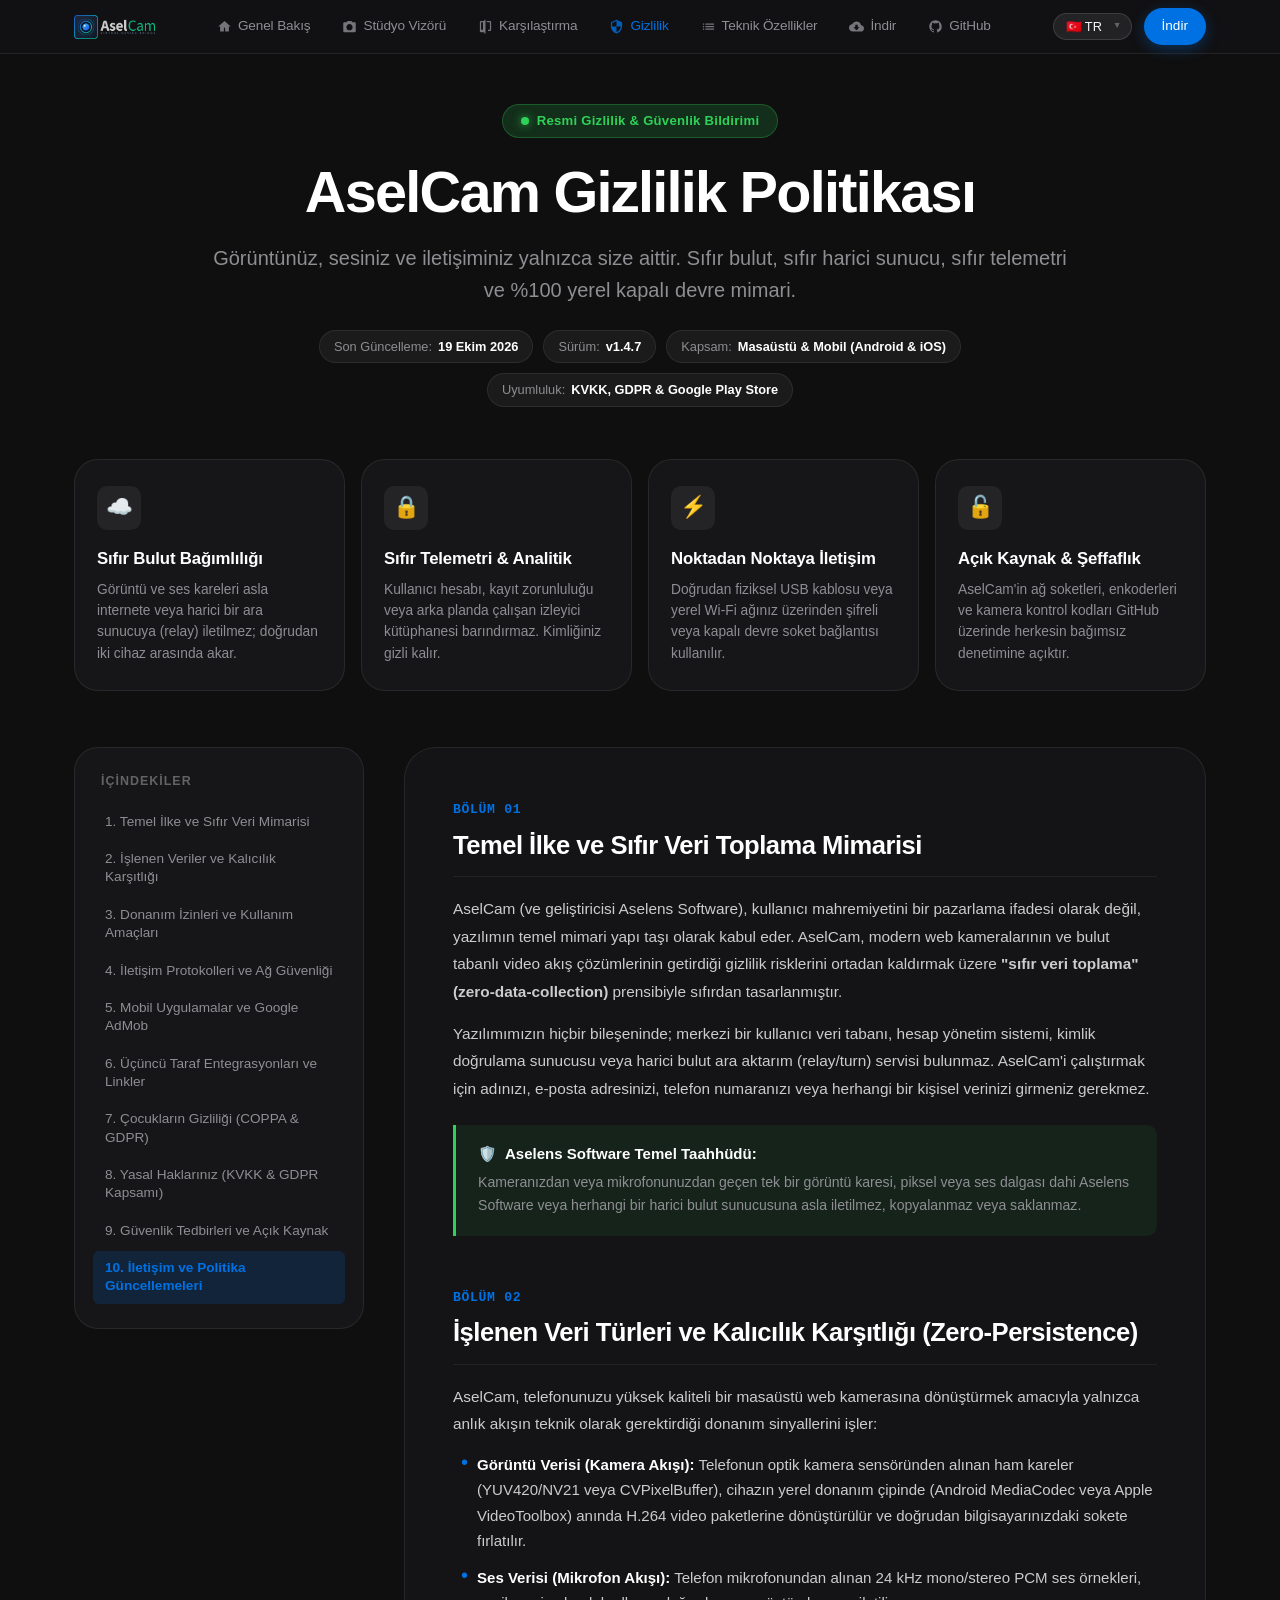
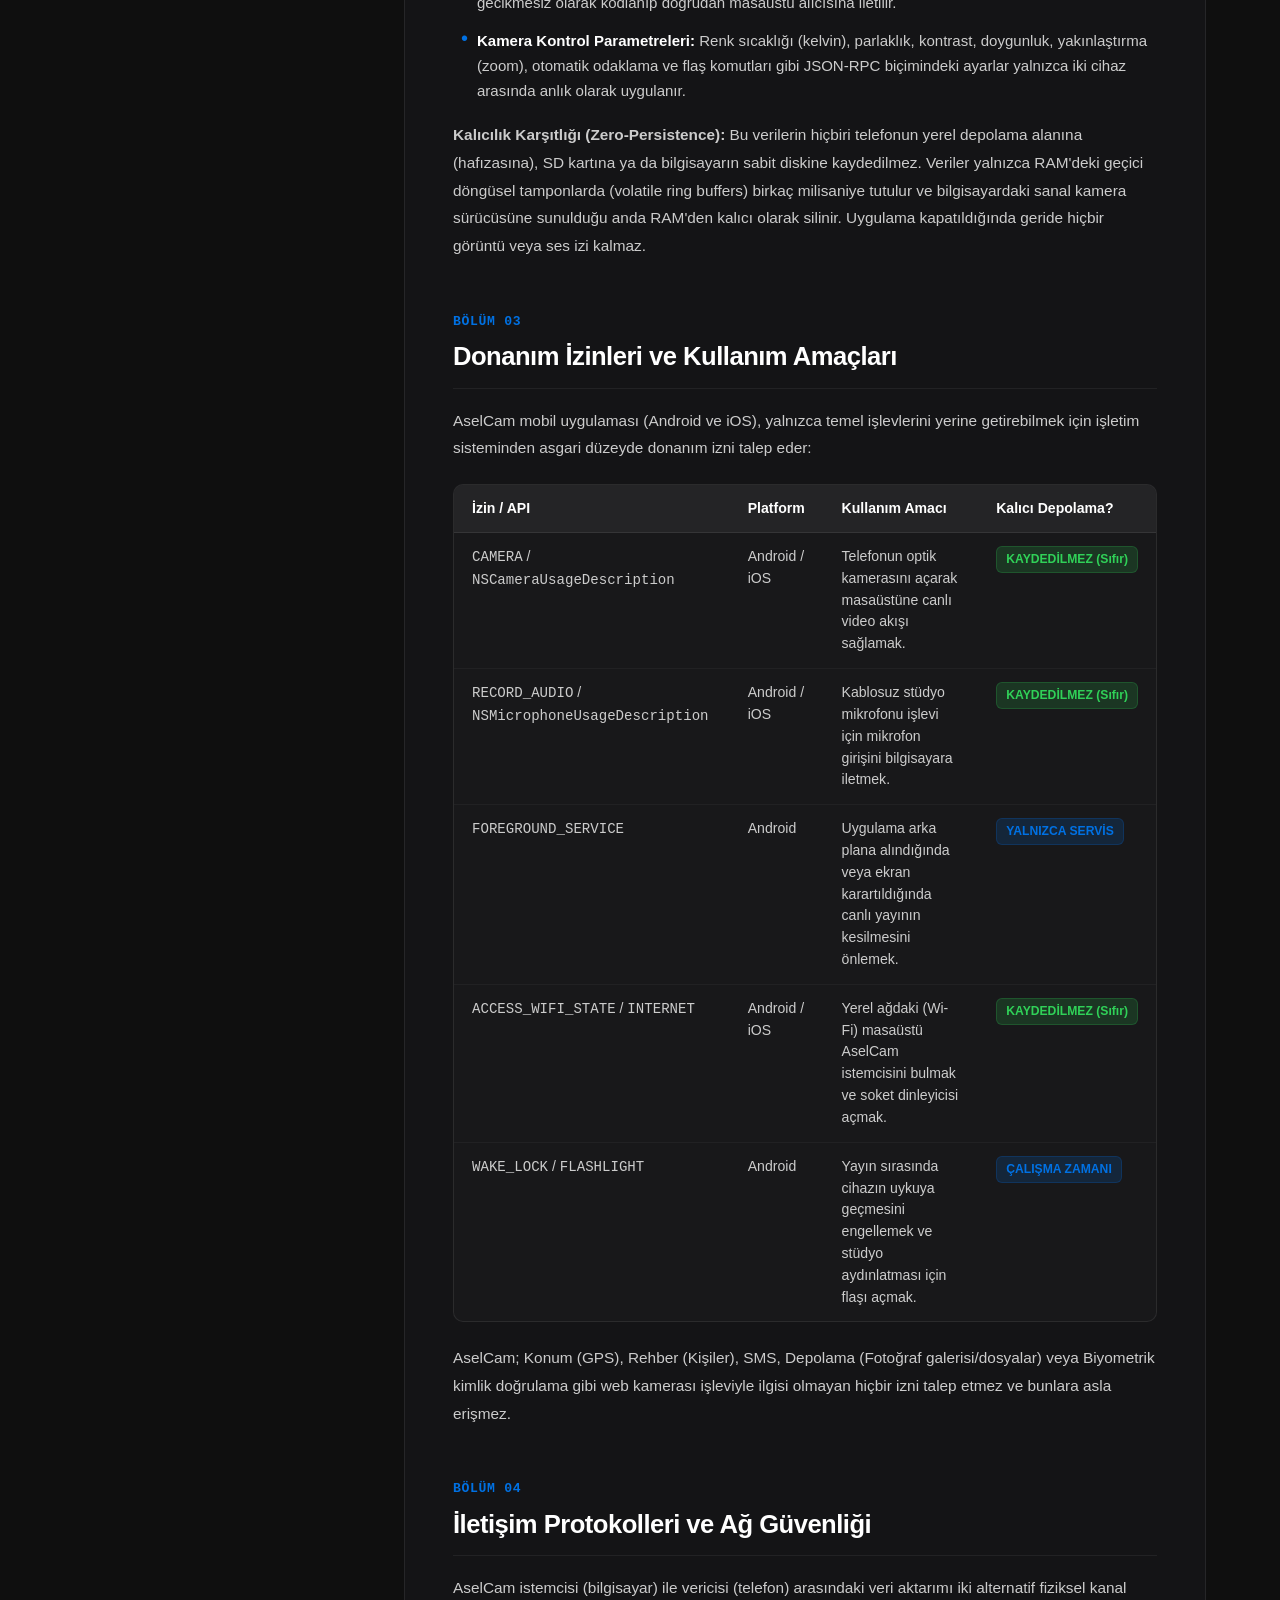
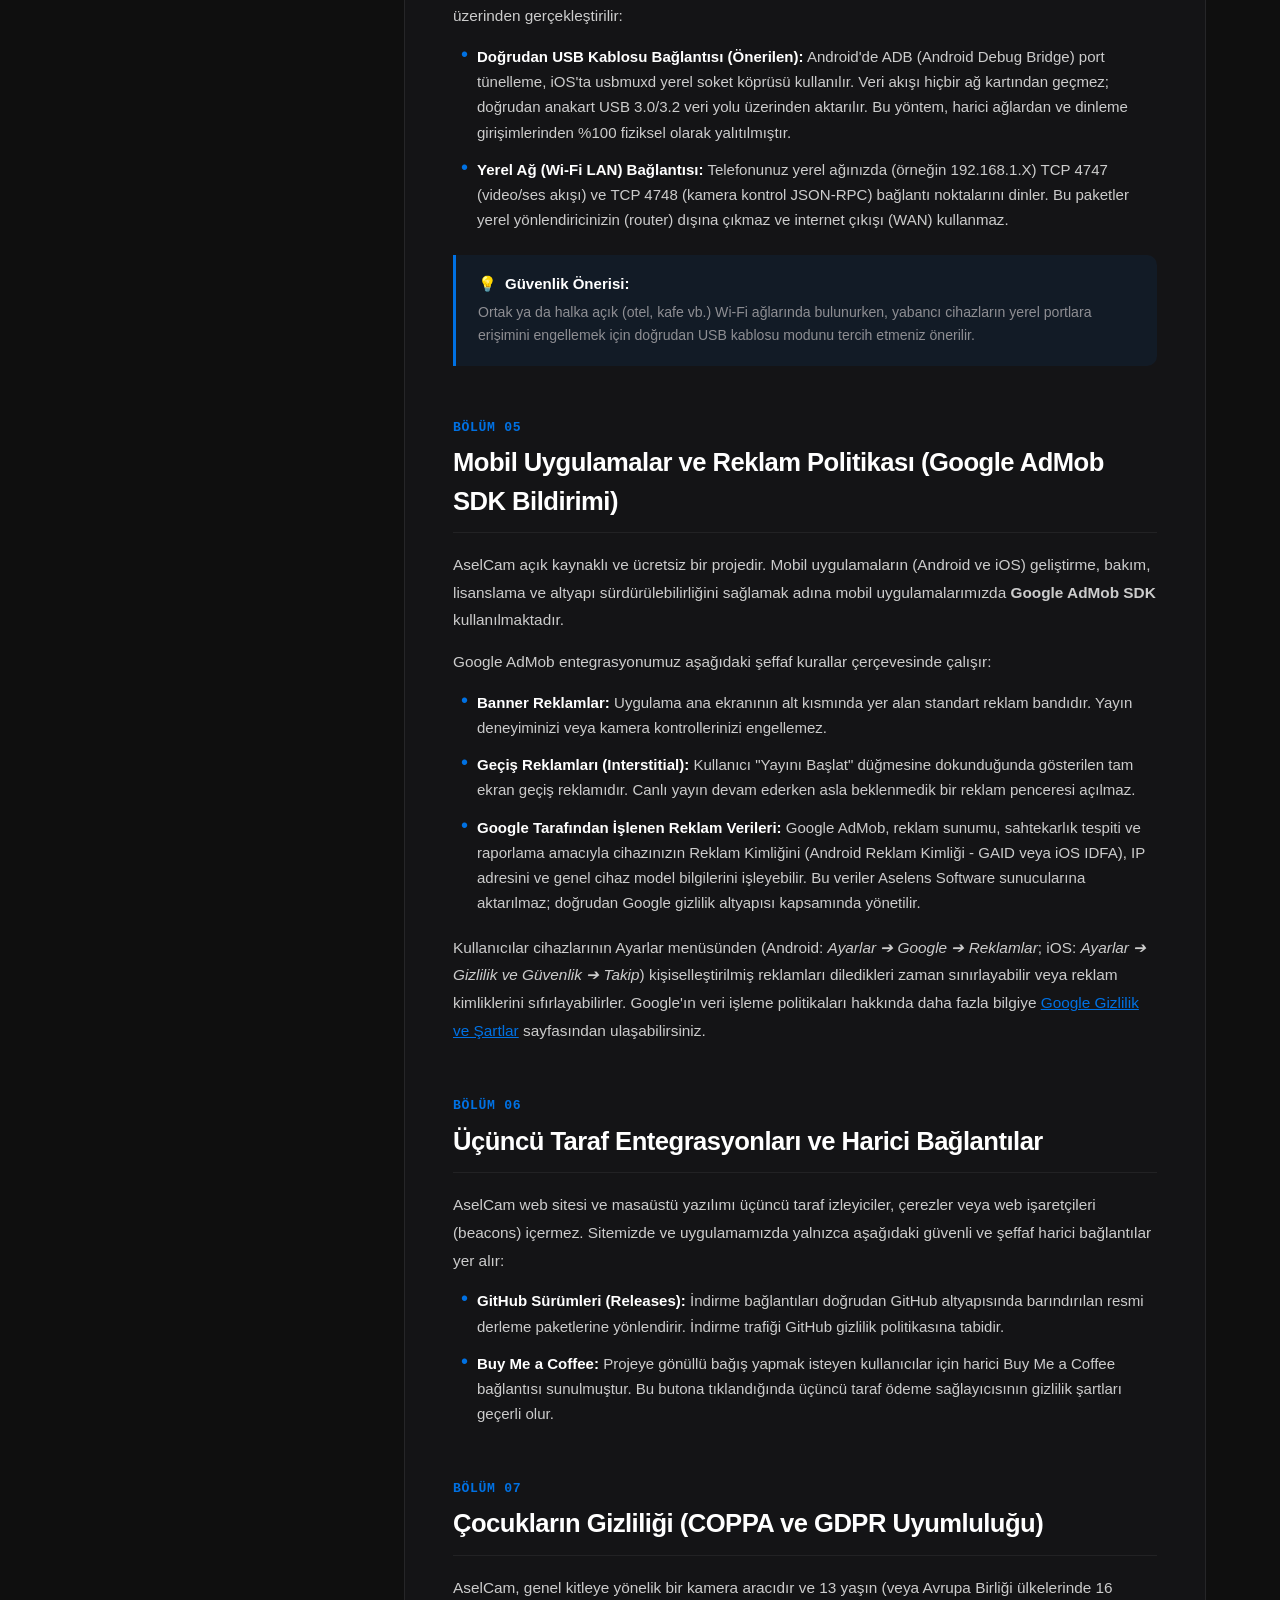
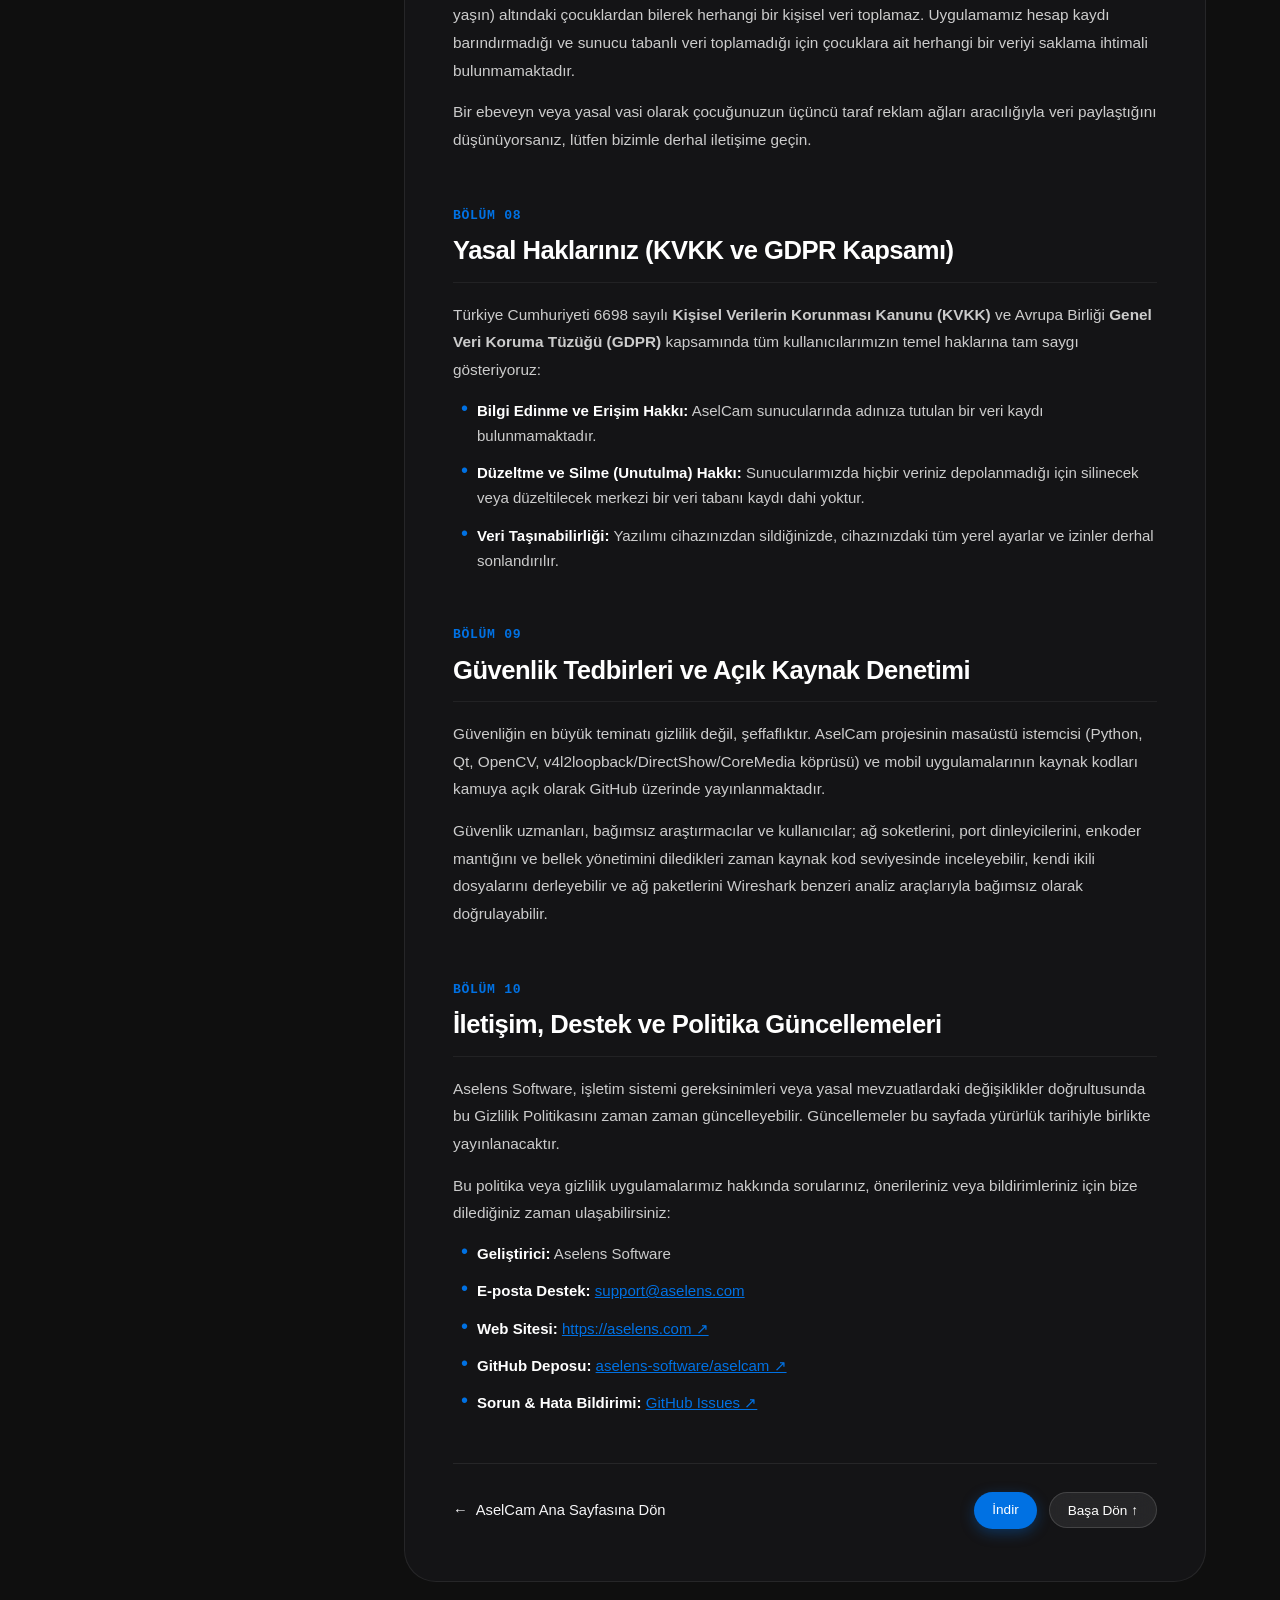
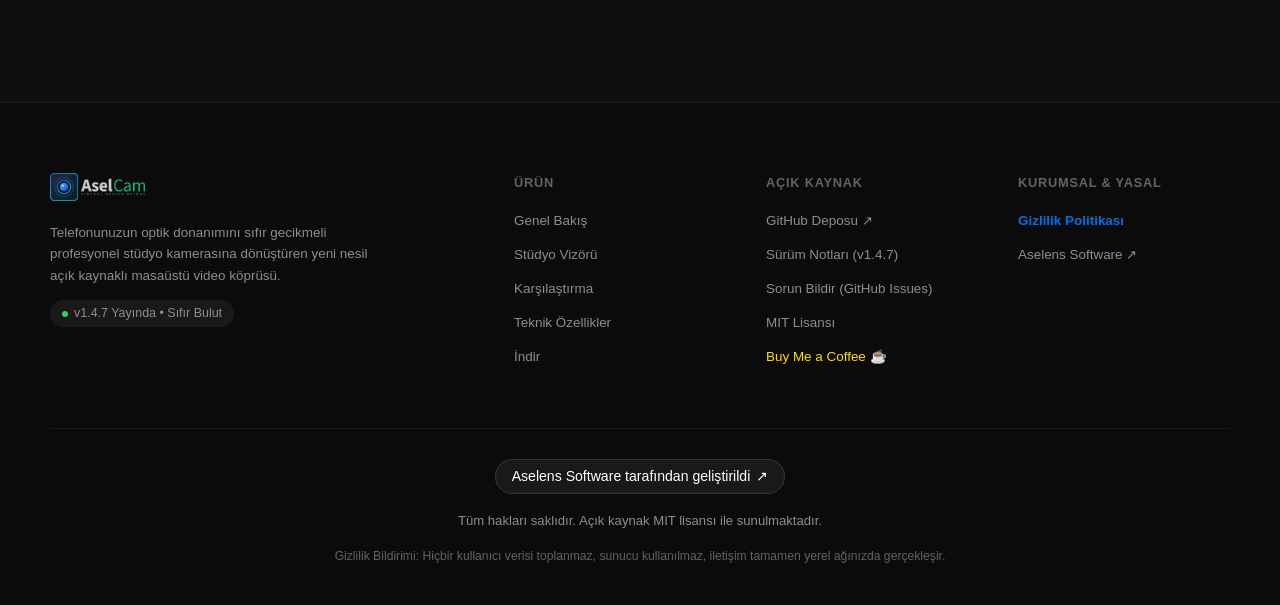
==== commit 74bf2395: "feat(security): apply vibe-check audit hardening and package v1.4.9 multiplatform releases" ====
--- a/site/privacy/index.html
+++ b/site/privacy/index.html
@@ -1252,6 +1252,7 @@
           </p>
           <ul class="privacy-list">
             <li class="privacy-list-item"><strong>Geliştirici:</strong> Aselens Software</li>
+            <li class="privacy-list-item"><strong>E-posta Destek:</strong> <a href="mailto:support@aselens.com" style="color: var(--apple-blue);">support@aselens.com</a></li>
             <li class="privacy-list-item"><strong>Web Sitesi:</strong> <a href="https://aselens.com" target="_blank" rel="noopener noreferrer" style="color: var(--apple-blue);">https://aselens.com ↗</a></li>
             <li class="privacy-list-item"><strong>GitHub Deposu:</strong> <a href="https://github.com/aselens-software/aselcam" target="_blank" rel="noopener noreferrer" style="color: var(--apple-blue);">aselens-software/aselcam ↗</a></li>
             <li class="privacy-list-item"><strong>Sorun & Hata Bildirimi:</strong> <a href="https://github.com/aselens-software/aselcam/issues" target="_blank" rel="noopener noreferrer" style="color: var(--apple-blue);">GitHub Issues ↗</a></li>
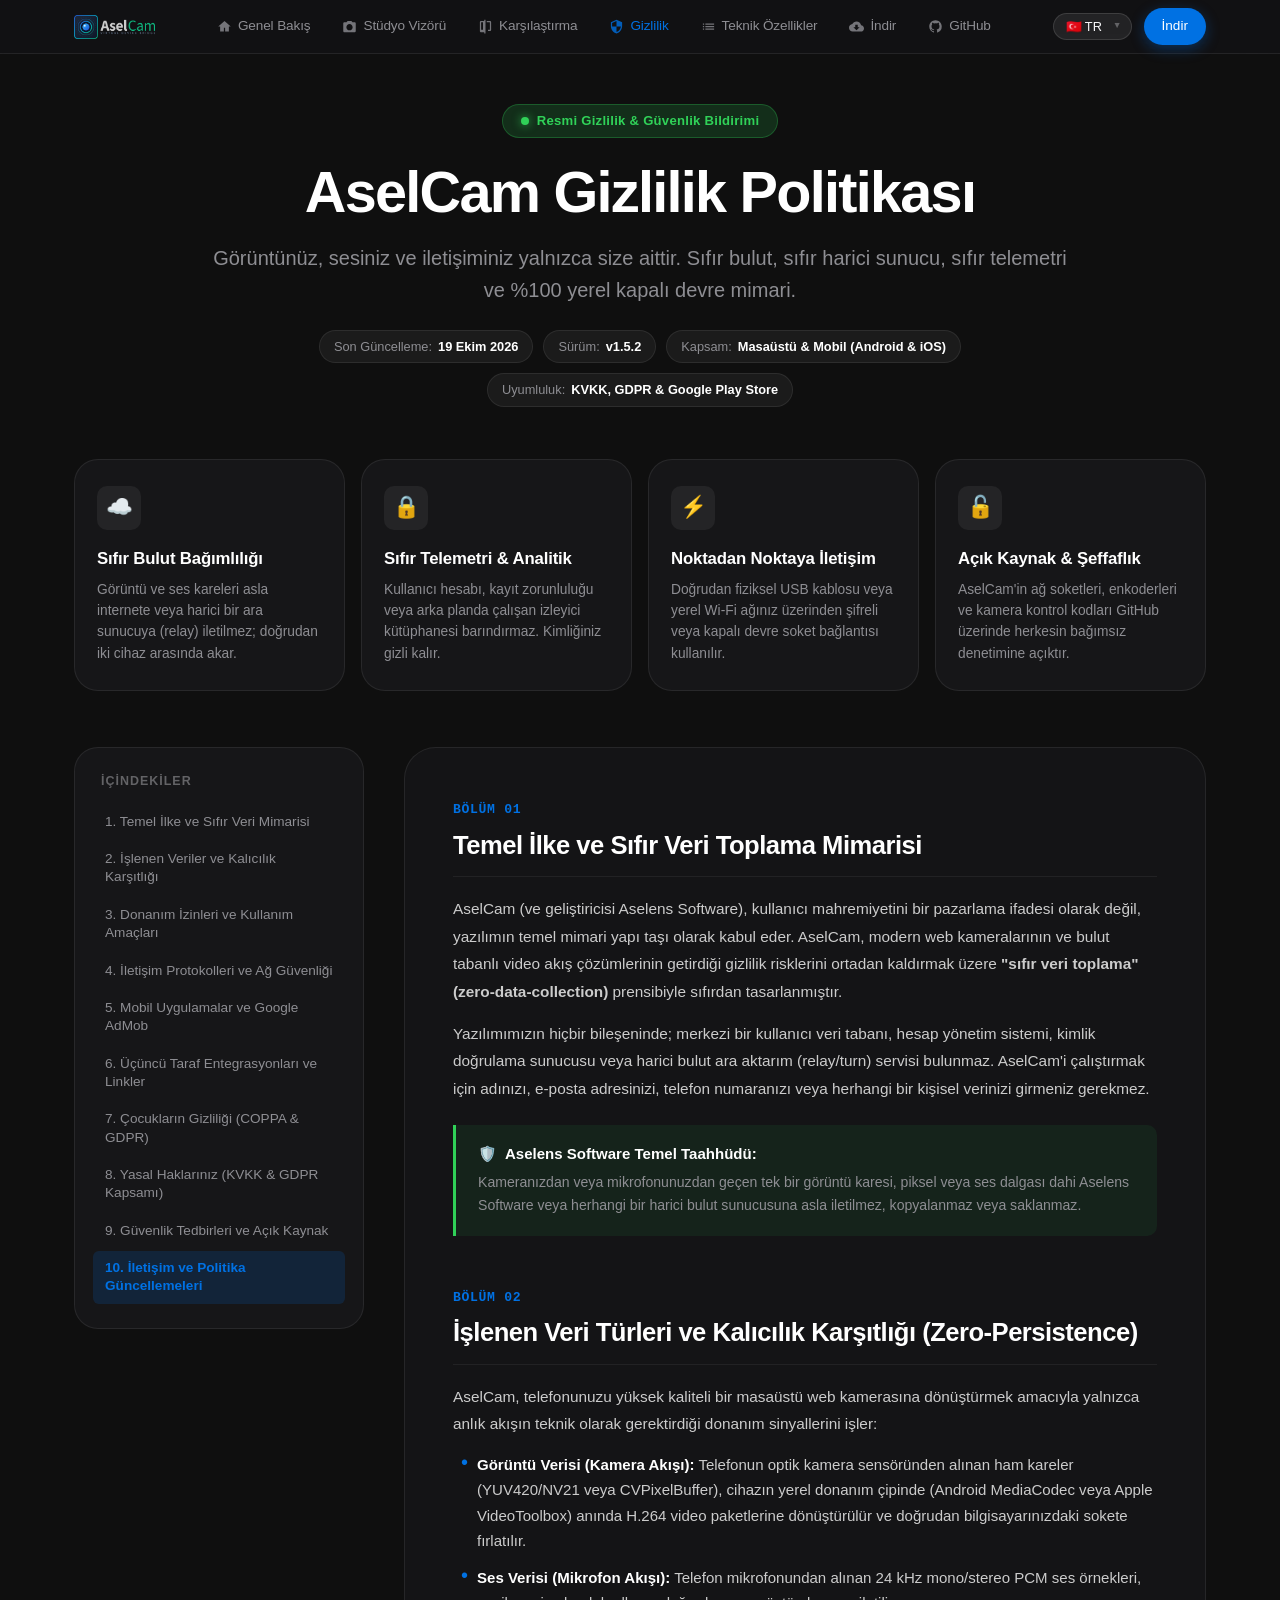
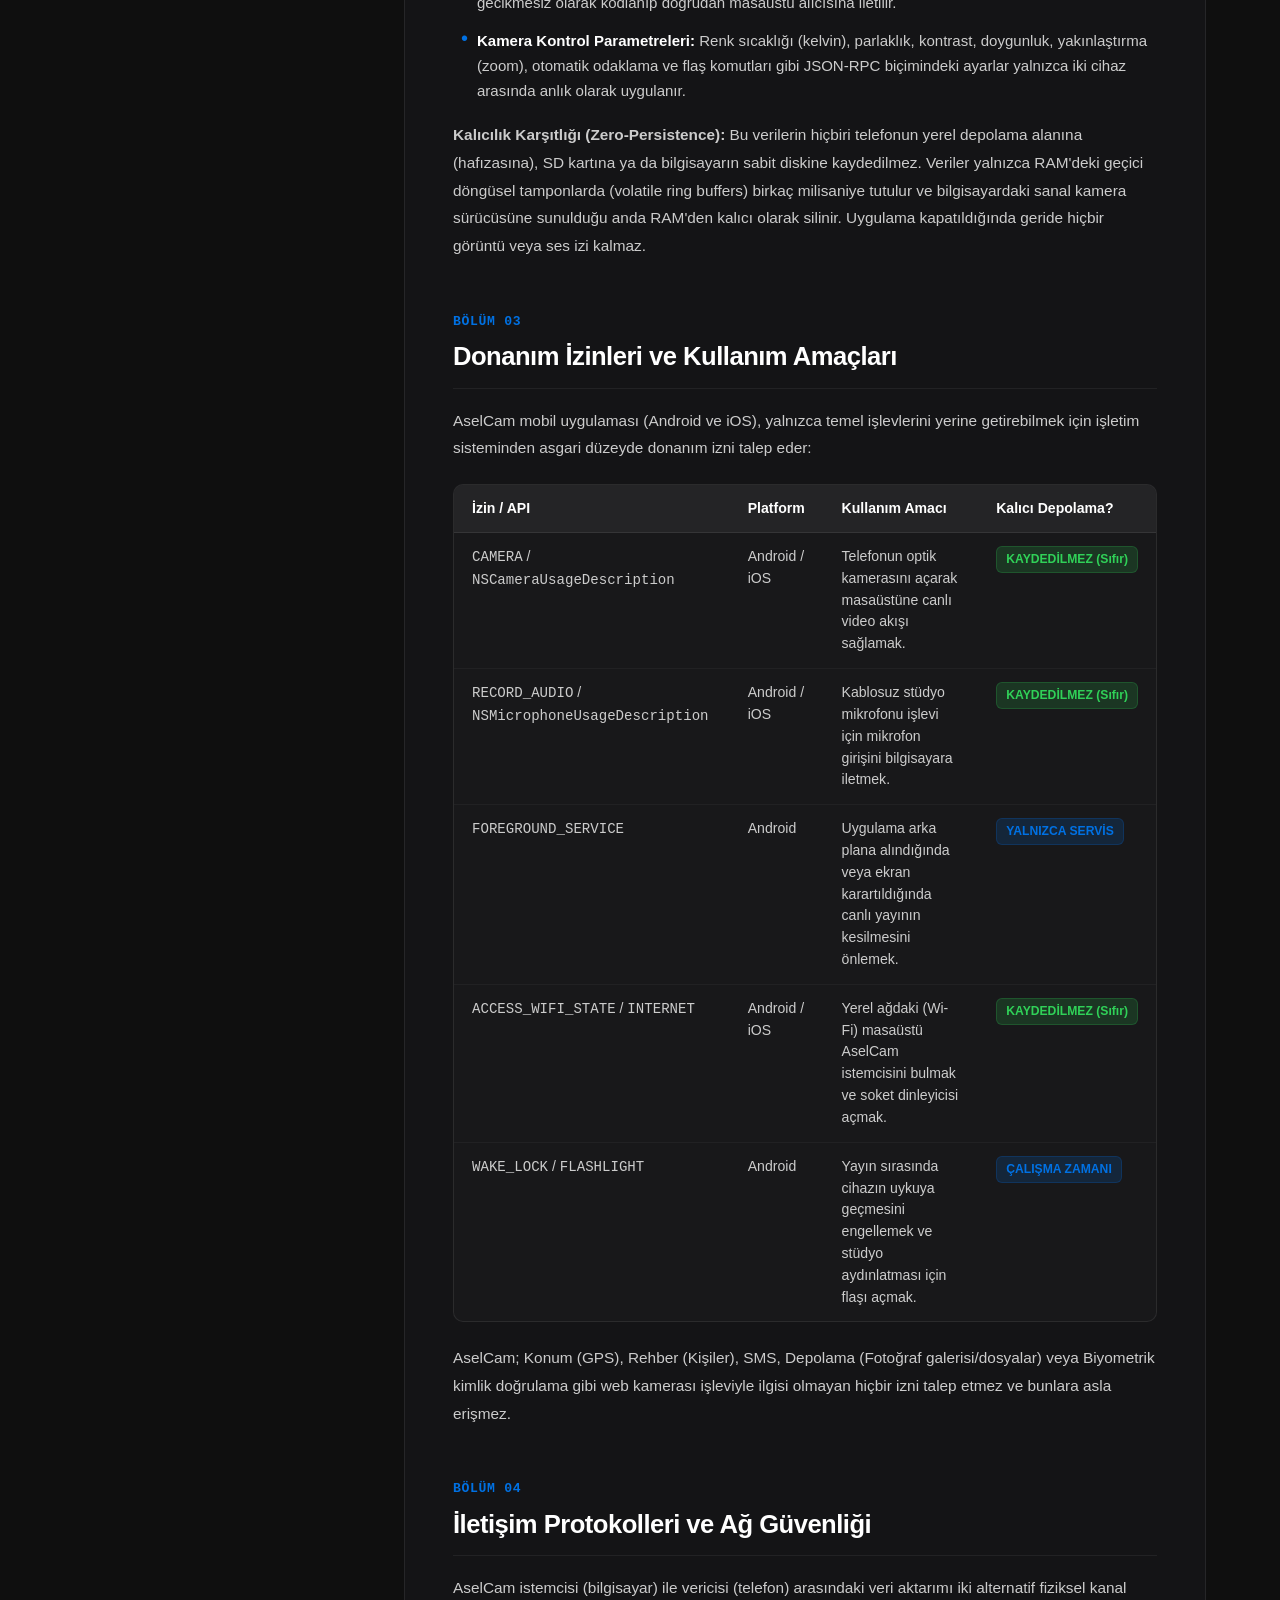
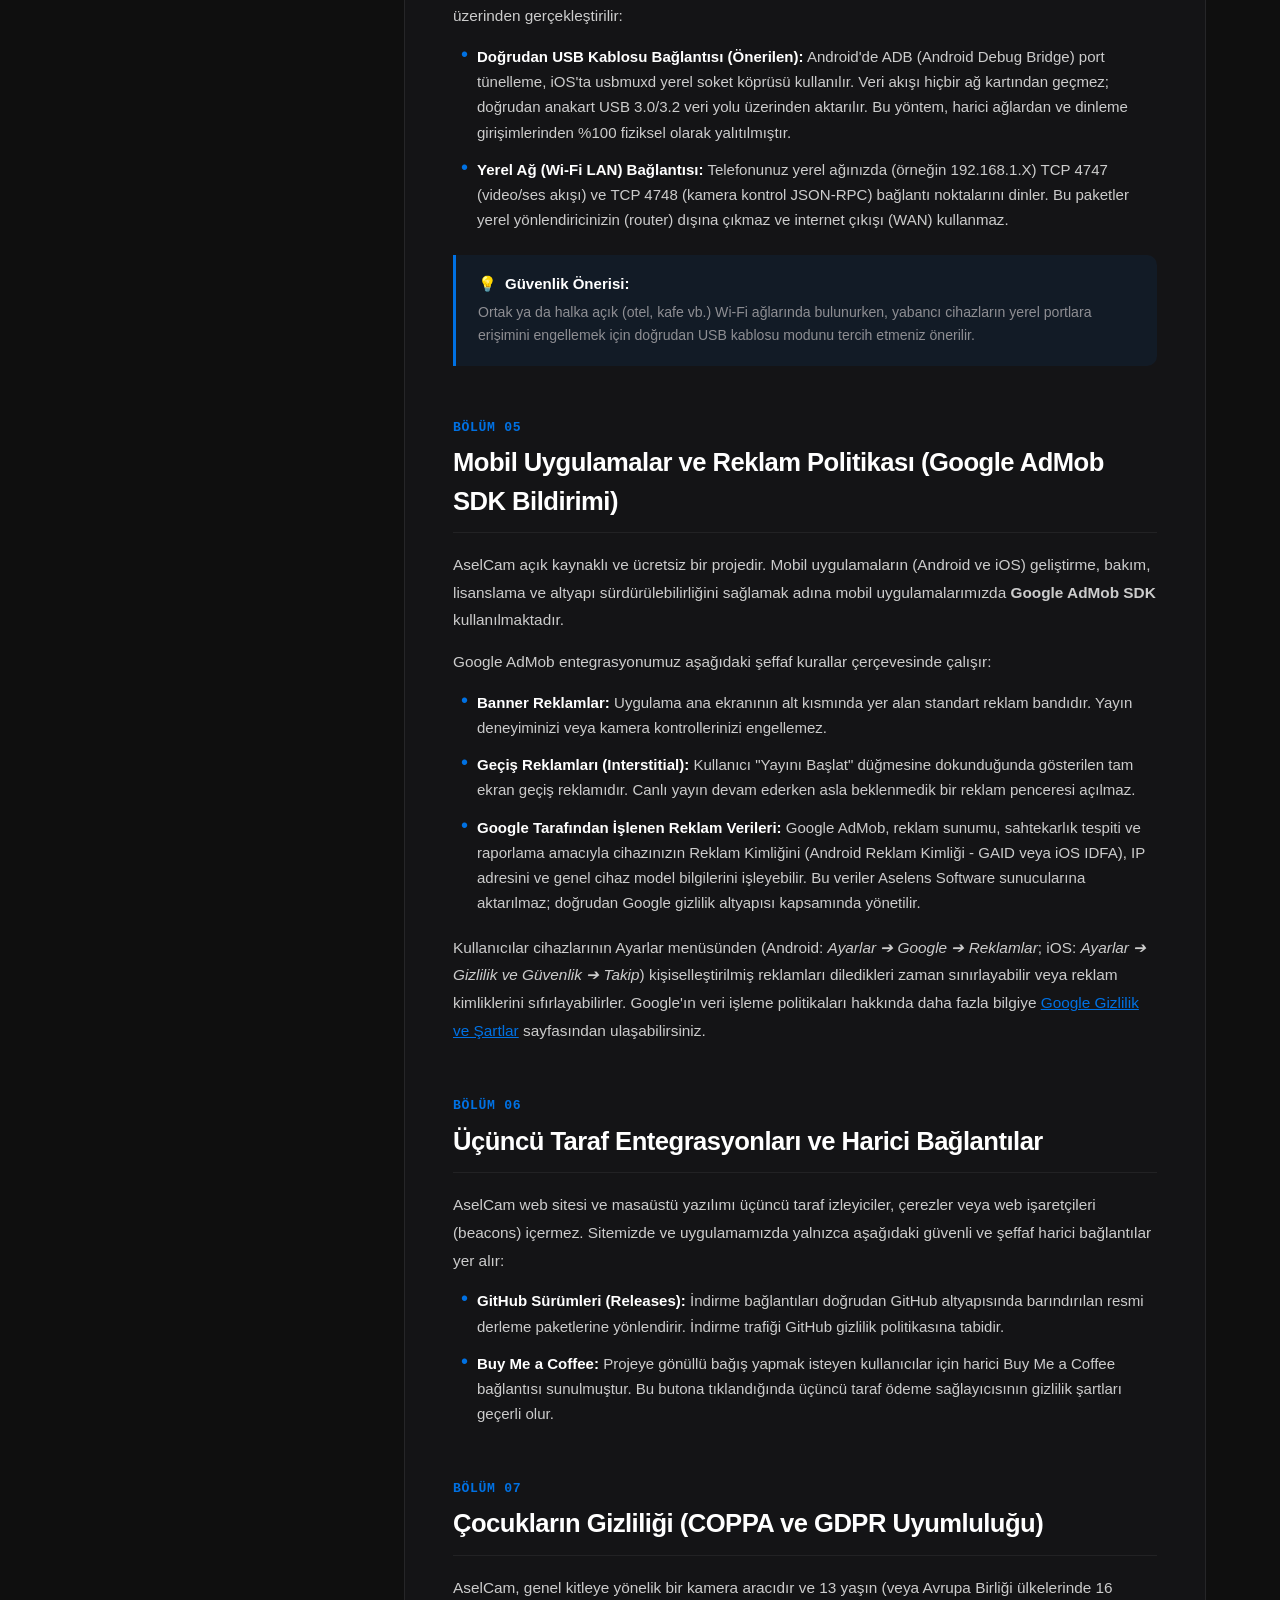
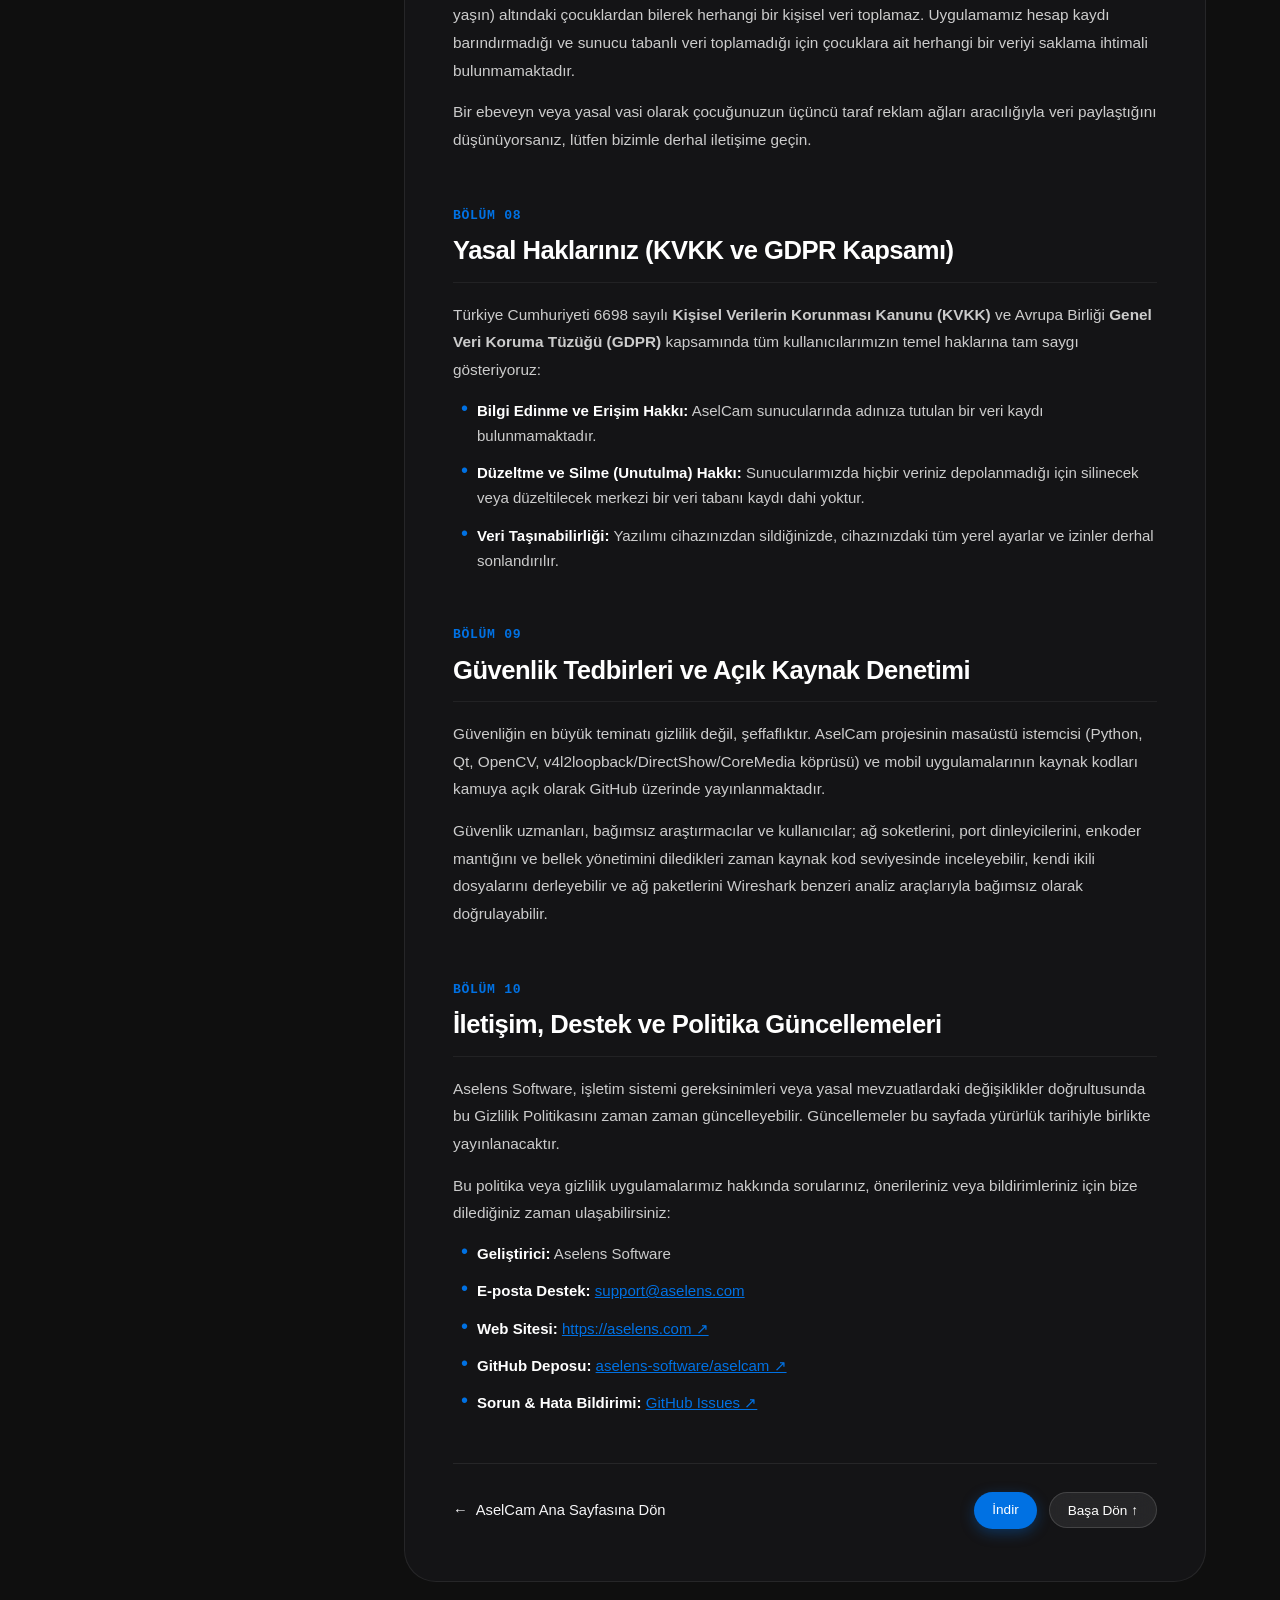
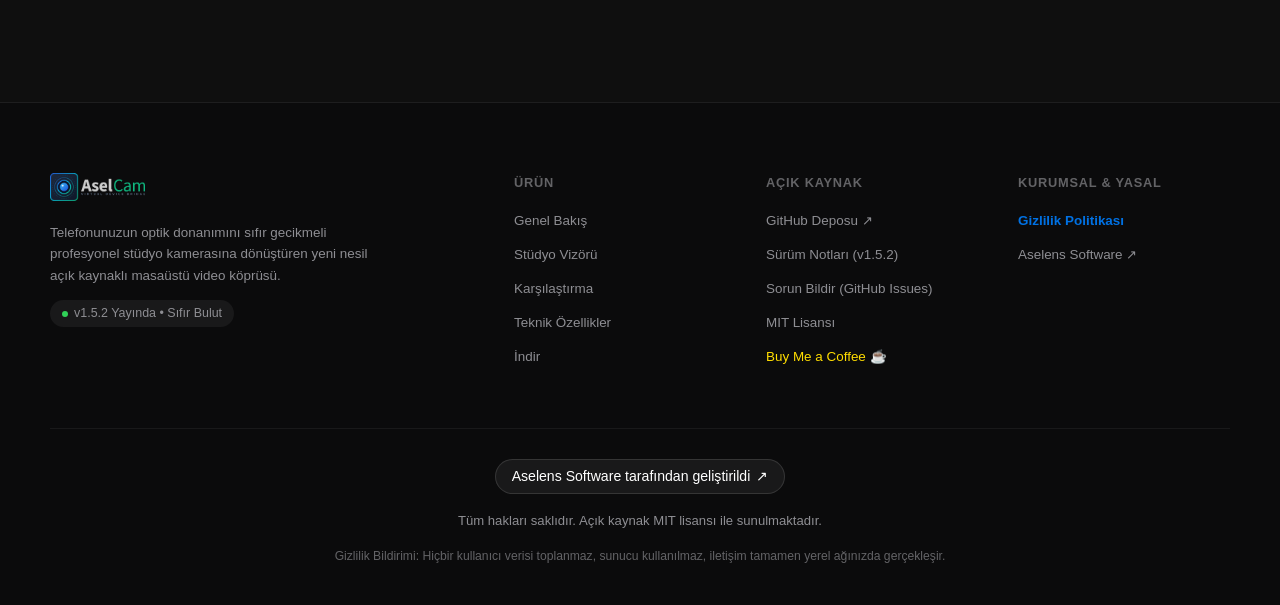
==== commit 2b8307c8: "chore(release): bump version to 1.5.2 (152) and update multiplatform release packages" ====
--- a/site/privacy/index.html
+++ b/site/privacy/index.html
@@ -9,11 +9,11 @@
   <link rel="apple-touch-icon" href="/assets/aselcam_icon_512.png">
 
   <!-- External Stylesheets with Cache Busting -->
-  <link rel="stylesheet" href="/css/style.css?v=1.4.7.2">
-  <link rel="stylesheet" href="/css/privacy.css?v=1.4.7.2">
+  <link rel="stylesheet" href="/css/style.css?v=1.5.2">
+  <link rel="stylesheet" href="/css/privacy.css?v=1.5.2">
   <!-- Fallback Relative Paths for Local Development -->
-  <link rel="stylesheet" href="../css/style.css?v=1.4.7.2">
-  <link rel="stylesheet" href="../css/privacy.css?v=1.4.7.2">
+  <link rel="stylesheet" href="../css/style.css?v=1.5.2">
+  <link rel="stylesheet" href="../css/privacy.css?v=1.5.2">
 
   <!-- Guaranteed Inline Critical Styles (Immune to CDN/Cloudflare Caching Issues) -->
   <style>
@@ -956,7 +956,7 @@
         </span>
         <span class="privacy-chip">
           <span data-i18n="privacy_meta_version_label">Sürüm:</span>
-          <strong>v1.4.7</strong>
+          <strong>v1.5.2</strong>
         </span>
         <span class="privacy-chip">
           <span data-i18n="privacy_meta_scope_label">Kapsam:</span>
@@ -1287,7 +1287,7 @@
           <p class="footer-brand-desc" data-i18n="footer_brand_desc">Telefonunuzun optik donanımını sıfır gecikmeli profesyonel stüdyo kamerasına dönüştüren yeni nesil açık kaynaklı masaüstü video köprüsü.</p>
           <div style="margin-top: 14px; display: inline-flex; align-items: center; gap: 6px; padding: 4px 12px; background: rgba(255,255,255,0.06); border-radius: 9999px; font-size: 0.78rem; color: var(--text-secondary);">
             <span style="width: 6px; height: 6px; border-radius: 50%; background: #30D158;"></span>
-            <span data-i18n="footer_release_tag">v1.4.7 Yayında • Sıfır Bulut</span>
+            <span data-i18n="footer_release_tag">v1.5.2 Yayında • Sıfır Bulut</span>
           </div>
         </div>
 
@@ -1308,7 +1308,7 @@
           <h4 class="footer-column-title" data-i18n="footer_col_community">Açık Kaynak</h4>
           <ul class="footer-links-list">
             <li class="footer-link-item"><a href="https://github.com/aselens-software/aselcam" target="_blank" rel="noopener noreferrer">GitHub Deposu ↗</a></li>
-            <li class="footer-link-item"><a href="https://github.com/aselens-software/aselcam/releases" target="_blank" rel="noopener noreferrer" data-i18n="footer_releases">Sürüm Notları (v1.4.7)</a></li>
+            <li class="footer-link-item"><a href="https://github.com/aselens-software/aselcam/releases" target="_blank" rel="noopener noreferrer" data-i18n="footer_releases">Sürüm Notları (v1.5.2)</a></li>
             <li class="footer-link-item"><a href="https://github.com/aselens-software/aselcam/issues" target="_blank" rel="noopener noreferrer" data-i18n="footer_issues">Sorun Bildir (Issues)</a></li>
             <li class="footer-link-item"><a href="https://github.com/aselens-software/aselcam/blob/main/LICENSE" target="_blank" rel="noopener noreferrer" data-i18n="footer_license">MIT Lisansı</a></li>
             <li class="footer-link-item"><a href="https://www.buymeacoffee.com/aselens" target="_blank" rel="noopener noreferrer" style="color: #FFDD00; font-weight: 500;">Buy Me a Coffee ☕</a></li>
@@ -1344,11 +1344,11 @@
   </footer>
 
   <!-- Scripts -->
-  <script src="/js/i18n.js?v=1.4.7.2"></script>
-  <script src="/js/privacy.js?v=1.4.7.2"></script>
+  <script src="/js/i18n.js?v=1.5.2"></script>
+  <script src="/js/privacy.js?v=1.5.2"></script>
   <!-- Fallback Scripts for Relative Paths -->
-  <script src="../js/i18n.js?v=1.4.7.2"></script>
-  <script src="../js/privacy.js?v=1.4.7.2"></script>
+  <script src="../js/i18n.js?v=1.5.2"></script>
+  <script src="../js/privacy.js?v=1.5.2"></script>
 
   <!-- Guaranteed Inline Script (Language Switcher, Mobile Drawer & TOC Tracking) -->
   <script>
